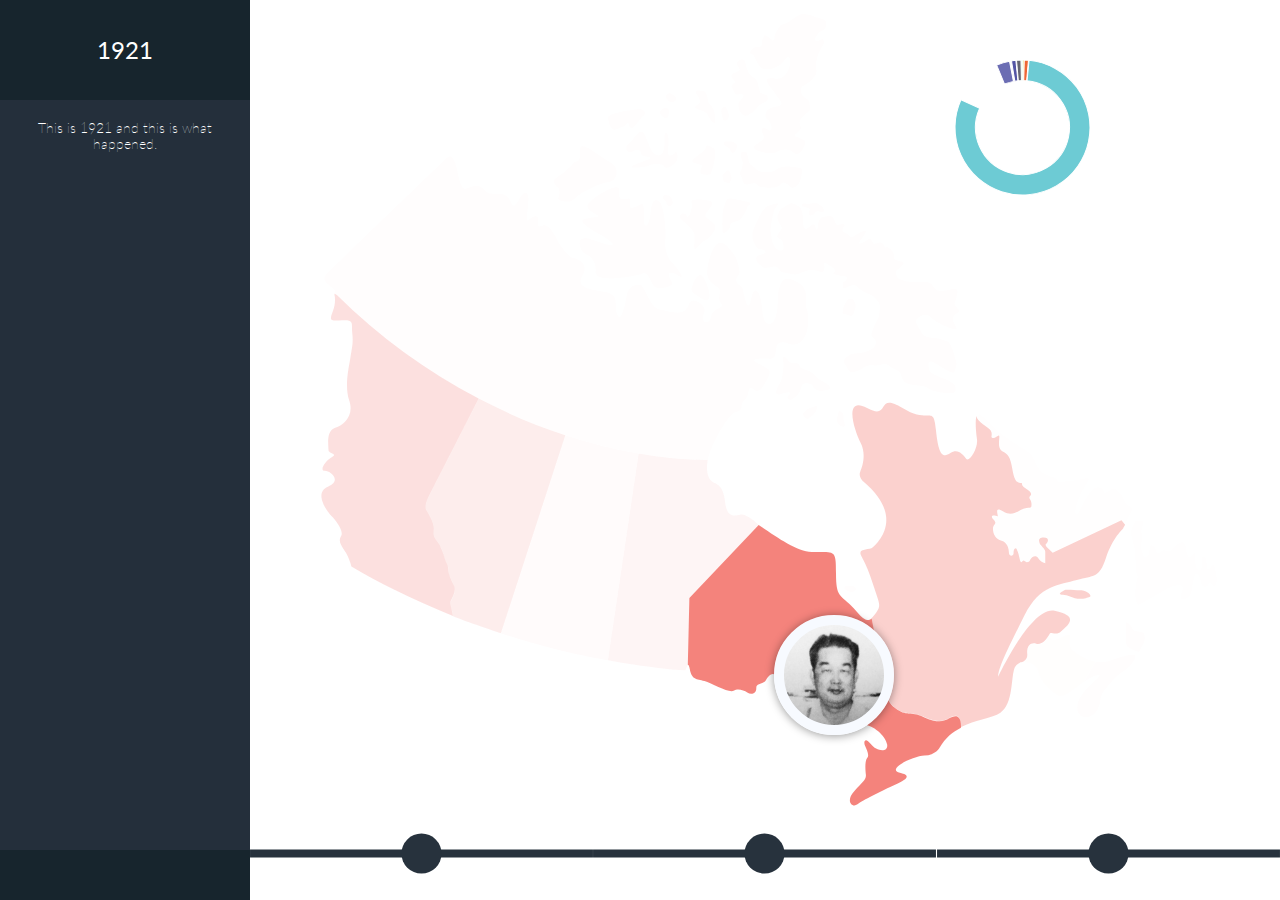
==== index.html @ 2c9b5337 "Stuffs" ====
<!DOCTYPE html>
<html lang="en" class="no-js">

<head>
    <meta name="viewport" content="width=device-width,initial-scale=1.0" description="A look at Immigration in Canada over the years">
    	<link rel="stylesheet" type="text/css" href="css/christine.css">
        <meta charset="utf-8">
        <meta http-equiv="X-UA-Compatible" content="IE=edge">
        <title>Immigration 150</title>
        <link rel="icon" type="image/x-icon" href="favicon.ico"/>
        <link rel="stylesheet" href="css/main.css">
        <link rel="stylesheet" href="css/modal.css">
        <link rel="stylesheet" href="css/normalize.css">
        <link rel="stylesheet" href="css/characterCircles.css"/>
        <link href='https://fonts.googleapis.com/css?family=Asap:400,700' rel='stylesheet' type='text/css'>
        <link href='https://fonts.googleapis.com/css?family=Signika+Negative:300,400,700' rel='stylesheet' type='text/css'>
        <link href="https://fonts.googleapis.com/css?family=Lato" rel="stylesheet">
        <script src="js/jquery-3.2.0.min.js"></script>
        <script src="js/Draggable.js"></script>
        <script src="js/CSSPlugin.js"></script>
        <script src="js/TweenLite.js"></script>
        <script src="js/snap.svg.js"></script>
        <script src="js/canadaMap.js"></script>
        <script src="js/d3.min.js"></script>
        <script src="js/d3pie.min.js"></script>
        <script src="js/circularDivPositioning.js"></script>
        <script src="js/modal.js"></script>


</head>

<body>

    <div id="year">1921</div>
    <div id="mobileTopBar"></div>
    <div id="sideBar">
    	<div id="description">
          This is 1921 and this is what happened.
        </div>
    </div>
    <div class = "md-trigger" id="logo" data-modal="modal-4"></div>

    <div id="pieChart">
      <div id="pie"></div>
    </div>
	<!--<div id="map">-->
<div class="circleDiv md-trigger" id="joyce"  data-modal="modal-1"><p></div>
<div class="circleDiv md-trigger" id="shezan" data-modal="modal-2"></div>
<div class="circleDiv md-trigger" id="irene" data-modal="modal-3"></div>

<div id="map">

<!-----------------------------modal setup---------------------------------->
<div class="md-modal md-effect-1" id="modal-1">
     <div class="md-content">
               <div id="modalHeader"><div id="modalTitle"><h3>A story of early Chinese immigration</h3><p>Joyce Pon</p><div name="xButton" class="md-close" id="joyceClose"><img src="assets/x.svg"></div></div>

               <div id="fullWidthText">
               <p>Mah Kim Moon (Fred Kim Moon) arrived in Canada in 1921 when he was only 14 years old. His father, Mah Wang He, had previously arrived in Canada in the early 1900’s and managed to bring his son over from China. Originally, they came because Canada was “The Golden Mountain,” a land where they would be able to better provide for their families and have greater opportunities. Before Mah Kim Moon could enter the country however, he had to pay the immigration head tax which was around $500. Mah Kim Moon did not speak a word of English, and his early life in Canada was not easy.</p>
               </div>
               <div id="eightyPic"><img src="assets/storyPics/joyce2.jpg">
               </div>

               <div id="audioWrap">
               <div id="audioClip"><p>Racism in Canada</p>
                    <audio controls>
  						<source src="assets/audio/RacismInCanada.wav" type="audio/mpeg">
					</audio>
                    </div>

               </div>
               <div id="fullWidthText">
               <p>Mah Kim Moon eventually married a woman called Gee Fuon Jake (Gee See) in 1927. Together they had 5 children, two of which tragically died young. In 1957, tragedy struck again and Gee See died. Mah Kim Moon sent word back to China, seeking a wife in order to help care for his children. He eventually found a woman willing to leave China to move to Canada in order to marry him called Szeto Lai Gee (Mary Mah Moon).
</p>
               </div>
               <div id="audioWrap">
               <div id="audioClip"><p>Mary Mah Moon</p>
                    <audio controls>
  						<source src="assets/audio/MaryMahMoon.wav" type="audio/mpeg">
					</audio>


                    </div>



               </div>
               <div id="fullWidthText">
               <p>Not only was racism present in people’s actions, but it was also present in the workplace. Due to their status as second class citizens, Chinese immigrants were paid very little compared to others. This was no different for Mah Kim Moon who had to work hard and long for little income in order to support himself and his family. He made money not just for those in Canada, but money to send back home to China in order to the family that didn’t come over seas. Despite the racism, the economic disadvantages that he had to overcome and his lack of education, Mah Kim Moon eventually managed to become successful and own his own business.</p>
               </div>
               <div id="audioWrap">
               <div id="audioClip"><p>Mah Kim Moon Success</p>
                    <audio controls>
  						<source src="assets/audio/MahKimMoonSuccess.wav" type="audio/mpeg">
					</audio>

                    </div>
               </div>

               <div id="picWrap">
               		<div id="eightyPic"><img src="assets/storyPics/joyce1.jpg">
                    <p>Molly’s Mother (Gee Fuon Jake), Morly’s Father (Fred Mah Moon), Morly and little sister Pearl - 1955</p></div>

               </div>
               </div>
               <!--<div id="modalHeader"><h3>Joyce<button class="md-close" id="joyceClose">X</button> </h3></div>-->
               <!--<div name="xButtonBot" class="md-close" id="joyceClose"><img src="assets/x.svg"></div>-->

     </div>
</div>


<div class="md-modal md-effect-1" id="modal-2">
     <div class="md-content">
               <!--<div id="modalHeader"></div><h3>Shezan<button class="md-close" id="shezanClose">X</button> </h3>-->
               <div id="modalHeader"><div id="modalTitle"><h3>Finding acceptance in Canada: A Ugandan Asian’s immigration story</h3><p>Shezan Muhammedi</p><div name="xButton" class="md-close" id="shezanClose"><img src="assets/x.svg"></div></div></div>
               <!--<div id="modalPicture"><img src="assets/shezan_headShot-01.png"></div>-->
               <div id="fullWidthText">
               <p>On Aug. 4, 1972, former Ugandan President Idi Amin ordered the expulsion of all South Asians from Uganda. He claimed that they were “sabotaging Uganda’s economy and encouraging corruption.” Amin gave them 90 days to leave the country.
</p>
				<p>At that time, about 80,000 people of South Asian descent lived in Uganda. Many had no ties to any other place or country. Uganda was their home.</p>
                </div>
                <div id="audioWrap">
               		<div id="audioClip"><div id="question"><p>What was life like when your mother was growing up in Uganda?</p></div>
                    <audio controls>
  						<source src="assets/audio/Life in Uganda.mp3" type="audio/mpeg">
					</audio>

                    </div>

                    <div id="audioClip"><div id="question"><p>How did Ugandan Asians react to Idi Amin’s expulsion?</p></div>
                    <audio controls>
  						<source src="assets/audio/how did they react.mp3" type="audio/mpeg">
					</audio>
                    </div>
                    <div id="audioClip"><div id="question"><p>How did your family decide where they would go?</p></div>
                    <audio controls>
  						<source src="assets/audio/applying to Canada.mp3" type="audio/mpeg">
					</audio>
                    </div>
                 </div>
                 <div id="fullWidthText">
                <p>While enduring various forms of abuse, these Ugandan Asians struggled to decide where to go. Some countries came to their aid.</p>
                <p>The United Kingdom accepted those with British passports. Some went to India. But Shamim Muhammedi, a teenager at the time, was stateless. Born in Mbarara, a town in the Western Region of Uganda, she only had a Ugandan passport. So, she came to Canada with her mother and two brothers.</p>

               </div>
               <div id="audioWrap">
                <div id="audioClip"><div id="question"><p>Your mother was quite young. What was the application process like for her?</p></div>
                    <audio controls>
  						<source src="assets/audio/procedure for application.mp3" type="audio/mpeg">
					</audio>
                    </div>

                    <div id="audioClip"><div id="question"><p>What stories have stuck with your mother all through the years?</p></div>
                    <audio controls>
  						<source src="assets/audio/stories that stuck.mp3" type="audio/mpeg">
					</audio>
                    </div>

                    <div id="audioClip"><div id="question"><p>What difficulties did your family face in Canada and how did they cope?</p></div>
                    <audio controls>
  						<source src="assets/audio/coping in Canada.mp3" type="audio/mpeg">
					</audio>
                    </div>
                  </div>
                  <div id="fullWidthText">
                <p>Muhammedi was one of about 8,000 Ugandan Asian refugees who arrived between 1972 and 1974, most of whom were stateless. She started living in Ottawa in the first week of November 1972.</p>
                </div>
              <div id="audioWrap">
                <div id="audioClip"><div id="question"><p>What was the Ugandan Asian community like after they all settled in Canada?</p></div>
                    <audio controls>
  						<source src="assets/audio/community in Ottawa and Canada.mp3" type="audio/mpeg">
					</audio>
                    </div>

                    <div id="audioClip"><div id="question"><p>How did life change for your family?</p></div>
                    <audio controls>
  						<source src="assets/audio/life change.mp3" type="audio/mpeg">
					</audio>
                    </div>

                    <div id="audioClip"><div id="question"><p>Does your mother still have ties or affiliations with Uganda?</p></div>
                    <audio controls>
  						<source src="assets/audio/ties to Uganda.mp3" type="audio/mpeg">
					</audio>
                    </div>
                  </div>
                  <div id="fullWidthText">
                <p>Her son, Shezan Muhammedi, is the advisor to the Ugandan Asian refugee archive at Carleton University. He completed a PhD in history – with a specialization in migration and ethnic relations – from University of Western Ontario. While working on his PhD thesis, he collected oral histories from 49 Ugandan Asian refugees who came to Canada, focusing on their resettlement and reintegration.</p>



               </div>








                   <div id="audioWrap">
                     <div id="audioClip"><div id="question"><p>What were some of the common themes when you talked to Ugandan Asians about their experiences?</p></div>
                    <audio controls>
  						<source src="assets/audio/common themes.mp3" type="audio/mpeg">
					</audio>
                    </div>

                     <div id="audioClip"><div id="question"><p>Why did you pick this subject for your thesis?</p></div>
                    <audio controls>
  						<source src="assets/audio/why did he do this work.mp3" type="audio/mpeg">
					</audio>
                    </div>

                    <div id="audioClip"><div id="question"><p>If we asked you mother about Canada on its 150th birthday, what would she say?</p></div>
                    <audio controls>
  						<source src="assets/audio/thoughts on Canada at 150.mp3" type="audio/mpeg">
					</audio>
                    </div>
                  </div>


				</div>


               <!--<div id="modalHeader"><h3>Shezan<button class="md-close" id="shezanClose">X</button> </h3></div>-->
     </div>


<div class="md-modal md-effect-1" id="modal-3">
     <div class="md-content">
               <!--<div id="modalHeader"><h3>Irene<button class="md-close" id="ireneClose">X</button> </h3>-->
               <div id="modalHeader"><div id="modalTitle"><h3>Chasing greener pastures in Canada: a story of migration</h3><p>Irene Agbayani</p><div name="xButton" class="md-close" id="ireneClose"><img src="assets/x.svg"></div></div>
               	<div id="fullWidthText">
                <p>It took five years for Irene Agbayani, 23, and her family – her mother and two sisters – to be finally approved for immigration to Canada. It was September 2010, when their plane from the Philippines landed in Vancouver. That year, most of Canada’s immigrants were from the Philippines. </p>
                <p>In the Philippines, Agbayani lived in Cagayan de Oro, a small city and entryway to other southern cities. Many went there to study and work and she worked at a university’s marine research center. </p>
                <p>Immigration was her mother’s idea. She thought Canada would provide more economic opportunities. “I think she was also tired of her job,” Agbayani said about her mother’s position as a development worker with Australian Aid.
</p>
				<p>They already spoke English, one of the official languages of the Philippines, but didn’t know anyone in Canada. After some research they chose to live in Vancouver where the weather was not too cold. Agbayani remembers being excited and looking forward to taking some of the community classes for adults in Canada. </p>
                <p>“I wanted to try arts and crafts, dancing and those kinds of things,” she said. “Back in the Philippines, there weren’t many adult community classes available. Normally you would learn dance or art at a younger age.”</p>
                <p>Agbayani also expected that she would be stuck in odd jobs, despite her education, until acquiring Canadian experience. Even so, it was difficult for her to get work.
</p>

				</div>
                <div id="eightyPic"><img src="assets/storyPics/irene1.jpg"><p>Irene with family</p></div>
                <div id="fullWidthText">
				<p>“When you migrate, you get stripped of those connections you’ve made back home,” said Agbayani. “In the Philippines, you go to college, you make friends and they go on to get good jobs and you know them. Your family knows a lot of people.” </p>
                <p>“When you move, you lose all of that, you don’t know anyone, you’re new. No connections, no friends,” she said.</p>
                <p>Her first job at a Fat Burger fast food restaurant came through a connection. She also interned with Environmental Youth Alliance, a program for young immigrants.</p>
                <p>Neighbours and other in the city’s Filipino community also supported Agbayani’s family.
“The things that stuck with me aren’t really events but the feelings,” she said about her first months in Canada. “Feeling like everything is so new and not knowing anything. It felt like being a fish out of water.”</p>
				<p>Agbayani describes the past seven years in Canada as “expansive.” She notes the gap between rich and poor, quite obvious in the Philippines, isn’t as evident here.</p>
                <p>“Here, you can get assistance, you can work and get a student loan,” she said. “Now I’m kind of integrated in a way. It’s been exciting.”</p>
                <p>Agbayani said her family is now more confident about Canada. She returned to some financial planning courses at school in 2012 and now works with Vancity, a credit union in British Columbia. </p>
                <p>Agbayani returns to the Philippines every other year to visit relatives. Her sister went back to complete her university degree. </p>
                <p>“When you live in both places, it’s like having one set of grandparents in one city, and another set in another city, you just go there. I still get affected by the politics of the Philippines. I have my friends there. It’s still very much a part of me.”</p>
                <p>As Canada celebrates its 150th birthday, Agbayani appreciates the country for being welcoming and “a safe haven for a lot of people.”</p>
                </div>

               <div id="eightyPic"><img src="assets/storyPics/irene2.jpg"><p>Irene with family</p></div>




               </div>
               <!--<div id="modalHeader"><h3>Irene<button class="md-close" id="ireneClose">X</button> </h3></div>-->
     </div>
</div>

<div class="md-modal md-effect-1" id="modal-4">
     <div class="md-content">
              <div id="modalHeader"><h3>Immigration 150 - Acknowledgements</h3><div name="xButton" class="md-close" id="joyceCLose"><img src="assets/x.svg"></div><!--<button class="md-close" id="joyceClose">X</button> </h3>-->
                <div id="content">
                  <div id="fullWidthText">
                   <br />
                     <a href="https://archive.org/stream/canadbook19222300casouoft/#page/n17/mode/2up"><p>The Canada Year Book 1922-23</p></a>
                     <a href="https://www66.statcan.gc.ca/eng/acyb_c1975-eng.aspx"><p>The Canada Year Book 1975</p></a>
                     <a href="http://www.statcan.gc.ca/pub/91-209-x/2013001/article/11787/tbl/tblA2-eng.htm"><p>Statistics Canada - Landed immigrants in Canada by selected countries of birth, 1981-2011</p></a>
                   <p>
                     Alfrancis Guerrero: Developer
                     <br />
                     Christine Riddell: Designer and Developer
                     <br  />
                     Eric Aylward: Designer and Developer
                     <br />
                     Fred Pilon: Reporter
                     <br />
                     Halima Sogbesan: Reporter
                     <br />
                     Lauren Prapavessis: Designer
                   </p>
                  </div>
                </div>
              </div>
     </div>
</div>

<!--<svg xmlns="http://www.w3.org/2000/svg" width="90%" height="90%" viewbox="0 0 1234 1080">-->

<svg class="CanadaMap" xmlns="http://www.w3.org/2000/svg" width="90%" height="90%" viewbox="0 0 1234 1080">

  <defs>
    <style>
    </style>
  </defs>
  <title>Map of Canada</title>
  <g id="novaScotia">
  	<g id="novaScotia_grp">
  		<path id="capeBreton_Path" d="M1106.9,859.5c-4-1.8-7.6-4-8-4.9c-1.4-3.1-2.2-30.7-0.9-31.2c1.6-0.7,6.5,4.2,8.3,8.3
  			c1,2.2,3.2,3.3,7.3,3.8c3.3,0.4,6.7,1.4,7.6,2.3c2.3,2.3,1.7,12.7-0.7,14.9c-1.5,1.6-2.6,3.5-3.3,5.5c-0.7,2-1.7,3.9-2.2,4.1
  			S1110.9,861.3,1106.9,859.5L1106.9,859.5z"/>
  		<path id="novaScotiaMainland_Path" d="M1072.6,875.2c-4.9,1.2-10.1,1.3-15.1,0.3l-15.9,27c5.3-3.8,10.8-7.1,16-8.5
  			c19-5.3-20.8,17.3-24.5,38.3s20,23,27.3,5.5s-2.3-12.5,16-33.3s20-13,31.3-29.8S1088.8,871,1072.6,875.2z"/>
  	</g>
  </g>
  <g id="PEI">
  	<path id="PEI_Path" d="M1046.6,854.9c3,1,6,2.5,9.5,2.8s8-0.5,10.3-2.8s7.8-4.5,9.5-3.3c1.9,1.4,2.8,3.7,2.5,6
  		c-0.3,2.7,0.8,5.2-2.3,6s-5.5,1-10.3,0s-11,1.1-13.3,0.7s-6.5-1.4-7.5-3.2S1040.1,852.6,1046.6,854.9z"/>
  </g>
  <g id="newBrunswick">
  	<path id="newBrunswick_path" d="M1057.5,875.6c-11.2-2-21.8-8.5-28.9-13.8c-10.3-7.8-3-19.3-5.8-21.8s-12,4.5-19.5,6.5
  		c-5.2,1.4-8.8-4.3-7.7-7.1l0,0c-4,7.1-10.2,14.7-17.6,12.7c-7.6-2.1-12.9,3.5-11.9,13.6c0.7,7.5-5,10.3-8,11.2
  		c8.6-2.5,20,1.6,22.2,11.2c3.3,14.3,12.8,23.3,25,31.8c8.8,6.1,22.3-7.3,36.2-17.2L1057.5,875.6z"/>
  </g>
  <g id="newfoundland">
  	<g id="newfoundland_grp">
  		<path id="newfoundland_Path" d="M1119.1,716.1c-0.3-6.3,0.5-7.3,0-10.8c-0.4-2.5-0.3-5,0.2-7.5c0.3-2.8,5.5-11-0.2-10.5
  			s-8.5-3.3-11.7,5s-4.5,6.3-2.8,16.5s3.3,10.8,4.3,18.8s0.3,11.3,1.2,15.5s-1.1,2.5,0,9.5s3,6.5,2.3,11s-0.9,0.8-2.3,11.8
  			s-1.1,10.2,0,16.3s2.6,10.4,6.8,7.7s10.5-5.5,16.8-9.3s12.3-7.3,17.8-10.4s27-12.3,20,3.2s10.3,11.8,13.5,0.8s4.3-42,12.5-13.3
  			c0,0,0.5,7,6.3,5.8s3.5-5.5,5.5-5s7.8,9.3,9.5-0.8s-3-25.8-5.5-25.3s-2.5,4.3-3.8,5.5s-3.8,2.3-3.8-3.5s-0.3-9.5-1.5-10.3
  			s-6-3.8-6,2s1,17.3-4,14s-3.3-18.3-3.3-21.5s-4.8,0.3-6.8,3.3s-5-0.8-5.3-6.5s-2.3-14-7.3-12s-5,2-8.3,5s-6,7-9.5,6.8
  			s-4-2.3-7.3-1s-4.5,4.3-7,2.3s-0.8-6.5-3.8-7.8s-4.8-3-6.3,1s-0.5,6.5-2,9.5s-4.5,5.3-6.5,0.5c-1.4-3.3-2.4-6.7-2.8-10.3
  			C1118.4,720.1,1118.6,718.1,1119.1,716.1z"/>
  		<path id="labrador_Path" d="M917.5,568.1c3,5.2-1.3,8.7,2.5,9.7s8.8-6.8,8.8-1.8s-2.7,16,4.5,19.7s10.2,7.3,12.7,22.7
  			s5.8,19.2,10.8,19.3s-0.8,2.2,6.3,6.7s10,7.3,6.8,10.8s1.8,3.7,1.8,10.7s-1,3.5-9.5,6s-15.3,11.7-28.7,3.5s-4.7,7.8-7.3,6.7
  			s-11.3-2.5-5.2,4.3s-0.7,5-0.7,12.5s3.8,14,11.5,15.8s9.7,11.1,9.7,15.1s1.8,4.8,3.3,4.8s3-1.2,3-3.6s0.5-6.1,2.8-6.1
  			s5,12.6,5.6,15.6s2.2,3.7,3.6,1.4s3.1,1.4,5.4,1.4s3.5-0.2,4.8-3.4s7.3-7.3,10.6-1.9c2.2,3.3,5.5,5.8,9.3,6.9V729
  			c0-3.7-6.6-8.8-7.3-10.9s-3.1-8.1,5.3-8.1s5.3,6.6,3.3,8.2s0.6,4.4,0.6,4.4l8,7.7l91.7-43.2l4.9,6.5c3.9-7.2,10.2-19.5,9.9-22
  			c-0.5-3.5-7.5-4.5-9.5-10s-6-10-11-15.5s-13,4-16,3.5s1-7-11-7s-25,39.5-27.5,35.5s4-23,11.5-35s8-12,3-12.5s-11.5,2.5-29.5,4.2
  			s-5-3.2-14-5.2s-18-6-22.5-15.5s-7-15.5-13-19.5s-36-21.5-43.5-31s-21-18.7-21-18.7c-1.8-0.2-3,1.1-3.7,3.4
  			C897.5,555.7,914.8,563.3,917.5,568.1z"/>
  	</g>
  </g>
  <g id="quebec">
  	<g id="quebec_grp">
  		<path id="anticosti_path" d="M1013.6,786.4c6.5,0.3,11,3.3,15.8,4.5c4.9,1.1,9.9,1.1,14.8,0c3.5-1,7.5-1.3,5.5-4.5s-7.8-6-13.8-6
  			s-18.5-1.5-20.5,0S1004.4,785.9,1013.6,786.4z"/>
  		<path id="quebec_path" d="M1091.6,687l-91.7,43.3l-8-7.7c0,0-2.7-2.8-0.6-4.4s5.2-8.3-3.3-8.3s-6.1,5.9-5.4,8.1s7.4,7.3,7.4,10.9
  			v15.6c-3.8-1.1-7.1-3.6-9.3-6.9c-3.3-5.4-9.3-1.3-10.6,1.9s-2.6,3.4-4.8,3.4s-3.9-3.7-5.4-1.4s-3,1.6-3.6-1.4s-3.4-15.6-5.7-15.6
  			s-2.8,3.8-2.8,6.1s-1.6,3.6-3,3.6s-3.3-0.8-3.3-4.8s-2-13.2-9.7-15.1s-11.5-8.3-11.5-15.8s6.8-5.7,0.7-12.5s2.5-5.5,5.2-4.3
  			s-6-14.8,7.3-6.7s20.2-1,28.7-3.5s9.5,1,9.5-6s-5-7.2-1.8-10.7s0.3-6.3-6.8-10.8s-1.3-6.5-6.3-6.7s-8.3-4-10.8-19.3
  			s-5.5-19-12.7-22.7s-4.5-14.7-4.5-19.7s-5,2.8-8.8,1.8s0.5-4.5-2.5-9.7c-2.8-4.8-20-12.4-19-20c-3,8.7,0.5,31.3,0.5,31.3
  			c1.5,12.8-10.5,31-14.5,26s-10.8-14.3-21-7.5s-15.8,3-19.3-31.3s-8-6.3-44.5-28.8s-15.3,17.3-47.3,0s-17,30.3-8.8,45.8
  			s2.5,32.5-0.3,39s3.8,12.8,3.8,12.8c58.1,48.6,17.5,83.5,13,88s-21,0.5-15.5,11.5s9,16.5,17,41.5s10.5,24.5,0,38
  			c-2.3,2.9-4.3,4.7-6.3,5.4c1.1-0.4,2.2-1,3.1-1.8l20,101.5c0,0,0.3,9.7,11.7,18.3c15.2,11.6,19.2,3.2,38,11.7s26.8,5.8,33.8,1.6
  			s16-6.7,15.2,12.1v0.1c19.9-10,42.1-11.8,53.1-19.3c17-11.8,14-44.5,18.5-58.5c1.2-3.7,4-6.7,7.5-8.1v-0.2c0.5-0.1,1-0.2,1.5-0.3
  			l0.3-0.1c3-0.9,8.8-3.7,8-11.2c-1-10.1,4.3-15.8,11.9-13.6c7.4,2.1,13.6-5.5,17.7-12.6c0.5-1.2,1.8-2,4.2-1.4
  			c8,2,11.5-2.5,11.5-2.5c12-10.3,22.5-20.8-8.8-27.5s-75.3,88.3-75.3,88.3c-0.3-11.8,15.3-42.5,35.5-82.8s46.5-40,69.3-46.5
  			s29.8-1.8,38.8-29s22.8-39.3,22.8-39.3s1.2-2.2,2.9-5.3L1091.6,687z"/>
  	</g>
  </g>
  <g id="territories">
  	<g id="territories_grp">
  		<path id="t_26" d="M518.9,376.1c-2.5,6.3,4,9.3,4,9.3c29.8,23.8,18.3-10.8,11.5-21.8S520.9,371,518.9,376.1z"/>
  		<path id="t_25" d="M522.1,305.6c1.3,7.8-2.3,24.8,3,18.8s9.3-10.5,11.3-10.5s17-13.3,13-20.5s-15-9.8-12.3-14.5
  			s14.4-15.8,5.2-17.8s-26.3-3.3-24,2.3s-3.4,23.8-6.2,17.8s-11.5-2.3-8.3,3.5C505.9,288.1,520.9,297.9,522.1,305.6z"/>
  		<path id="t_24" d="M500.1,360.2c13.5,9-2.8-12.5-7.8-16.5s-10.5-18.8-9-29.5s-1-36.3-4.5-46.3s-13-13.8-15,8.3s-8.8,21-8.8,11.8
  			s0.5-25.8-3.8-22.8s-15.5,7.3-14.8,3.8s0.5-11.3-1.9-11s-15.9,5.5-12.6-9.8s-33.3,7-40.8,16.5s15.8,15.3,12.8,17.3s-21,1-21,6.3
  			s24.8,18.3,24.8,18.3c30.3,18.8,11.5,14.8-12.5,6.3s-15.5,15.3-9.5,18s16.3,9,14.8,24.8s53.8,6.3,61.8,2.8s10.5,7.5,14.8,15
  			s21,3,24.5,0s-4-8.3-3.5-14S500.1,360.2,500.1,360.2z"/>
  		<path id="t_23" d="M339.9,242.9c3.5,2.2,2.5,12.2,0.8,14.7c-1.8,2.5,14.3,8.8,22.8,0s35.3-21,44.8-21.5s17.3-18,0-27.3
  			s-39.8-32-38.8-13s-4.5,7.3-12,19.3c0,0-12,11.3-18.8,14.8S336.4,240.7,339.9,242.9z"/>
  		<path id="t_22" d="M418.4,165.4c0,0,13-3.5,14.5-8s1,6,5.5,6.5s10.3-12,15.5-15.8s1-10.3-6.3-9.3s-41.3,5.3-40.5,12
  			S411.4,169.6,418.4,165.4z"/>
  		<path id="t_21" d="M486.9,149.1c1.5-3.5,3.8-12.8-4.5-11.8c0,0-8,3-5.8,7.8S485.4,152.6,486.9,149.1z"/>
  		<path id="t_20" d="M434.9,184.6c-6.8,4-2.5,13.8,3.6,11.1s11.6-4.9,12.4,2.4s29.8,1.8-0.5,11.8s6.5,6.8,10.5,4.3
  			s18.5-3.5,21.4,1.3s14.4-2.8,16.6-8.5s-0.5-13.8-2.5-10.3s-6.3,4.1-6.3,4.1s-3.1,0.8-3.4-4c-0.1-2.1,1.7-12.9,0.8-19.3
  			c-1.2-8.3-5.2-11.1-5.3,0.6c0,7,1.4,22.6-7.9,22.6s-11.5-13.6-18.2-27.1S441.6,180.6,434.9,184.6z"/>
  		<path id="t_19" d="M492.4,129.6c4.3-0.5,6.5-3.3,4.8-6.5s-6.3-5.8-8.8-5.5s-5.2,3.5-4.2,5.5C484.5,123.8,488.1,130.1,492.4,129.6z
  			"/>
  		<path id="t_18" d="M523.6,137.3c2.5,1.3,10.5,3.8,13.3,5.6s3.3,3.9,5.3,7.8s8.3,10.2,7.8,3.4s-0.3-11.1-3.5-16.8
  			s-5.5-4.4-6.5-11.2s-2.3-11-6-11.5s-10-1.3-10,1.5s4,6.4,4.3,7.5c0.8,3.4,3.3,5.5,0,8S521.1,136,523.6,137.3z"/>
  		<path id="t_17" d="M562.9,154.4c3.5,0.3,5.3-5,5.3-7s-3-11.3-4.9-11.8s-6.4,1.5-4.9,8.4C558.9,146.2,559.4,154.1,562.9,154.4z"/>
  		<path id="t_16" d="M571.4,108.4c0.2,1.5,4.2,7.5,4.2,7.5c-0.3,3,2.3,4,5,3.5s7-0.5,7,1.5s-4.5,6.8-6,8.8c-1.5,2,0,11.2,1.8,13
  			s3.8,5,6.8,5s7.8-3.5,11-5.8s5.3-7,8.3-8.8s8.5-4.3,9.7-5.3s0.8-6,0-7.3s-9.2-1.5-9.7-4.8s-2.3-8.3-2.5-10s-2-6.8-4.5-8
  			c-2.7-1.6-5.1-3.5-7.3-5.8c-1.7-3.6-3.1-7.4-4.3-11.3c-0.5-2.5-1-8-4-8s-8,1.8-8,5s3.8,7.3,4,8.5s-5.3,4.3-7.3,4.3s-5.5,3.8-3.7,6
  			s5,6.5,5,6.5S571.2,106.9,571.4,108.4z"/>
  		<path id="t_15" d="M522.8,210.5c1.5,0.7,10.2,2.3,9.8,4s-3,5.7-2,9.3s12.7,2.7,13.4,1.5s1.9-5.9,3.2-9.9s3.3-16,2.8-18.3
  			s-0.8-5.3-2.8-6.3s-9.3-5.4-9.3-2.3c0,3.4-6.3,8.9-6.3,8.9c-3.8,2.2-7.2,4.9-10.3,8C517.3,209.8,521.3,209.8,522.8,210.5z"/>
  		<path id="t_14" d="M563.1,236.1c2.2,0.7,5.8,3.3,6.7,0s2.4-4,1.6-6.9s-2-11-5.1-8.5c0,0-7,5-6.7,7.3S560.9,235.5,563.1,236.1z"/>
  		<path id="t_13" d="M563.1,187.4c2.9,2.4,6.2,2.8,6.7,5.6s3.2,5.1,5.5,3.1s4-6.1,3.7-8.7s-6-5.3-7.4-5.3h-8.5
  			C561.6,183.5,560.3,185.1,563.1,187.4z"/>
  		<path id="t_12" d="M606,239.3c4.3,3.7,2,3.5,7.3,3.7s7.7,1.3,17,0s7-8.9,13.7-5.2s5,7,11.7,5.2s9.3-13.6,9.3-16.6s3-9.4-3.7-9.5
  			s-20.3-4.8-31,3.4c-4.8,3.7-21.7,3.1-24.7-0.7s-11-6.9-11.3-12.7c-0.2-3.4-1-6.8-2.3-10c0,0-6.3-2.6-7.3,0s-0.3,4.6,0,6.6
  			s2,4,2,6.3s0,2.5-1,7.1s-4.4,6.2-1.5,10.9s1.9,10.8,6.9,11.4S601.6,235.6,606,239.3z"/>
  		<path id="t_11" d="M559.6,296.5c0.3,5-0.4,9.3,3.5,6.7s6.5-4.7,6.7-9s6.5-5.3,6.5-5.3c3.7-1.3,6.7-1.7,9.3-5.7s6.3-9.3,6.7-13
  			s10-5.6,0-8s-12.3-2.7-13.3-2.7s-11.1-3.3-13.4,0s-6,15.7-6,20.7S559.3,291.5,559.6,296.5z"/>
  		<path id="t_10" d="M601.6,67.5c1.3,2,3,7.3,6.7,12.8s7,5.2,13.7,5.2s17-7.4,19-10.3c14.6-22.5,11.7,26.3-10.3,23s-8,9-1,19.5
  			s15.3,15.9,0.3,17.9s-15,14.6-10.1,17s8.7,18.9,0,13.8s-8.9,0.2-6.6,4.9s4,7-8.7,14.7s20.3,14,25.3,11s16.7-7.8,25,0
  			s15.7-12.1,15.3-14.8s-9.7-5.3-13-7s3-5.3,6-8.9s-0.7-4.1-0.7-9.1s4-8,9.7-13.1s3.7-4.5,3.7-10.5s-2.3-7-6-9.8s-5-3.5-5.7-9.5
  			s2.7-6,6.7-8.7c3.7-2.2,6.9-5,9.7-8.3c3.3-4,4-5,4.3-8.7s-1-5-1-8.3s2-10,3.3-14s3.3-7.7,6.3-12.7s1.3-4.7,0.7-7.3
  			s-5.7,2.3-10,1.3s0.7-5,2.3-8.7s5.7-4,9-6.7s3-8.7,1.3-11.3s-10-3.3-16-6s-14.3-3-16.7-2.3s-9.7,5.3-11.7,6.7s-6,5-12,6.7
  			s0,0-2,0.3s-7.3,9.7-8.7,13s0,5-1.7,7.3s-2.3-1-8.4-4.7s-4.3,1.3-6.6,4.3s0.3,5.3-1.3,7.7s-3,2-7.7,2.3s-5.3,4-7.5,6.3
  			S600.3,65.5,601.6,67.5z"/>
  		<path id="t_09" d="M721,548.8c1-5-5-7.3-5-7.3h-1.3c0,0-2.7,10.3-2.7,12.7s4.7,8.3,9.1,8S720,553.8,721,548.8z"/>
  		<path id="t_08" d="M674.6,538.1c0,0-7,5-7.7,7s3.3,5.7,5.3,6.7s8.7-5.7,10.7-8s3.7-7.7,2.7-8.7S677,536.8,674.6,538.1z"/>
  		<path id="t_07" d="M691.6,501.1c-5.3-2.3-8.7-7.3-12-10.3s-15.3-6-16-7s-1.3-5.7-5-6s-9.7-0.7-10-1.7s-8.2-12-8-5.3
  			c0.1,3.7,0.7,12.3,0,15.7s-1,10.3-3,14.7s-6.3,11.7-6.3,14s0.3,5,4.8,4s13.5-4.3,13.8-2s-6,5-2.3,7.7s3,1.7,8-1.7
  			c3.8-2.4,6.7-6,8-10.3c1.3-3.7,2-9,6.3-8.7s9,0.3,10.3,4s5.7,6,10,6.3s14.3-1,12.7-4.7S697,503.5,691.6,501.1z"/>
  		<path id="t_06" d="M722.6,412.1c4.7,1,9,5,11.3,0s3.3-8,3.3-11.3s-4-9.1-4-9.1l-2.3,0.1c0,0-3.3-0.8-5,1.8s-6,10.9-5.7,13.3
  			S718,411.1,722.6,412.1z"/>
  		<path id="t_05" d="M869.3,396.5c1.7-6,9-21-3-17.7s-19.3,3.3-22.7,0.3s-3.7-9.7-14.3-9.7s-13.3,1-20.7-0.3s-15-3-16.3-6.7
  			s-2.3-7,1-10s11-8,6-10s-12-2.3-11-6.7s-5.7-14-10-12.7s-1.3-3.7-6.3-5.7s-7.3,2-10.3,1s-3.7-9-8-5.7s-15,8.7-11.3,3
  			s14-17.7,4.3-14s-14.3,10.3-16.7,7.3c-1.8-2.3-4.2-4.1-7-5.2c-2-0.8-3.9-2.1-3.1-5.5s5.9-6,0-6s-8.5,2.7-9.9-2.3s-4.3-9.6-9-8.6
  			s-9.7,1.3-11.3,4s-3.3,7.3-3,9.7s-0.7,7.3-2.3,3.3s-1.7-8-6.3-4.7s-6.3,6-8.3,4.7s-2.8-4.3-2.4-9.7s-2.3-16.7-3.6-18.3
  			s-7.7-4.7-10.7-5.7s-7.3,2.7-11,4.7s-5.7,3-7.3,7.3s-2.7,4-1.3,9.7s5.7,9.7,5.7,11s-2.3,2.6-4.3,6.5s-3.7,5.2-0.3,7.2s5,2,5.3,4.7
  			s3.7,11-2.3,11.7c-1,0.1-5.7,0.3-9-6s-3.3-8-4-15s-1.7-2.5,0-13.9s3.3-15.1,4-18.7s9.8-10.7,2-8.7s-11.7,2.3-15.4,7.3s-3,2-8,13
  			s-8,16.7-7.7,21.3s-1,3.3,2,9.3s3.6,9.4,8.1,9.5s7.2,2.2,7.2,3.5s2,0.3-3.7,3s-8.7,2.7-8.3,6.7s0.9,4.7,4.8,7.7s1.9,4,8.9,4
  			s10.3-4,15,0s1.7,5.7,11.3,7s11,3.3,18.7,0s11.7-5,14.3-4.3s5.7,0.3,10.7,2s6.3,1,7-4s-3-10,5-5s9,6,9,9s-7,2.4,3.3,5
  			s13.7,1,12.7,5s-6.3,3.7-5.5,7.3s-1.2,6.5,3.8,4.8s9.3-5.1,13.7-3.1s-0.3,2,8,6.7s15,6.1,18.7,10.9s6,5.1,5,15.5s-2.3,11-5.3,17.3
  			s-7.3,15.7-5,18s6.3,5.3,5.3,8.7c-0.9,3.5-3.2,6.4-6.3,8c-4.6,2.3-9.6,3.9-14.7,4.7c-4.7,0.7-12.8,0.7-14.4,2.7s-10.5,5-5.7,12.3
  			s5.1,12.7,14.5,9.7s9.3-5.7,13-7s5-2.3,10-1.3s12.3-2,15.7-1.7s3.7,0.7,7.3,3.7s7,2.7,10.7,5.7s3.7,7.4,4.7,9.7
  			c1.2,2.5,3,4.7,5.3,6.3c2.7,2,15.3,3,23,4.3s4.7,3.3,15,6.3c10.3,3,27,5,28,0s-0.3-9.7-9-13.7s-24.7-8.7-26-14.7s-3.3-15,7.3-9
  			s24,15.7,26,12s4.2-9.7,2-16.3s-6-22-10.3-24c-5.8-2.5-11.8-4.1-18-5c-5.7-0.7-13-0.3-16.7-6.7s-9.7-14.7-7.7-17.3
  			s11-10.1,17.3-5.2s8.3,7.2,16.7,11.2s18.8,8.3,19.6,5.7s-6.6-10-4.3-15.3s6.3-4.7,8-7.7S867.6,402.5,869.3,396.5z"/>
  		<path id="t_04" d="M675,278.1c0.3,3.3,2,2.7,5,1.7s1.7-1.7,4-4s6.3,0.7,9.7,0s0.3-3.3,0-5s-4.7-4.3-6.7-5.7s-4.3-1-9-0.5
  			c-3,0.5-6,0.5-9,0c-3.7-0.5-3,1.9-3.3,2.9s1.7,1,7.3,2.7S674.6,274.8,675,278.1z"/>
  		<path id="t_03" d="M734.1,775.1c-2.5-1-7.5-0.4-10.3,0c-1.3,0.2-2.5,1.8-1,3.6s3.8,2.4,6.5,3.7s6,0,7.8-2S736.6,776.1,734.1,775.1
  			z"/>
  		<path id="t_02" d="M484.4,262.1c0.7,1.7,0.2,2.2,1.6,4.1s2.9,3.1,4.3,1.5s3.4-2.7,3.1-4.8c-0.4-2.2-1.2-4.3-2.3-6.3
  			c-1.3-1.7-3.3-2.8-5.5-2.8c-1.3,0-4.2-0.2-4.6,0.4s-1.8,1.9-0.6,3.8S483.7,260.4,484.4,262.1z"/>
  		<path id="t_01" d="M647.8,451.5c26.5,9,29-34,24.5-44.5s5-25.5-10.5-36s-28-10.5-28.5,25.5s-19,36.5-20.5,11.5s-10.5-38.5-15-15.5
  			c-3.5,18.1-7.6,3.1-11.2-13.6c-1-4.5-7.4-5.6-8.5-10.6s4.7-8.5,4.2-12.1c-1.9-13.2-2.2-18.9-16-34.2c-17.5-19.5-27,21.5-27,35.5
  			s17,18,17,23.5s-3,12,2,17.5s-12.5,5.5-14,17.5s-14.5,7.5-10-3s-2.5-14.5-9.5-18s-10,4-10,4c-5.9,18.6-26,9-39,7
  			s-19.5-32.5-26.5-33s-15.5,2.5-17.5,15s-7.5,37-12.5,24.5s5.2-27.2-19.8-30.5c-14.5-1.9-35.5-5.1-27.2-19.5
  			c11.6-20.2-8.5-24.5-13-25.5s-16-16-19-22c-0.7-1.3-1.6-3.3-2.8-5.5c-4.1-7.5-11-17.9-17.2-15.5c-8,3-6.5,0.5-6.5-8s-8.5-3-13.5,1
  			s4.5-31.5-1.5-36s-12,14-16,16s-4.5-2.5-4.5-2.5c-9-23-27-6-35-16.7s-16.7-6.7-24.7-3c-2.6,1.2-4.5,0.2-6.1-2.3l0,0
  			c-3.4-5.2-5.3-16.9-8.2-28.4c-4.3-17-11.3-11-11.3-11S42.6,347.8,36,354.5s-12,10.3,0,19.7c9.6,7.5,7.5,8.3,6.6,11.1
  			c0.8-0.1,1.9,1,3.4,2c44.3,43.9,93.7,82.3,147.2,114.4l0,0c81.9,49.2,169.9,81.7,254.5,96.3l0,0c30.4,5.3,61.2,8.2,92.1,8.8
  			c7-27,28.4-61.3,37-63.8c13.5-4,4.5-10.5,12-16s4-22,11.5-15.5s10,3,18.5-11.5s1.5-15-11.7-22s1.2-7,16.2-6.5
  			S621.3,442.5,647.8,451.5z M193.2,501.5l0.1-0.8L193.2,501.5z"/>
  	</g>
  </g>
  <g id="britishColumbia">
  	<path id="britishColumbia_path" d="M194.7,757.6c-1.5-6-0.3-9.3-2.3-12.3s-3.5-10.5-8.3-21.8s-11-12.3-9.5-22.5s-6.8-22.3-10-27.8
  		s3.5-18.5,3.5-18.5l66.4-130c-69.4-36.1-133-82.5-188.6-137.6c-1.5-1-2.6-2.1-3.4-2c-0.6,0.1,0.1,2.7,0.1,2.7
  		c0.6,4.9,1.1,10.7-2.6,20.9c-4,11-5,13,12.3,11.7s12.3,4.7,13.7,17s0,17.7-2.3,32s-8.3,38.7-1.7,58s-6.3,32.3-18.7,36.3
  		s-9,23.3-9,29.3s13.3,5,4.3,10s-16.7,18.3-9.3,18s23.7,13.2,4.3,21.2s-1.3,33,4.4,38.7s17,20.5,13.3,26.8s-1.8,10.8,4.5,19.8
  		s9.1,21.1,9.1,21.1c18.9,11.1,38.2,21.6,58.1,31.5c23.1,11.6,49.6,23,77.3,34.7c-0.6-1.9-1-3.8-1.2-5.8c0-1.5-0.8-3.5-2-9.3
  		s2.3-7.5,4.8-15.8s-0.5-9-1.5-12S196.2,763.6,194.7,757.6z"/>
  </g>
  <g id="alberta">
  	<path id="alberta_path" d="M234.6,524.8l-66.4,130c0,0-6.8,13-3.5,18.5s11.5,17.5,10,27.8s4.8,11.3,9.5,22.5s6.3,18.8,8.3,21.8
  		s0.8,6.3,2.3,12.3s4.8,11.5,5.8,14.5s4,3.8,1.5,12s-6,10-4.8,15.8s2,7.8,2,9.3c0.2,2,0.6,3.9,1.2,5.8c14.7,6.3,63.6,22.6,63.6,22.6
  		l85.9-264C310.2,560.5,271.6,544.2,234.6,524.8z"/>
  </g>
  <g id="saskatchewan">
  	<path id="saskatchewan_path" d="M349.9,573.5l-85.9,264c0,0,71.2,24.3,142.7,36.1l41-275.6C414.6,592.2,381.9,584,349.9,573.5z"/>
  </g>
  <g id="manitoba">
  	<path id="manitoba-2" d="M513.4,879.8L513.4,879.8l2.1-89l92.5-97.4c0,0-8.5-8.5-15.6-11.7c0,0-5.5-3-9.2-2.1
  		c-13.5,3.4-18.5-1-20.5-20s-13-22-13-22c-9.7-3-12.5-17.4-9.8-30.9c-30.9-0.5-61.7-3.4-92.1-8.8l-41,275.6
  		c0,0,56.8,10.7,103.4,13.6l1.9-4.8l1.5-2.5L513.4,879.8z"/>
  </g>
  <g id="ontario">
  	<path id="ontario_path" d="M862,951.1c-7,4.2-15,6.9-33.8-1.6s-22.8-0.1-38-11.7c-11.3-8.7-11.7-18.3-11.7-18.3l-20-101.5
  		c-8.5,6.9-14.7-4-27.5-17.2c-14.5-15-20-10.5-20-43s-1-28-32.5-28.5c-20.2-0.3-49-21.6-70.6-35.9l-92.4,97.4l-2.1,89l0,0
  		c1,0.1,2,1.7,2.7,5.8c2.8,14.5,8.8,12.5,19.5,15.8s33,16.5,38.8,13s13.5-0.8,18.3,2.3s12.3,2,12-5.8s9.8-5,12.8-10.5
  		s7.8-9.8,10.5-8s15,2.8,20,3s9,5,9,5s6.3,9.8,11.8,17s19.3-9.5,19.3,17.3s45.5,24.3,58.8,24.5s30.5,15,32.3,26.8s-15,9-21.8-0.5
  		s-10.3-4.5-7.8,2s6.3,12.5,3,16.5s-2.5,15.5-1.8,22c0.8,6.5-3.5,9.3-15.5,22.3s-2.8,22.8,4.3,17.5s30.8-17,45.8-24s30-13.5,10.8-18
                               s17.8-22.5,32.8-23s20.3-10.8,20.3-10.8c7.2-12.9,17.4-21,28.3-26.5v-0.1C878.1,944.5,869,947,862,951.1z"/></g>

      <!-- TOOL TIP -->
    <g transform="scale(1.75)">
        <g class="tooltip mouse">
          <text x="4.5em" y="-2em" >
            <tspan  dy="1em" dx="-4.5em" id="dataValues"> </tspan>
            </text>
            <text x="0em" y="-3em" >
                <tspan dy="1em" id="dataProv"> </tspan>
          </text>
        </g>
    </g>

    <!-- TOOL TIP -->

</svg>
            <div id="container">
		      <div class="nodeButton" id="nodeButton1" name="nodeButton1">
              <div class="nodeBtnInner">
                <!--<img src="assets/Timeline_Slider.svg">-->
              </div>
          </div>
        </div>

        <script src="js/main.js"></script>
        <div id="mobileBottomBar" class="normal">
        	<div id="arrow">
        		<img src="assets/arrow.png">
            </div>
        </div>
        <div class="md-overlay"></div><!-- the overlay element -->
</div>
<script src="js/classie.js"></script>
<script src="js/modalEffects.js"></script>


</body>

</html>
---- css/christine.css ----
body{
	margin: 0px;
	margin-right: 0px;
	padding: 0px;
	height:100%;
	width: 100%;
	text-align:center;
	}

#pieChart{
	padding: 0px;
	width: 100%;
	/*display: inline-block;
	position:fixed;*/
	margin-right: 0;

	text-align:right;
	z-index:100;
	position:relative;

	/*float: right;	*/
}

#slider{
	padding: 0;
	margin: 0;
}

.slider img{
	width: 100%;
}

#pie{
	width: 100%;
    height: 30%;
	top: 0px;
	text-align:right;
	z-index:100;
	position:relative;

}

.showPie{
		visibility: visible;
		opacity: 1;
		transition-duration: 1s;
	}
	
.hidePie{
		
		visibility:hidden;
		opacity: 0;
		transition-duration: 1s;
}

#map{
	/*width: 70%;*/
	/*width: 80%;*/
	/*max-width: 1000px;*/
	margin-top: 5px;
	/*text-align:center;*/
	text-align:center;
	/*display:inline-block;*/
	position:fixed;
	left: 250px;
	right: 0;
	width: calc(100% - 250px);
	height: 100%;

	top: 0;
	}

#map img{
	width: 100%;
	height: 100%;
	max-width: 660px;
	display:inline-block;
	}

	#sideBar{
		background-color: #242f3b;
		left: 0;
		top: 0;
		bottom: 0;
		width: 250px;
		height: 100%;
		position:fixed;
		display:inline-block;
		margin: 0;
	}

#year{
	background-color: #17252d;
	color: white;
	top: 0;
	left: 0;
	position:fixed;
	z-index:100;

}

#description{
	color: white;
	font-size:14px;
	font-weight:100;
	top: 110px;
	padding: 4%;
	position:relative;
}

#logo{
	background-color: #17252d;
	height: 50px;
	width: 250px;
	bottom: 0;
	left: 0;
	position:fixed;
	color: white;
	line-height: 50px;
}


@media only screen and (min-width: 901px) {
	#year{
		width: 250px;
		height: 100px;
		line-height:100px;
		font-size:24px;
	}

	#container{
		position:fixed;
		bottom: 10px;
	}

	#map{
		/*max-width: 1000px;*/
	}

	#canadaMap{
		max-width: 700px;
	}

	#mobileTopBar{
	visibility:hidden;
	}

	#mobileBottomBar{
		visibility:hidden;
	}

	#sideBar{
		visibility: visible;
	}

	#pieChartz{
		width: 40%;
		height: 30%;
		right: 0%;
		top: 0px;
	}
}

@media (max-width: 900px) and (min-width: 471px) {

	#sideBar{
		width: 150px;
	}

	#map{
		left: 150px;
		width: calc(100% - 150px);
	}
	#pieChartz{
		width: 40%;
		height: 30%;
		right: 0%;
		top: 0px;
	}
	#container{
		position:fixed;
		bottom: 10px;
	}

	#year{
		width: 150px;
		height: 80px;
		line-height:80px;
		font-size:20px;
	}

	#logo{
		width: 150px;
	}
}


@media (max-width: 900px) and (min-width: 471px) {
	#map{
		max-width: 660px;
	}
	#sideBar{
		visibility: visible;
	}
	#pieChartz{
		width: 40%;
		height: 30%;
		right: 0%;
		top: 0px;
	}
}


/* mobile phone*/
@media (max-width: 470px) {

	#mobileTopBar{
		visibility:visible;
		width: 100%;
		height: 80px;
		padding: 0px;
		margin: 0px;
		background-color:#242f3b;
		position: fixed;
	}
	
	#mobileBottomBar{
		visibility:visible;
		width: 100%;
		padding: 0px;
		background-color:#242f3b;
		position:fixed;
		bottom: 0;
		left:0;
		text-align: center;
		
	}
	
	
	
	.grow{
		height: calc(100% - 80px);
		/*top: 80px;*/
		transition-duration: 1.2s;
	}
	
	.normal{
		
		height: 60px;
		transition-duration: 1.2s;
	}
	
	#mobileBottomBar img{
		width: 60%;
	}
	
	#arrow{
		visibility:visible;
		width: 60%;
		display:inline-block;
		
	}
	
	#arrow img{
		width: 100%;
	}
	
	.down{
		-ms-transform: rotate(180deg); /* IE 9 */
		-webkit-transform: rotate(180deg); /* Safari */
		transform: rotate(180deg);
		transition-duration: 1.2s;
		top: 0;
	}
	
	.up{
		-ms-transform: rotate(0deg); /* IE 9 */
		-webkit-transform: rotate(0deg); /* Safari */
		transform: rotate(0deg);
		transition-duration: 1.2s;
		bottom: 0;
	}
	
	#map{
		width: 100%;
		left: 0;
		vertical-align:middle;
	}
	
	#map img{
		width: 100%;
		height: 100%;
	}
	
	#sideBar{
		visibility: hidden;
	}
	
	#pieChart{
		width: 20%;
		height: 20%;
		right: 0px;
		top: 80px;
	}
	
	#container{
		position:fixed;
		bottom: 90px;
	}
	
	#year{
		width: 100%;
		height: 80px;
		line-height:80px;
		font-size:20px;
	}
	
	#description{
		visibility:hidden;
	}
	#logo{
		visibility:hidden;
	}
}
---- css/main.css ----
body {
  background-color:white;
  font-family: 'Lato', sans-serif;
}
/*------main-------*/
#map
{
  z-index:0.9;
}

.cls-1
{
    /*stroke: #000;*/
   /* stroke-width: 10;*/
}

.cls-2
{
    width: 100%;
    height: 100%;
    viewBox: 0 0 300 300;
    preserveAspectRatio: none;
}

#container {
  height:801px;
  overflow:visible;
  padding:0;
  /*position:relative;*/
}

#main img {
    width:100%;
}
.box {
/* background-color: #91e600; */
	z-index: 2;
    text-align: center;
	font-family: Asap, Avenir, Arial, sans-serif;
	width: 50px;
	height: 50px;
	line-height: 100px;
	color: black;
	position: absolute;
	top:0;
	-webkit-border-radius: 10px;
	-moz-border-radius: 10px;
	border-radius: 10px;

}


.slider {
    background-image:url(
    ../assets/Timeline_BarwithBall.svg);
    background-position: center;
    background-repeat: no-repeat;
    margin:0px;
    padding: -2px;
    pointer-events: none;
	background-size: 100%;

}

.slider a{
}

.box img {
    height:100%;
    width:100%;
}

.controls {
	background-color: #222;
	border: 1px solid #555;
	color: #bbb;
	font-size: 18px;
  margin: 20px 0;
}
.controls ul {
	list-style: none;
	padding: 0;
	margin: 0;
}
.controls li {
	display: inline-block;
	padding: 8px 0 8px 10px;
	margin:0;
}
.controls input {
  vertical-align:middle;
  cursor: pointer;
}
.controls .controlsTitle {
  border-right:1px solid #555;
  border-bottom:none;
  padding-right:10px;
}
---- css/modal.css ----
/*eric's additions*/
.md-modal {
	position: absolute;
	top: 5%;
	left: 5%;
	width: 90%;
	max-width: 1920px;
	min-width: 320px;
	max-height: 900px;
	height: auto;
	z-index: 500;
	visibility: hidden;
	
	-webkit-transform: translateX(-50%) translateY(-50%);
	-moz-transform: translateX(-50%) translateY(-50%);
	-ms-transform: translateX(-50%) translateY(-50%);
	transform: translateX(-50%) translateY(-50%);
	
	font-size:16px;
}

.md-show {
	visibility: visible;
}

/* Content styles */
.md-content {
	color: #fff;
	/*background: #e74c3c;*/
	background-color:#f8f9f9;
	position: relative;
	border-radius: 3px;
	margin: 0 auto;
  width: 100%;
  height: auto;
  overflow-y: auto;
  z-index: 500;
  display:inline-block;
  position:fixed;
  max-height: 90vh;

}



.md-close
{
    margin: 0;
	padding: 0;
	text-align: center;
	font-size: 1em;
	font-weight: 200;
    float:right;
    width: 50px;
    height: 50px;
	top:0px;
}

#modalHeader
{
    padding: 0px;
    margin: 0px;
    width: 100%;
}



#modalPicture{
	width: 5%;
	top:0;
	left: 0;
}

#modalPicture img{
	width: 100%;
}

#fullWidthText{
	width: 90%;
	text-align:left;
	font-size: 14px;
	z-index: 100;
	display:inline-block;
}

#fullWidthText p{
	color: black;
	font-size:16px;
}

#audioWrap{
	text-align: center;
	display:inline-block;
	width: 100%;
	vertical-align:middle;
}

#audioClip{
	
	border-radius: 30px;
	border: 3px solid #333 !important;
	width: 28%;
	color:#006;
	padding: 1%;
	display:inline-block;
	margin: 1%;
	padding-left: 1%;
	padding-right:1%;
	
}

#audioClip p{
	color: #006;
	padding: 0;
}

audio{
	width: 100%;
}

#picWrap{
	text-align:center;
	display:inline-block;
	width: 100%;
}

#eightyPic{
	width: 50%;
	display:inline-block;
	margin: 2.5%;
	background-color:#e8e9ea;
}

#eightyPic img{
	width:100%;

}

#eightyPic p{
	font-size: 10px;
	color: black;
	padding: 1%;
}

#twentyPic{
	width: 25%;
	display:inline-block;
	padding: 2.5%;
}

#twentyPic img{
	width: 100%;
}

.md-content h3 {
	/*margin: 0;
	padding: 0.4em;
	text-align: left;
	font-size: 2.4em;
	font-weight: 300;
	opacity: 0.8;
	background: rgba(0,0,0,0.1);
	color: black;
	border-radius: 3px 3px 0 0;*/
	padding: 0;
	display:inline-block;
	margin:0;
	font-size: 2em;
	width: 90%;
}

#modalTitle{
	margin: 0;
	padding: 0.8em;
	text-align: left;
	
	font-weight: 300;
	opacity: 0.8;
	background: rgba(0,0,0,0.1);
	color: black;
	border-radius: 3px 3px 0 0;

}

#modalTitle p{
	display:inline-block;
	width: 90%;
}

#modalTitle button{
	display:inline-block;
}

div[name=xButton]{
	width: 5%;
	display:inline-block;
	top:0;
	right:0;
	padding:2%;
	position:absolute;
}

div[name=xButton] img{
	width: 100%;
}

div[name=xButtonBot]{
	width: 5%;
	display:inline-block;
	bottom:0;
	right:0;
	padding:2%;
	position:relative;
}

div[name=xButtonBot] img{
	width: 100%;
}

/* Effect 1: Fade in and scale up */
.md-effect-1 .md-content {
	-webkit-transform: scale(0.1);
	-moz-transform: scale(0.1);
	-ms-transform: scale(0.1);
	transform: scale(0.1);
	opacity: 0.1;
	-webkit-transition: all 0.3s;
	-moz-transition: all 0.3s;
	transition: all 0.3s;
}

.md-show.md-effect-1 .md-content {
	-webkit-transform: scale(1);
	-moz-transform: scale(1);
	-ms-transform: scale(1);
	transform: scale(1);
	opacity: 1;
}
---- css/characterCircles.css ----
@media screen and (max-width: 1200px)
{
    body .circleDiv{width: 75px; height:75px; border: 7.5px solid #f7faff;}
    body #joyce{background-size:110px 110px;}
    body #shezan{background-size:110px 110px;}
    body #irene{background-size:110px 110px;}



}
@media screen and (max-width: 900px)
{
    body .circleDiv{width: 60px; height:60px; border: 6px solid #f7faff;}
    body #joyce{background-size:80px 80px;}
    body #shezan{background-size:85px 85px;}
    body #irene{background-size:90px 90px;}

}

@media screen and (max-width: 600px)
{
  body .circleDiv{width: 50px; height:50px; border: 5px solid #f7faff;}
  body #joyce{background-size:70px 70px;}
  body #shezan{background-size:75px 75px;}
  body #irene{background-size:70px 70px;}


}

.circleDiv {
    border-radius: 50%;
    width:100px;
    height:100px;
    border: 10px solid #f7faff;
    position: absolute;
    text-align:center;
    background-repeat: no-repeat;
    background-position: center;
    z-index:1;
    -webkit-box-shadow: 0px 1px 10px 0px rgba(0,0,0,0.4);
    -moz-box-shadow: 0px 1px 10px 0px rgba(0,0,0,0.4);
    box-shadow: 0px 1px 10px 0px rgba(0,0,0,0.4);
    transition: all 0.4s ease;
    cursor:pointer;
    opacity: 100%;

    visibility: visible;
    /*display:inline;*/
}

.circleDiv:hover
{
  -webkit-box-shadow: 0px 10px 20px 0px rgba(0,0,0,0.2);
  -moz-box-shadow: 0px 10px 20px 0px rgba(0,0,0,0.2);
  box-shadow: 0px 10px 20px 0px rgba(0,0,0,0.2);
  transform: scale(1.07, 1.07);
  border-color: white;
}

.circleDiv.close
{
  transform: scale(0.1, 0.1);
  visibility: hidden;

  opacity: 0;
}

#shezan
{
  background-image: url("../assets/shezan_small-01.png");
  background-size: 140px 140px;
}

#irene
{
  background-image: url("../assets/irene_small-01.png");
  background-size: 125px 125px;
}

#joyce
{
  background-image: url("../assets/joyce_small-01.png");
  background-size: 125px 125px;
}
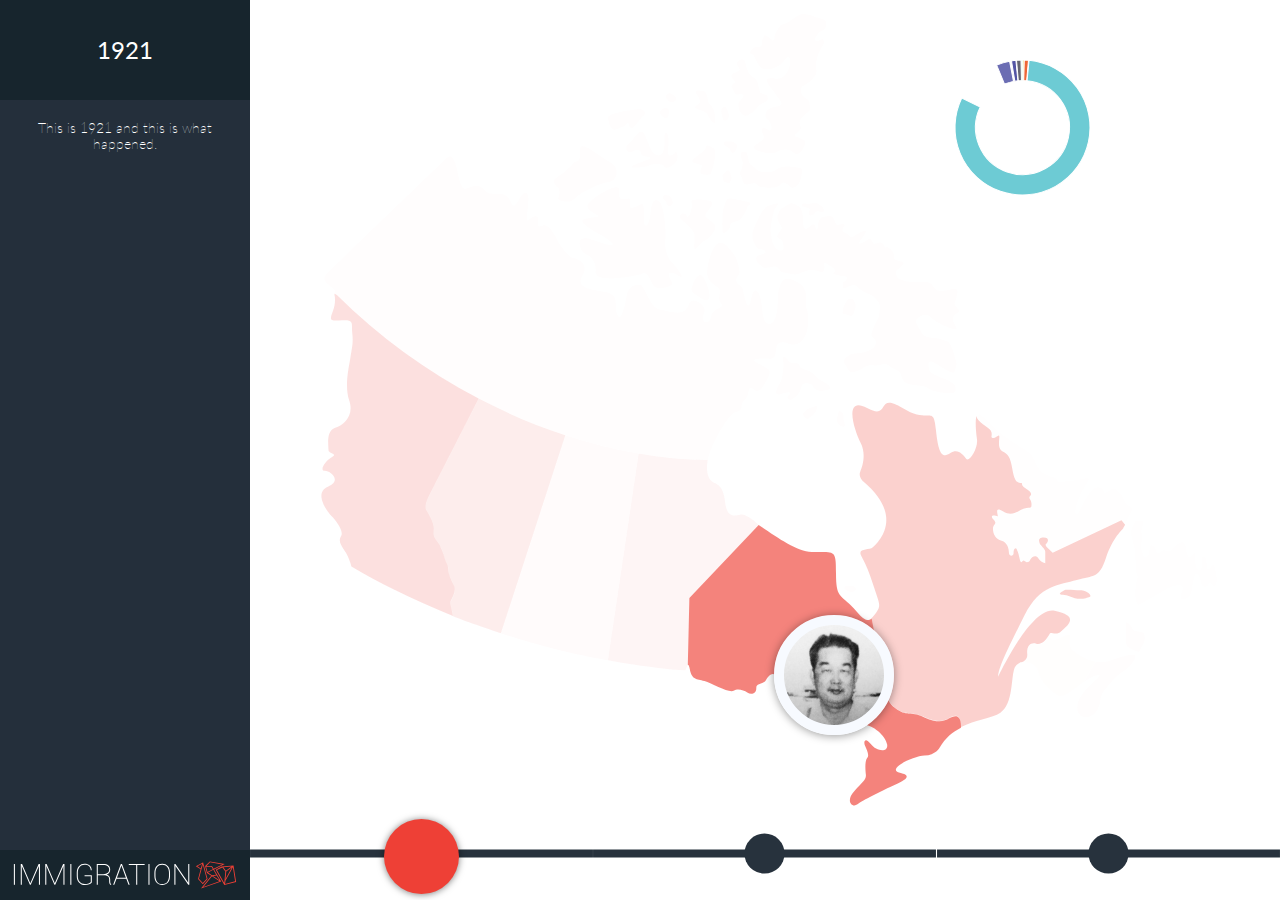
==== commit c784c6ab: "index recommit" ====
--- a/index.html
+++ b/index.html
@@ -1,510 +1,517 @@
-<!DOCTYPE html>
-<html lang="en" class="no-js">
-
-<head>
-    <meta name="viewport" content="width=device-width,initial-scale=1.0" description="A look at Immigration in Canada over the years">
-    	<link rel="stylesheet" type="text/css" href="css/christine.css">
-        <meta charset="utf-8">
-        <meta http-equiv="X-UA-Compatible" content="IE=edge">
-        <title>Immigration 150</title>
-        <link rel="icon" type="image/x-icon" href="favicon.ico"/>
-        <link rel="stylesheet" href="css/main.css">
-        <link rel="stylesheet" href="css/modal.css">
-        <link rel="stylesheet" href="css/normalize.css">
-        <link rel="stylesheet" href="css/characterCircles.css"/>
-        <link href='https://fonts.googleapis.com/css?family=Asap:400,700' rel='stylesheet' type='text/css'>
-        <link href='https://fonts.googleapis.com/css?family=Signika+Negative:300,400,700' rel='stylesheet' type='text/css'>
-        <link href="https://fonts.googleapis.com/css?family=Lato" rel="stylesheet">
-        <script src="js/jquery-3.2.0.min.js"></script>
-        <script src="js/Draggable.js"></script>
-        <script src="js/CSSPlugin.js"></script>
-        <script src="js/TweenLite.js"></script>
-        <script src="js/snap.svg.js"></script>
-        <script src="js/canadaMap.js"></script>
-        <script src="js/d3.min.js"></script>
-        <script src="js/d3pie.min.js"></script>
-        <script src="js/circularDivPositioning.js"></script>
-        <script src="js/modal.js"></script>
-
-
-</head>
-
-<body>
-
-    <div id="year">1921</div>
-    <div id="mobileTopBar"></div>
-    <div id="sideBar">
-    	<div id="description">
-          This is 1921 and this is what happened.
-        </div>
-    </div>
-    <div class = "md-trigger" id="logo" data-modal="modal-4"></div>
-
-    <div id="pieChart">
-      <div id="pie"></div>
-    </div>
-	<!--<div id="map">-->
-<div class="circleDiv md-trigger" id="joyce"  data-modal="modal-1"><p></div>
-<div class="circleDiv md-trigger" id="shezan" data-modal="modal-2"></div>
-<div class="circleDiv md-trigger" id="irene" data-modal="modal-3"></div>
-
-<div id="map">
-
-<!-----------------------------modal setup---------------------------------->
-<div class="md-modal md-effect-1" id="modal-1">
-     <div class="md-content">
-               <div id="modalHeader"><div id="modalTitle"><h3>A story of early Chinese immigration</h3><p>Joyce Pon</p><div name="xButton" class="md-close" id="joyceClose"><img src="assets/x.svg"></div></div>
-
-               <div id="fullWidthText">
-               <p>Mah Kim Moon (Fred Kim Moon) arrived in Canada in 1921 when he was only 14 years old. His father, Mah Wang He, had previously arrived in Canada in the early 1900’s and managed to bring his son over from China. Originally, they came because Canada was “The Golden Mountain,” a land where they would be able to better provide for their families and have greater opportunities. Before Mah Kim Moon could enter the country however, he had to pay the immigration head tax which was around $500. Mah Kim Moon did not speak a word of English, and his early life in Canada was not easy.</p>
-               </div>
-               <div id="eightyPic"><img src="assets/storyPics/joyce2.jpg">
-               </div>
-
-               <div id="audioWrap">
-               <div id="audioClip"><p>Racism in Canada</p>
-                    <audio controls>
-  						<source src="assets/audio/RacismInCanada.wav" type="audio/mpeg">
-					</audio>
-                    </div>
-
-               </div>
-               <div id="fullWidthText">
-               <p>Mah Kim Moon eventually married a woman called Gee Fuon Jake (Gee See) in 1927. Together they had 5 children, two of which tragically died young. In 1957, tragedy struck again and Gee See died. Mah Kim Moon sent word back to China, seeking a wife in order to help care for his children. He eventually found a woman willing to leave China to move to Canada in order to marry him called Szeto Lai Gee (Mary Mah Moon).
-</p>
-               </div>
-               <div id="audioWrap">
-               <div id="audioClip"><p>Mary Mah Moon</p>
-                    <audio controls>
-  						<source src="assets/audio/MaryMahMoon.wav" type="audio/mpeg">
-					</audio>
-
-
-                    </div>
-
-
-
-               </div>
-               <div id="fullWidthText">
-               <p>Not only was racism present in people’s actions, but it was also present in the workplace. Due to their status as second class citizens, Chinese immigrants were paid very little compared to others. This was no different for Mah Kim Moon who had to work hard and long for little income in order to support himself and his family. He made money not just for those in Canada, but money to send back home to China in order to the family that didn’t come over seas. Despite the racism, the economic disadvantages that he had to overcome and his lack of education, Mah Kim Moon eventually managed to become successful and own his own business.</p>
-               </div>
-               <div id="audioWrap">
-               <div id="audioClip"><p>Mah Kim Moon Success</p>
-                    <audio controls>
-  						<source src="assets/audio/MahKimMoonSuccess.wav" type="audio/mpeg">
-					</audio>
-
-                    </div>
-               </div>
-
-               <div id="picWrap">
-               		<div id="eightyPic"><img src="assets/storyPics/joyce1.jpg">
-                    <p>Molly’s Mother (Gee Fuon Jake), Morly’s Father (Fred Mah Moon), Morly and little sister Pearl - 1955</p></div>
-
-               </div>
-               </div>
-               <!--<div id="modalHeader"><h3>Joyce<button class="md-close" id="joyceClose">X</button> </h3></div>-->
-               <!--<div name="xButtonBot" class="md-close" id="joyceClose"><img src="assets/x.svg"></div>-->
-
-     </div>
-</div>
-
-
-<div class="md-modal md-effect-1" id="modal-2">
-     <div class="md-content">
-               <!--<div id="modalHeader"></div><h3>Shezan<button class="md-close" id="shezanClose">X</button> </h3>-->
-               <div id="modalHeader"><div id="modalTitle"><h3>Finding acceptance in Canada: A Ugandan Asian’s immigration story</h3><p>Shezan Muhammedi</p><div name="xButton" class="md-close" id="shezanClose"><img src="assets/x.svg"></div></div></div>
-               <!--<div id="modalPicture"><img src="assets/shezan_headShot-01.png"></div>-->
-               <div id="fullWidthText">
-               <p>On Aug. 4, 1972, former Ugandan President Idi Amin ordered the expulsion of all South Asians from Uganda. He claimed that they were “sabotaging Uganda’s economy and encouraging corruption.” Amin gave them 90 days to leave the country.
-</p>
-				<p>At that time, about 80,000 people of South Asian descent lived in Uganda. Many had no ties to any other place or country. Uganda was their home.</p>
-                </div>
-                <div id="audioWrap">
-               		<div id="audioClip"><div id="question"><p>What was life like when your mother was growing up in Uganda?</p></div>
-                    <audio controls>
-  						<source src="assets/audio/Life in Uganda.mp3" type="audio/mpeg">
-					</audio>
-
-                    </div>
-
-                    <div id="audioClip"><div id="question"><p>How did Ugandan Asians react to Idi Amin’s expulsion?</p></div>
-                    <audio controls>
-  						<source src="assets/audio/how did they react.mp3" type="audio/mpeg">
-					</audio>
-                    </div>
-                    <div id="audioClip"><div id="question"><p>How did your family decide where they would go?</p></div>
-                    <audio controls>
-  						<source src="assets/audio/applying to Canada.mp3" type="audio/mpeg">
-					</audio>
-                    </div>
-                 </div>
-                 <div id="fullWidthText">
-                <p>While enduring various forms of abuse, these Ugandan Asians struggled to decide where to go. Some countries came to their aid.</p>
-                <p>The United Kingdom accepted those with British passports. Some went to India. But Shamim Muhammedi, a teenager at the time, was stateless. Born in Mbarara, a town in the Western Region of Uganda, she only had a Ugandan passport. So, she came to Canada with her mother and two brothers.</p>
-
-               </div>
-               <div id="audioWrap">
-                <div id="audioClip"><div id="question"><p>Your mother was quite young. What was the application process like for her?</p></div>
-                    <audio controls>
-  						<source src="assets/audio/procedure for application.mp3" type="audio/mpeg">
-					</audio>
-                    </div>
-
-                    <div id="audioClip"><div id="question"><p>What stories have stuck with your mother all through the years?</p></div>
-                    <audio controls>
-  						<source src="assets/audio/stories that stuck.mp3" type="audio/mpeg">
-					</audio>
-                    </div>
-
-                    <div id="audioClip"><div id="question"><p>What difficulties did your family face in Canada and how did they cope?</p></div>
-                    <audio controls>
-  						<source src="assets/audio/coping in Canada.mp3" type="audio/mpeg">
-					</audio>
-                    </div>
-                  </div>
-                  <div id="fullWidthText">
-                <p>Muhammedi was one of about 8,000 Ugandan Asian refugees who arrived between 1972 and 1974, most of whom were stateless. She started living in Ottawa in the first week of November 1972.</p>
-                </div>
-              <div id="audioWrap">
-                <div id="audioClip"><div id="question"><p>What was the Ugandan Asian community like after they all settled in Canada?</p></div>
-                    <audio controls>
-  						<source src="assets/audio/community in Ottawa and Canada.mp3" type="audio/mpeg">
-					</audio>
-                    </div>
-
-                    <div id="audioClip"><div id="question"><p>How did life change for your family?</p></div>
-                    <audio controls>
-  						<source src="assets/audio/life change.mp3" type="audio/mpeg">
-					</audio>
-                    </div>
-
-                    <div id="audioClip"><div id="question"><p>Does your mother still have ties or affiliations with Uganda?</p></div>
-                    <audio controls>
-  						<source src="assets/audio/ties to Uganda.mp3" type="audio/mpeg">
-					</audio>
-                    </div>
-                  </div>
-                  <div id="fullWidthText">
-                <p>Her son, Shezan Muhammedi, is the advisor to the Ugandan Asian refugee archive at Carleton University. He completed a PhD in history – with a specialization in migration and ethnic relations – from University of Western Ontario. While working on his PhD thesis, he collected oral histories from 49 Ugandan Asian refugees who came to Canada, focusing on their resettlement and reintegration.</p>
-
-
-
-               </div>
-
-
-
-
-
-
-
-
-                   <div id="audioWrap">
-                     <div id="audioClip"><div id="question"><p>What were some of the common themes when you talked to Ugandan Asians about their experiences?</p></div>
-                    <audio controls>
-  						<source src="assets/audio/common themes.mp3" type="audio/mpeg">
-					</audio>
-                    </div>
-
-                     <div id="audioClip"><div id="question"><p>Why did you pick this subject for your thesis?</p></div>
-                    <audio controls>
-  						<source src="assets/audio/why did he do this work.mp3" type="audio/mpeg">
-					</audio>
-                    </div>
-
-                    <div id="audioClip"><div id="question"><p>If we asked you mother about Canada on its 150th birthday, what would she say?</p></div>
-                    <audio controls>
-  						<source src="assets/audio/thoughts on Canada at 150.mp3" type="audio/mpeg">
-					</audio>
-                    </div>
-                  </div>
-
-
-				</div>
-
-
-               <!--<div id="modalHeader"><h3>Shezan<button class="md-close" id="shezanClose">X</button> </h3></div>-->
-     </div>
-
-
-<div class="md-modal md-effect-1" id="modal-3">
-     <div class="md-content">
-               <!--<div id="modalHeader"><h3>Irene<button class="md-close" id="ireneClose">X</button> </h3>-->
-               <div id="modalHeader"><div id="modalTitle"><h3>Chasing greener pastures in Canada: a story of migration</h3><p>Irene Agbayani</p><div name="xButton" class="md-close" id="ireneClose"><img src="assets/x.svg"></div></div>
-               	<div id="fullWidthText">
-                <p>It took five years for Irene Agbayani, 23, and her family – her mother and two sisters – to be finally approved for immigration to Canada. It was September 2010, when their plane from the Philippines landed in Vancouver. That year, most of Canada’s immigrants were from the Philippines. </p>
-                <p>In the Philippines, Agbayani lived in Cagayan de Oro, a small city and entryway to other southern cities. Many went there to study and work and she worked at a university’s marine research center. </p>
-                <p>Immigration was her mother’s idea. She thought Canada would provide more economic opportunities. “I think she was also tired of her job,” Agbayani said about her mother’s position as a development worker with Australian Aid.
-</p>
-				<p>They already spoke English, one of the official languages of the Philippines, but didn’t know anyone in Canada. After some research they chose to live in Vancouver where the weather was not too cold. Agbayani remembers being excited and looking forward to taking some of the community classes for adults in Canada. </p>
-                <p>“I wanted to try arts and crafts, dancing and those kinds of things,” she said. “Back in the Philippines, there weren’t many adult community classes available. Normally you would learn dance or art at a younger age.”</p>
-                <p>Agbayani also expected that she would be stuck in odd jobs, despite her education, until acquiring Canadian experience. Even so, it was difficult for her to get work.
-</p>
-
-				</div>
-                <div id="eightyPic"><img src="assets/storyPics/irene1.jpg"><p>Irene with family</p></div>
-                <div id="fullWidthText">
-				<p>“When you migrate, you get stripped of those connections you’ve made back home,” said Agbayani. “In the Philippines, you go to college, you make friends and they go on to get good jobs and you know them. Your family knows a lot of people.” </p>
-                <p>“When you move, you lose all of that, you don’t know anyone, you’re new. No connections, no friends,” she said.</p>
-                <p>Her first job at a Fat Burger fast food restaurant came through a connection. She also interned with Environmental Youth Alliance, a program for young immigrants.</p>
-                <p>Neighbours and other in the city’s Filipino community also supported Agbayani’s family.
-“The things that stuck with me aren’t really events but the feelings,” she said about her first months in Canada. “Feeling like everything is so new and not knowing anything. It felt like being a fish out of water.”</p>
-				<p>Agbayani describes the past seven years in Canada as “expansive.” She notes the gap between rich and poor, quite obvious in the Philippines, isn’t as evident here.</p>
-                <p>“Here, you can get assistance, you can work and get a student loan,” she said. “Now I’m kind of integrated in a way. It’s been exciting.”</p>
-                <p>Agbayani said her family is now more confident about Canada. She returned to some financial planning courses at school in 2012 and now works with Vancity, a credit union in British Columbia. </p>
-                <p>Agbayani returns to the Philippines every other year to visit relatives. Her sister went back to complete her university degree. </p>
-                <p>“When you live in both places, it’s like having one set of grandparents in one city, and another set in another city, you just go there. I still get affected by the politics of the Philippines. I have my friends there. It’s still very much a part of me.”</p>
-                <p>As Canada celebrates its 150th birthday, Agbayani appreciates the country for being welcoming and “a safe haven for a lot of people.”</p>
-                </div>
-
-               <div id="eightyPic"><img src="assets/storyPics/irene2.jpg"><p>Irene with family</p></div>
-
-
-
-
-               </div>
-               <!--<div id="modalHeader"><h3>Irene<button class="md-close" id="ireneClose">X</button> </h3></div>-->
-     </div>
-</div>
-
-<div class="md-modal md-effect-1" id="modal-4">
-     <div class="md-content">
-              <div id="modalHeader"><h3>Immigration 150 - Acknowledgements</h3><div name="xButton" class="md-close" id="joyceCLose"><img src="assets/x.svg"></div><!--<button class="md-close" id="joyceClose">X</button> </h3>-->
-                <div id="content">
-                  <div id="fullWidthText">
-                   <br />
-                     <a href="https://archive.org/stream/canadbook19222300casouoft/#page/n17/mode/2up"><p>The Canada Year Book 1922-23</p></a>
-                     <a href="https://www66.statcan.gc.ca/eng/acyb_c1975-eng.aspx"><p>The Canada Year Book 1975</p></a>
-                     <a href="http://www.statcan.gc.ca/pub/91-209-x/2013001/article/11787/tbl/tblA2-eng.htm"><p>Statistics Canada - Landed immigrants in Canada by selected countries of birth, 1981-2011</p></a>
-                   <p>
-                     Alfrancis Guerrero: Developer
-                     <br />
-                     Christine Riddell: Designer and Developer
-                     <br  />
-                     Eric Aylward: Designer and Developer
-                     <br />
-                     Fred Pilon: Reporter
-                     <br />
-                     Halima Sogbesan: Reporter
-                     <br />
-                     Lauren Prapavessis: Designer
-                   </p>
-                  </div>
-                </div>
-              </div>
-     </div>
-</div>
-
-<!--<svg xmlns="http://www.w3.org/2000/svg" width="90%" height="90%" viewbox="0 0 1234 1080">-->
-
-<svg class="CanadaMap" xmlns="http://www.w3.org/2000/svg" width="90%" height="90%" viewbox="0 0 1234 1080">
-
-  <defs>
-    <style>
-    </style>
-  </defs>
-  <title>Map of Canada</title>
-  <g id="novaScotia">
-  	<g id="novaScotia_grp">
-  		<path id="capeBreton_Path" d="M1106.9,859.5c-4-1.8-7.6-4-8-4.9c-1.4-3.1-2.2-30.7-0.9-31.2c1.6-0.7,6.5,4.2,8.3,8.3
-  			c1,2.2,3.2,3.3,7.3,3.8c3.3,0.4,6.7,1.4,7.6,2.3c2.3,2.3,1.7,12.7-0.7,14.9c-1.5,1.6-2.6,3.5-3.3,5.5c-0.7,2-1.7,3.9-2.2,4.1
-  			S1110.9,861.3,1106.9,859.5L1106.9,859.5z"/>
-  		<path id="novaScotiaMainland_Path" d="M1072.6,875.2c-4.9,1.2-10.1,1.3-15.1,0.3l-15.9,27c5.3-3.8,10.8-7.1,16-8.5
-  			c19-5.3-20.8,17.3-24.5,38.3s20,23,27.3,5.5s-2.3-12.5,16-33.3s20-13,31.3-29.8S1088.8,871,1072.6,875.2z"/>
-  	</g>
-  </g>
-  <g id="PEI">
-  	<path id="PEI_Path" d="M1046.6,854.9c3,1,6,2.5,9.5,2.8s8-0.5,10.3-2.8s7.8-4.5,9.5-3.3c1.9,1.4,2.8,3.7,2.5,6
-  		c-0.3,2.7,0.8,5.2-2.3,6s-5.5,1-10.3,0s-11,1.1-13.3,0.7s-6.5-1.4-7.5-3.2S1040.1,852.6,1046.6,854.9z"/>
-  </g>
-  <g id="newBrunswick">
-  	<path id="newBrunswick_path" d="M1057.5,875.6c-11.2-2-21.8-8.5-28.9-13.8c-10.3-7.8-3-19.3-5.8-21.8s-12,4.5-19.5,6.5
-  		c-5.2,1.4-8.8-4.3-7.7-7.1l0,0c-4,7.1-10.2,14.7-17.6,12.7c-7.6-2.1-12.9,3.5-11.9,13.6c0.7,7.5-5,10.3-8,11.2
-  		c8.6-2.5,20,1.6,22.2,11.2c3.3,14.3,12.8,23.3,25,31.8c8.8,6.1,22.3-7.3,36.2-17.2L1057.5,875.6z"/>
-  </g>
-  <g id="newfoundland">
-  	<g id="newfoundland_grp">
-  		<path id="newfoundland_Path" d="M1119.1,716.1c-0.3-6.3,0.5-7.3,0-10.8c-0.4-2.5-0.3-5,0.2-7.5c0.3-2.8,5.5-11-0.2-10.5
-  			s-8.5-3.3-11.7,5s-4.5,6.3-2.8,16.5s3.3,10.8,4.3,18.8s0.3,11.3,1.2,15.5s-1.1,2.5,0,9.5s3,6.5,2.3,11s-0.9,0.8-2.3,11.8
-  			s-1.1,10.2,0,16.3s2.6,10.4,6.8,7.7s10.5-5.5,16.8-9.3s12.3-7.3,17.8-10.4s27-12.3,20,3.2s10.3,11.8,13.5,0.8s4.3-42,12.5-13.3
-  			c0,0,0.5,7,6.3,5.8s3.5-5.5,5.5-5s7.8,9.3,9.5-0.8s-3-25.8-5.5-25.3s-2.5,4.3-3.8,5.5s-3.8,2.3-3.8-3.5s-0.3-9.5-1.5-10.3
-  			s-6-3.8-6,2s1,17.3-4,14s-3.3-18.3-3.3-21.5s-4.8,0.3-6.8,3.3s-5-0.8-5.3-6.5s-2.3-14-7.3-12s-5,2-8.3,5s-6,7-9.5,6.8
-  			s-4-2.3-7.3-1s-4.5,4.3-7,2.3s-0.8-6.5-3.8-7.8s-4.8-3-6.3,1s-0.5,6.5-2,9.5s-4.5,5.3-6.5,0.5c-1.4-3.3-2.4-6.7-2.8-10.3
-  			C1118.4,720.1,1118.6,718.1,1119.1,716.1z"/>
-  		<path id="labrador_Path" d="M917.5,568.1c3,5.2-1.3,8.7,2.5,9.7s8.8-6.8,8.8-1.8s-2.7,16,4.5,19.7s10.2,7.3,12.7,22.7
-  			s5.8,19.2,10.8,19.3s-0.8,2.2,6.3,6.7s10,7.3,6.8,10.8s1.8,3.7,1.8,10.7s-1,3.5-9.5,6s-15.3,11.7-28.7,3.5s-4.7,7.8-7.3,6.7
-  			s-11.3-2.5-5.2,4.3s-0.7,5-0.7,12.5s3.8,14,11.5,15.8s9.7,11.1,9.7,15.1s1.8,4.8,3.3,4.8s3-1.2,3-3.6s0.5-6.1,2.8-6.1
-  			s5,12.6,5.6,15.6s2.2,3.7,3.6,1.4s3.1,1.4,5.4,1.4s3.5-0.2,4.8-3.4s7.3-7.3,10.6-1.9c2.2,3.3,5.5,5.8,9.3,6.9V729
-  			c0-3.7-6.6-8.8-7.3-10.9s-3.1-8.1,5.3-8.1s5.3,6.6,3.3,8.2s0.6,4.4,0.6,4.4l8,7.7l91.7-43.2l4.9,6.5c3.9-7.2,10.2-19.5,9.9-22
-  			c-0.5-3.5-7.5-4.5-9.5-10s-6-10-11-15.5s-13,4-16,3.5s1-7-11-7s-25,39.5-27.5,35.5s4-23,11.5-35s8-12,3-12.5s-11.5,2.5-29.5,4.2
-  			s-5-3.2-14-5.2s-18-6-22.5-15.5s-7-15.5-13-19.5s-36-21.5-43.5-31s-21-18.7-21-18.7c-1.8-0.2-3,1.1-3.7,3.4
-  			C897.5,555.7,914.8,563.3,917.5,568.1z"/>
-  	</g>
-  </g>
-  <g id="quebec">
-  	<g id="quebec_grp">
-  		<path id="anticosti_path" d="M1013.6,786.4c6.5,0.3,11,3.3,15.8,4.5c4.9,1.1,9.9,1.1,14.8,0c3.5-1,7.5-1.3,5.5-4.5s-7.8-6-13.8-6
-  			s-18.5-1.5-20.5,0S1004.4,785.9,1013.6,786.4z"/>
-  		<path id="quebec_path" d="M1091.6,687l-91.7,43.3l-8-7.7c0,0-2.7-2.8-0.6-4.4s5.2-8.3-3.3-8.3s-6.1,5.9-5.4,8.1s7.4,7.3,7.4,10.9
-  			v15.6c-3.8-1.1-7.1-3.6-9.3-6.9c-3.3-5.4-9.3-1.3-10.6,1.9s-2.6,3.4-4.8,3.4s-3.9-3.7-5.4-1.4s-3,1.6-3.6-1.4s-3.4-15.6-5.7-15.6
-  			s-2.8,3.8-2.8,6.1s-1.6,3.6-3,3.6s-3.3-0.8-3.3-4.8s-2-13.2-9.7-15.1s-11.5-8.3-11.5-15.8s6.8-5.7,0.7-12.5s2.5-5.5,5.2-4.3
-  			s-6-14.8,7.3-6.7s20.2-1,28.7-3.5s9.5,1,9.5-6s-5-7.2-1.8-10.7s0.3-6.3-6.8-10.8s-1.3-6.5-6.3-6.7s-8.3-4-10.8-19.3
-  			s-5.5-19-12.7-22.7s-4.5-14.7-4.5-19.7s-5,2.8-8.8,1.8s0.5-4.5-2.5-9.7c-2.8-4.8-20-12.4-19-20c-3,8.7,0.5,31.3,0.5,31.3
-  			c1.5,12.8-10.5,31-14.5,26s-10.8-14.3-21-7.5s-15.8,3-19.3-31.3s-8-6.3-44.5-28.8s-15.3,17.3-47.3,0s-17,30.3-8.8,45.8
-  			s2.5,32.5-0.3,39s3.8,12.8,3.8,12.8c58.1,48.6,17.5,83.5,13,88s-21,0.5-15.5,11.5s9,16.5,17,41.5s10.5,24.5,0,38
-  			c-2.3,2.9-4.3,4.7-6.3,5.4c1.1-0.4,2.2-1,3.1-1.8l20,101.5c0,0,0.3,9.7,11.7,18.3c15.2,11.6,19.2,3.2,38,11.7s26.8,5.8,33.8,1.6
-  			s16-6.7,15.2,12.1v0.1c19.9-10,42.1-11.8,53.1-19.3c17-11.8,14-44.5,18.5-58.5c1.2-3.7,4-6.7,7.5-8.1v-0.2c0.5-0.1,1-0.2,1.5-0.3
-  			l0.3-0.1c3-0.9,8.8-3.7,8-11.2c-1-10.1,4.3-15.8,11.9-13.6c7.4,2.1,13.6-5.5,17.7-12.6c0.5-1.2,1.8-2,4.2-1.4
-  			c8,2,11.5-2.5,11.5-2.5c12-10.3,22.5-20.8-8.8-27.5s-75.3,88.3-75.3,88.3c-0.3-11.8,15.3-42.5,35.5-82.8s46.5-40,69.3-46.5
-  			s29.8-1.8,38.8-29s22.8-39.3,22.8-39.3s1.2-2.2,2.9-5.3L1091.6,687z"/>
-  	</g>
-  </g>
-  <g id="territories">
-  	<g id="territories_grp">
-  		<path id="t_26" d="M518.9,376.1c-2.5,6.3,4,9.3,4,9.3c29.8,23.8,18.3-10.8,11.5-21.8S520.9,371,518.9,376.1z"/>
-  		<path id="t_25" d="M522.1,305.6c1.3,7.8-2.3,24.8,3,18.8s9.3-10.5,11.3-10.5s17-13.3,13-20.5s-15-9.8-12.3-14.5
-  			s14.4-15.8,5.2-17.8s-26.3-3.3-24,2.3s-3.4,23.8-6.2,17.8s-11.5-2.3-8.3,3.5C505.9,288.1,520.9,297.9,522.1,305.6z"/>
-  		<path id="t_24" d="M500.1,360.2c13.5,9-2.8-12.5-7.8-16.5s-10.5-18.8-9-29.5s-1-36.3-4.5-46.3s-13-13.8-15,8.3s-8.8,21-8.8,11.8
-  			s0.5-25.8-3.8-22.8s-15.5,7.3-14.8,3.8s0.5-11.3-1.9-11s-15.9,5.5-12.6-9.8s-33.3,7-40.8,16.5s15.8,15.3,12.8,17.3s-21,1-21,6.3
-  			s24.8,18.3,24.8,18.3c30.3,18.8,11.5,14.8-12.5,6.3s-15.5,15.3-9.5,18s16.3,9,14.8,24.8s53.8,6.3,61.8,2.8s10.5,7.5,14.8,15
-  			s21,3,24.5,0s-4-8.3-3.5-14S500.1,360.2,500.1,360.2z"/>
-  		<path id="t_23" d="M339.9,242.9c3.5,2.2,2.5,12.2,0.8,14.7c-1.8,2.5,14.3,8.8,22.8,0s35.3-21,44.8-21.5s17.3-18,0-27.3
-  			s-39.8-32-38.8-13s-4.5,7.3-12,19.3c0,0-12,11.3-18.8,14.8S336.4,240.7,339.9,242.9z"/>
-  		<path id="t_22" d="M418.4,165.4c0,0,13-3.5,14.5-8s1,6,5.5,6.5s10.3-12,15.5-15.8s1-10.3-6.3-9.3s-41.3,5.3-40.5,12
-  			S411.4,169.6,418.4,165.4z"/>
-  		<path id="t_21" d="M486.9,149.1c1.5-3.5,3.8-12.8-4.5-11.8c0,0-8,3-5.8,7.8S485.4,152.6,486.9,149.1z"/>
-  		<path id="t_20" d="M434.9,184.6c-6.8,4-2.5,13.8,3.6,11.1s11.6-4.9,12.4,2.4s29.8,1.8-0.5,11.8s6.5,6.8,10.5,4.3
-  			s18.5-3.5,21.4,1.3s14.4-2.8,16.6-8.5s-0.5-13.8-2.5-10.3s-6.3,4.1-6.3,4.1s-3.1,0.8-3.4-4c-0.1-2.1,1.7-12.9,0.8-19.3
-  			c-1.2-8.3-5.2-11.1-5.3,0.6c0,7,1.4,22.6-7.9,22.6s-11.5-13.6-18.2-27.1S441.6,180.6,434.9,184.6z"/>
-  		<path id="t_19" d="M492.4,129.6c4.3-0.5,6.5-3.3,4.8-6.5s-6.3-5.8-8.8-5.5s-5.2,3.5-4.2,5.5C484.5,123.8,488.1,130.1,492.4,129.6z
-  			"/>
-  		<path id="t_18" d="M523.6,137.3c2.5,1.3,10.5,3.8,13.3,5.6s3.3,3.9,5.3,7.8s8.3,10.2,7.8,3.4s-0.3-11.1-3.5-16.8
-  			s-5.5-4.4-6.5-11.2s-2.3-11-6-11.5s-10-1.3-10,1.5s4,6.4,4.3,7.5c0.8,3.4,3.3,5.5,0,8S521.1,136,523.6,137.3z"/>
-  		<path id="t_17" d="M562.9,154.4c3.5,0.3,5.3-5,5.3-7s-3-11.3-4.9-11.8s-6.4,1.5-4.9,8.4C558.9,146.2,559.4,154.1,562.9,154.4z"/>
-  		<path id="t_16" d="M571.4,108.4c0.2,1.5,4.2,7.5,4.2,7.5c-0.3,3,2.3,4,5,3.5s7-0.5,7,1.5s-4.5,6.8-6,8.8c-1.5,2,0,11.2,1.8,13
-  			s3.8,5,6.8,5s7.8-3.5,11-5.8s5.3-7,8.3-8.8s8.5-4.3,9.7-5.3s0.8-6,0-7.3s-9.2-1.5-9.7-4.8s-2.3-8.3-2.5-10s-2-6.8-4.5-8
-  			c-2.7-1.6-5.1-3.5-7.3-5.8c-1.7-3.6-3.1-7.4-4.3-11.3c-0.5-2.5-1-8-4-8s-8,1.8-8,5s3.8,7.3,4,8.5s-5.3,4.3-7.3,4.3s-5.5,3.8-3.7,6
-  			s5,6.5,5,6.5S571.2,106.9,571.4,108.4z"/>
-  		<path id="t_15" d="M522.8,210.5c1.5,0.7,10.2,2.3,9.8,4s-3,5.7-2,9.3s12.7,2.7,13.4,1.5s1.9-5.9,3.2-9.9s3.3-16,2.8-18.3
-  			s-0.8-5.3-2.8-6.3s-9.3-5.4-9.3-2.3c0,3.4-6.3,8.9-6.3,8.9c-3.8,2.2-7.2,4.9-10.3,8C517.3,209.8,521.3,209.8,522.8,210.5z"/>
-  		<path id="t_14" d="M563.1,236.1c2.2,0.7,5.8,3.3,6.7,0s2.4-4,1.6-6.9s-2-11-5.1-8.5c0,0-7,5-6.7,7.3S560.9,235.5,563.1,236.1z"/>
-  		<path id="t_13" d="M563.1,187.4c2.9,2.4,6.2,2.8,6.7,5.6s3.2,5.1,5.5,3.1s4-6.1,3.7-8.7s-6-5.3-7.4-5.3h-8.5
-  			C561.6,183.5,560.3,185.1,563.1,187.4z"/>
-  		<path id="t_12" d="M606,239.3c4.3,3.7,2,3.5,7.3,3.7s7.7,1.3,17,0s7-8.9,13.7-5.2s5,7,11.7,5.2s9.3-13.6,9.3-16.6s3-9.4-3.7-9.5
-  			s-20.3-4.8-31,3.4c-4.8,3.7-21.7,3.1-24.7-0.7s-11-6.9-11.3-12.7c-0.2-3.4-1-6.8-2.3-10c0,0-6.3-2.6-7.3,0s-0.3,4.6,0,6.6
-  			s2,4,2,6.3s0,2.5-1,7.1s-4.4,6.2-1.5,10.9s1.9,10.8,6.9,11.4S601.6,235.6,606,239.3z"/>
-  		<path id="t_11" d="M559.6,296.5c0.3,5-0.4,9.3,3.5,6.7s6.5-4.7,6.7-9s6.5-5.3,6.5-5.3c3.7-1.3,6.7-1.7,9.3-5.7s6.3-9.3,6.7-13
-  			s10-5.6,0-8s-12.3-2.7-13.3-2.7s-11.1-3.3-13.4,0s-6,15.7-6,20.7S559.3,291.5,559.6,296.5z"/>
-  		<path id="t_10" d="M601.6,67.5c1.3,2,3,7.3,6.7,12.8s7,5.2,13.7,5.2s17-7.4,19-10.3c14.6-22.5,11.7,26.3-10.3,23s-8,9-1,19.5
-  			s15.3,15.9,0.3,17.9s-15,14.6-10.1,17s8.7,18.9,0,13.8s-8.9,0.2-6.6,4.9s4,7-8.7,14.7s20.3,14,25.3,11s16.7-7.8,25,0
-  			s15.7-12.1,15.3-14.8s-9.7-5.3-13-7s3-5.3,6-8.9s-0.7-4.1-0.7-9.1s4-8,9.7-13.1s3.7-4.5,3.7-10.5s-2.3-7-6-9.8s-5-3.5-5.7-9.5
-  			s2.7-6,6.7-8.7c3.7-2.2,6.9-5,9.7-8.3c3.3-4,4-5,4.3-8.7s-1-5-1-8.3s2-10,3.3-14s3.3-7.7,6.3-12.7s1.3-4.7,0.7-7.3
-  			s-5.7,2.3-10,1.3s0.7-5,2.3-8.7s5.7-4,9-6.7s3-8.7,1.3-11.3s-10-3.3-16-6s-14.3-3-16.7-2.3s-9.7,5.3-11.7,6.7s-6,5-12,6.7
-  			s0,0-2,0.3s-7.3,9.7-8.7,13s0,5-1.7,7.3s-2.3-1-8.4-4.7s-4.3,1.3-6.6,4.3s0.3,5.3-1.3,7.7s-3,2-7.7,2.3s-5.3,4-7.5,6.3
-  			S600.3,65.5,601.6,67.5z"/>
-  		<path id="t_09" d="M721,548.8c1-5-5-7.3-5-7.3h-1.3c0,0-2.7,10.3-2.7,12.7s4.7,8.3,9.1,8S720,553.8,721,548.8z"/>
-  		<path id="t_08" d="M674.6,538.1c0,0-7,5-7.7,7s3.3,5.7,5.3,6.7s8.7-5.7,10.7-8s3.7-7.7,2.7-8.7S677,536.8,674.6,538.1z"/>
-  		<path id="t_07" d="M691.6,501.1c-5.3-2.3-8.7-7.3-12-10.3s-15.3-6-16-7s-1.3-5.7-5-6s-9.7-0.7-10-1.7s-8.2-12-8-5.3
-  			c0.1,3.7,0.7,12.3,0,15.7s-1,10.3-3,14.7s-6.3,11.7-6.3,14s0.3,5,4.8,4s13.5-4.3,13.8-2s-6,5-2.3,7.7s3,1.7,8-1.7
-  			c3.8-2.4,6.7-6,8-10.3c1.3-3.7,2-9,6.3-8.7s9,0.3,10.3,4s5.7,6,10,6.3s14.3-1,12.7-4.7S697,503.5,691.6,501.1z"/>
-  		<path id="t_06" d="M722.6,412.1c4.7,1,9,5,11.3,0s3.3-8,3.3-11.3s-4-9.1-4-9.1l-2.3,0.1c0,0-3.3-0.8-5,1.8s-6,10.9-5.7,13.3
-  			S718,411.1,722.6,412.1z"/>
-  		<path id="t_05" d="M869.3,396.5c1.7-6,9-21-3-17.7s-19.3,3.3-22.7,0.3s-3.7-9.7-14.3-9.7s-13.3,1-20.7-0.3s-15-3-16.3-6.7
-  			s-2.3-7,1-10s11-8,6-10s-12-2.3-11-6.7s-5.7-14-10-12.7s-1.3-3.7-6.3-5.7s-7.3,2-10.3,1s-3.7-9-8-5.7s-15,8.7-11.3,3
-  			s14-17.7,4.3-14s-14.3,10.3-16.7,7.3c-1.8-2.3-4.2-4.1-7-5.2c-2-0.8-3.9-2.1-3.1-5.5s5.9-6,0-6s-8.5,2.7-9.9-2.3s-4.3-9.6-9-8.6
-  			s-9.7,1.3-11.3,4s-3.3,7.3-3,9.7s-0.7,7.3-2.3,3.3s-1.7-8-6.3-4.7s-6.3,6-8.3,4.7s-2.8-4.3-2.4-9.7s-2.3-16.7-3.6-18.3
-  			s-7.7-4.7-10.7-5.7s-7.3,2.7-11,4.7s-5.7,3-7.3,7.3s-2.7,4-1.3,9.7s5.7,9.7,5.7,11s-2.3,2.6-4.3,6.5s-3.7,5.2-0.3,7.2s5,2,5.3,4.7
-  			s3.7,11-2.3,11.7c-1,0.1-5.7,0.3-9-6s-3.3-8-4-15s-1.7-2.5,0-13.9s3.3-15.1,4-18.7s9.8-10.7,2-8.7s-11.7,2.3-15.4,7.3s-3,2-8,13
-  			s-8,16.7-7.7,21.3s-1,3.3,2,9.3s3.6,9.4,8.1,9.5s7.2,2.2,7.2,3.5s2,0.3-3.7,3s-8.7,2.7-8.3,6.7s0.9,4.7,4.8,7.7s1.9,4,8.9,4
-  			s10.3-4,15,0s1.7,5.7,11.3,7s11,3.3,18.7,0s11.7-5,14.3-4.3s5.7,0.3,10.7,2s6.3,1,7-4s-3-10,5-5s9,6,9,9s-7,2.4,3.3,5
-  			s13.7,1,12.7,5s-6.3,3.7-5.5,7.3s-1.2,6.5,3.8,4.8s9.3-5.1,13.7-3.1s-0.3,2,8,6.7s15,6.1,18.7,10.9s6,5.1,5,15.5s-2.3,11-5.3,17.3
-  			s-7.3,15.7-5,18s6.3,5.3,5.3,8.7c-0.9,3.5-3.2,6.4-6.3,8c-4.6,2.3-9.6,3.9-14.7,4.7c-4.7,0.7-12.8,0.7-14.4,2.7s-10.5,5-5.7,12.3
-  			s5.1,12.7,14.5,9.7s9.3-5.7,13-7s5-2.3,10-1.3s12.3-2,15.7-1.7s3.7,0.7,7.3,3.7s7,2.7,10.7,5.7s3.7,7.4,4.7,9.7
-  			c1.2,2.5,3,4.7,5.3,6.3c2.7,2,15.3,3,23,4.3s4.7,3.3,15,6.3c10.3,3,27,5,28,0s-0.3-9.7-9-13.7s-24.7-8.7-26-14.7s-3.3-15,7.3-9
-  			s24,15.7,26,12s4.2-9.7,2-16.3s-6-22-10.3-24c-5.8-2.5-11.8-4.1-18-5c-5.7-0.7-13-0.3-16.7-6.7s-9.7-14.7-7.7-17.3
-  			s11-10.1,17.3-5.2s8.3,7.2,16.7,11.2s18.8,8.3,19.6,5.7s-6.6-10-4.3-15.3s6.3-4.7,8-7.7S867.6,402.5,869.3,396.5z"/>
-  		<path id="t_04" d="M675,278.1c0.3,3.3,2,2.7,5,1.7s1.7-1.7,4-4s6.3,0.7,9.7,0s0.3-3.3,0-5s-4.7-4.3-6.7-5.7s-4.3-1-9-0.5
-  			c-3,0.5-6,0.5-9,0c-3.7-0.5-3,1.9-3.3,2.9s1.7,1,7.3,2.7S674.6,274.8,675,278.1z"/>
-  		<path id="t_03" d="M734.1,775.1c-2.5-1-7.5-0.4-10.3,0c-1.3,0.2-2.5,1.8-1,3.6s3.8,2.4,6.5,3.7s6,0,7.8-2S736.6,776.1,734.1,775.1
-  			z"/>
-  		<path id="t_02" d="M484.4,262.1c0.7,1.7,0.2,2.2,1.6,4.1s2.9,3.1,4.3,1.5s3.4-2.7,3.1-4.8c-0.4-2.2-1.2-4.3-2.3-6.3
-  			c-1.3-1.7-3.3-2.8-5.5-2.8c-1.3,0-4.2-0.2-4.6,0.4s-1.8,1.9-0.6,3.8S483.7,260.4,484.4,262.1z"/>
-  		<path id="t_01" d="M647.8,451.5c26.5,9,29-34,24.5-44.5s5-25.5-10.5-36s-28-10.5-28.5,25.5s-19,36.5-20.5,11.5s-10.5-38.5-15-15.5
-  			c-3.5,18.1-7.6,3.1-11.2-13.6c-1-4.5-7.4-5.6-8.5-10.6s4.7-8.5,4.2-12.1c-1.9-13.2-2.2-18.9-16-34.2c-17.5-19.5-27,21.5-27,35.5
-  			s17,18,17,23.5s-3,12,2,17.5s-12.5,5.5-14,17.5s-14.5,7.5-10-3s-2.5-14.5-9.5-18s-10,4-10,4c-5.9,18.6-26,9-39,7
-  			s-19.5-32.5-26.5-33s-15.5,2.5-17.5,15s-7.5,37-12.5,24.5s5.2-27.2-19.8-30.5c-14.5-1.9-35.5-5.1-27.2-19.5
-  			c11.6-20.2-8.5-24.5-13-25.5s-16-16-19-22c-0.7-1.3-1.6-3.3-2.8-5.5c-4.1-7.5-11-17.9-17.2-15.5c-8,3-6.5,0.5-6.5-8s-8.5-3-13.5,1
-  			s4.5-31.5-1.5-36s-12,14-16,16s-4.5-2.5-4.5-2.5c-9-23-27-6-35-16.7s-16.7-6.7-24.7-3c-2.6,1.2-4.5,0.2-6.1-2.3l0,0
-  			c-3.4-5.2-5.3-16.9-8.2-28.4c-4.3-17-11.3-11-11.3-11S42.6,347.8,36,354.5s-12,10.3,0,19.7c9.6,7.5,7.5,8.3,6.6,11.1
-  			c0.8-0.1,1.9,1,3.4,2c44.3,43.9,93.7,82.3,147.2,114.4l0,0c81.9,49.2,169.9,81.7,254.5,96.3l0,0c30.4,5.3,61.2,8.2,92.1,8.8
-  			c7-27,28.4-61.3,37-63.8c13.5-4,4.5-10.5,12-16s4-22,11.5-15.5s10,3,18.5-11.5s1.5-15-11.7-22s1.2-7,16.2-6.5
-  			S621.3,442.5,647.8,451.5z M193.2,501.5l0.1-0.8L193.2,501.5z"/>
-  	</g>
-  </g>
-  <g id="britishColumbia">
-  	<path id="britishColumbia_path" d="M194.7,757.6c-1.5-6-0.3-9.3-2.3-12.3s-3.5-10.5-8.3-21.8s-11-12.3-9.5-22.5s-6.8-22.3-10-27.8
-  		s3.5-18.5,3.5-18.5l66.4-130c-69.4-36.1-133-82.5-188.6-137.6c-1.5-1-2.6-2.1-3.4-2c-0.6,0.1,0.1,2.7,0.1,2.7
-  		c0.6,4.9,1.1,10.7-2.6,20.9c-4,11-5,13,12.3,11.7s12.3,4.7,13.7,17s0,17.7-2.3,32s-8.3,38.7-1.7,58s-6.3,32.3-18.7,36.3
-  		s-9,23.3-9,29.3s13.3,5,4.3,10s-16.7,18.3-9.3,18s23.7,13.2,4.3,21.2s-1.3,33,4.4,38.7s17,20.5,13.3,26.8s-1.8,10.8,4.5,19.8
-  		s9.1,21.1,9.1,21.1c18.9,11.1,38.2,21.6,58.1,31.5c23.1,11.6,49.6,23,77.3,34.7c-0.6-1.9-1-3.8-1.2-5.8c0-1.5-0.8-3.5-2-9.3
-  		s2.3-7.5,4.8-15.8s-0.5-9-1.5-12S196.2,763.6,194.7,757.6z"/>
-  </g>
-  <g id="alberta">
-  	<path id="alberta_path" d="M234.6,524.8l-66.4,130c0,0-6.8,13-3.5,18.5s11.5,17.5,10,27.8s4.8,11.3,9.5,22.5s6.3,18.8,8.3,21.8
-  		s0.8,6.3,2.3,12.3s4.8,11.5,5.8,14.5s4,3.8,1.5,12s-6,10-4.8,15.8s2,7.8,2,9.3c0.2,2,0.6,3.9,1.2,5.8c14.7,6.3,63.6,22.6,63.6,22.6
-  		l85.9-264C310.2,560.5,271.6,544.2,234.6,524.8z"/>
-  </g>
-  <g id="saskatchewan">
-  	<path id="saskatchewan_path" d="M349.9,573.5l-85.9,264c0,0,71.2,24.3,142.7,36.1l41-275.6C414.6,592.2,381.9,584,349.9,573.5z"/>
-  </g>
-  <g id="manitoba">
-  	<path id="manitoba-2" d="M513.4,879.8L513.4,879.8l2.1-89l92.5-97.4c0,0-8.5-8.5-15.6-11.7c0,0-5.5-3-9.2-2.1
-  		c-13.5,3.4-18.5-1-20.5-20s-13-22-13-22c-9.7-3-12.5-17.4-9.8-30.9c-30.9-0.5-61.7-3.4-92.1-8.8l-41,275.6
-  		c0,0,56.8,10.7,103.4,13.6l1.9-4.8l1.5-2.5L513.4,879.8z"/>
-  </g>
-  <g id="ontario">
-  	<path id="ontario_path" d="M862,951.1c-7,4.2-15,6.9-33.8-1.6s-22.8-0.1-38-11.7c-11.3-8.7-11.7-18.3-11.7-18.3l-20-101.5
-  		c-8.5,6.9-14.7-4-27.5-17.2c-14.5-15-20-10.5-20-43s-1-28-32.5-28.5c-20.2-0.3-49-21.6-70.6-35.9l-92.4,97.4l-2.1,89l0,0
-  		c1,0.1,2,1.7,2.7,5.8c2.8,14.5,8.8,12.5,19.5,15.8s33,16.5,38.8,13s13.5-0.8,18.3,2.3s12.3,2,12-5.8s9.8-5,12.8-10.5
-  		s7.8-9.8,10.5-8s15,2.8,20,3s9,5,9,5s6.3,9.8,11.8,17s19.3-9.5,19.3,17.3s45.5,24.3,58.8,24.5s30.5,15,32.3,26.8s-15,9-21.8-0.5
-  		s-10.3-4.5-7.8,2s6.3,12.5,3,16.5s-2.5,15.5-1.8,22c0.8,6.5-3.5,9.3-15.5,22.3s-2.8,22.8,4.3,17.5s30.8-17,45.8-24s30-13.5,10.8-18
-                               s17.8-22.5,32.8-23s20.3-10.8,20.3-10.8c7.2-12.9,17.4-21,28.3-26.5v-0.1C878.1,944.5,869,947,862,951.1z"/></g>
-
-      <!-- TOOL TIP -->
-    <g transform="scale(1.75)">
-        <g class="tooltip mouse">
-          <text x="4.5em" y="-2em" >
-            <tspan  dy="1em" dx="-4.5em" id="dataValues"> </tspan>
-            </text>
-            <text x="0em" y="-3em" >
-                <tspan dy="1em" id="dataProv"> </tspan>
-          </text>
-        </g>
-    </g>
-
-    <!-- TOOL TIP -->
-
-</svg>
-            <div id="container">
-		      <div class="nodeButton" id="nodeButton1" name="nodeButton1">
-              <div class="nodeBtnInner">
-                <!--<img src="assets/Timeline_Slider.svg">-->
-              </div>
-          </div>
-        </div>
-
-        <script src="js/main.js"></script>
-        <div id="mobileBottomBar" class="normal">
-        	<div id="arrow">
-        		<img src="assets/arrow.png">
-            </div>
-        </div>
-        <div class="md-overlay"></div><!-- the overlay element -->
-</div>
-<script src="js/classie.js"></script>
-<script src="js/modalEffects.js"></script>
-
-
-</body>
-
-</html>
+<!DOCTYPE html>
+<html lang="en" class="no-js">
+
+<head>
+    <meta name="viewport" content="width=device-width,initial-scale=1.0" description="A look at Immigration in Canada over the years">
+    	<link rel="stylesheet" type="text/css" href="css/christine.css">
+        <meta charset="utf-8">
+        <meta http-equiv="X-UA-Compatible" content="IE=edge">
+        <title>Immigration 150</title>
+        <link rel="icon" type="image/x-icon" href="favicon.ico"/>
+        <link rel="stylesheet" href="css/main.css">
+        <link rel="stylesheet" href="css/modal.css">
+        <link rel="stylesheet" href="css/normalize.css">
+        <link rel="stylesheet" href="css/characterCircles.css"/>
+        <link href='https://fonts.googleapis.com/css?family=Asap:400,700' rel='stylesheet' type='text/css'>
+        <link href='https://fonts.googleapis.com/css?family=Signika+Negative:300,400,700' rel='stylesheet' type='text/css'>
+        <link href="https://fonts.googleapis.com/css?family=Lato" rel="stylesheet">
+        <script src="js/jquery-3.2.0.min.js"></script>
+        <script src="js/Draggable.js"></script>
+        <script src="js/CSSPlugin.js"></script>
+        <script src="js/TweenLite.js"></script>
+        <script src="js/snap.svg.js"></script>
+        <script src="js/canadaMap.js"></script>
+        <script src="js/d3.min.js"></script>
+        <script src="js/d3pie.min.js"></script>
+        <script src="js/circularDivPositioning.js"></script>
+        <script src="js/modal.js"></script>
+
+
+</head>
+
+<body>
+
+
+
+    <div id="year">1921</div>
+    <div id="mobileTopBar"></div>
+    <div id="sideBar">
+    	<div id="description">
+          This is 1921 and this is what happened.
+        </div>
+    </div>
+    <div class = "md-trigger" id="logo" data-modal="modal-4"></div>
+
+    <div id="pieChart">
+      <div id="pie"></div>
+    </div>
+	<!--<div id="map">-->
+<div class="circleDiv md-trigger" id="joyce"  data-modal="modal-1"><p></div>
+<div class="circleDiv md-trigger" id="shezan" data-modal="modal-2"></div>
+<div class="circleDiv md-trigger" id="irene" data-modal="modal-3"></div>
+
+<div id="map">
+
+<!-----------------------------modal setup---------------------------------->
+<div class="md-modal md-effect-1" id="modal-1">
+     <div class="md-content">
+               <div id="modalHeader"><div id="modalTitle"><h3>A story of early Chinese immigration</h3><p>Joyce Pon</p><div name="xButton" class="md-close" id="joyceClose"><img src="assets/x.svg"></div></div>
+
+               <div id="fullWidthText">
+               <p>Mah Kim Moon (Fred Kim Moon) arrived in Canada in 1921 when he was only 14 years old. His father, Mah Wang He, had previously arrived in Canada in the early 1900’s and managed to bring his son over from China. Originally, they came because Canada was “The Golden Mountain,” a land where they would be able to better provide for their families and have greater opportunities. Before Mah Kim Moon could enter the country however, he had to pay the immigration head tax which was around $500. Mah Kim Moon did not speak a word of English, and his early life in Canada was not easy.</p>
+               </div>
+               <div id="eightyPic"><img src="assets/storyPics/joyce2.jpg">
+               </div>
+
+               <div id="audioWrap">
+               <div id="audioClip"><p>Racism in Canada</p>
+                    <audio controls>
+  						<source src="assets/audio/RacismInCanada.wav" type="audio/mpeg">
+					</audio>
+                    </div>
+
+               </div>
+               <div id="fullWidthText">
+               <p>Mah Kim Moon eventually married a woman called Gee Fuon Jake (Gee See) in 1927. Together they had 5 children, two of which tragically died young. In 1957, tragedy struck again and Gee See died. Mah Kim Moon sent word back to China, seeking a wife in order to help care for his children. He eventually found a woman willing to leave China to move to Canada in order to marry him called Szeto Lai Gee (Mary Mah Moon).
+</p>
+               </div>
+               <div id="audioWrap">
+               <div id="audioClip"><p>Mary Mah Moon</p>
+                    <audio controls>
+  						<source src="assets/audio/MaryMahMoon.wav" type="audio/mpeg">
+					</audio>
+
+
+                    </div>
+
+
+
+               </div>
+               <div id="fullWidthText">
+               <p>Not only was racism present in people’s actions, but it was also present in the workplace. Due to their status as second class citizens, Chinese immigrants were paid very little compared to others. This was no different for Mah Kim Moon who had to work hard and long for little income in order to support himself and his family. He made money not just for those in Canada, but money to send back home to China in order to the family that didn’t come over seas. Despite the racism, the economic disadvantages that he had to overcome and his lack of education, Mah Kim Moon eventually managed to become successful and own his own business.</p>
+               </div>
+               <div id="audioWrap">
+               <div id="audioClip"><p>Mah Kim Moon Success</p>
+                    <audio controls>
+  						<source src="assets/audio/MahKimMoonSuccess.wav" type="audio/mpeg">
+					</audio>
+
+                    </div>
+               </div>
+
+               <div id="picWrap">
+               		<div id="eightyPic"><img src="assets/storyPics/joyce1.jpg">
+                    <p>Molly’s Mother (Gee Fuon Jake), Morly’s Father (Fred Mah Moon), Morly and little sister Pearl - 1955</p></div>
+
+               </div>
+               </div>
+               <!--<div id="modalHeader"><h3>Joyce<button class="md-close" id="joyceClose">X</button> </h3></div>-->
+
+     </div>
+</div>
+
+
+<div class="md-modal md-effect-1" id="modal-2">
+     <div class="md-content">
+               <div id="modalHeader"><div id="modalTitle"><h3>Finding acceptance in Canada: A Ugandan Asian’s immigration story</h3><p>Shezan Muhammedi</p><div name="xButton" class="md-close" id="shezanClose"><img src="assets/x.svg"></div></div></div>
+               <!--<div id="modalPicture"><img src="assets/shezan_headShot-01.png"></div>-->
+               <div id="fullWidthText">
+               <p>On Aug. 4, 1972, former Ugandan President Idi Amin ordered the expulsion of all South Asians from Uganda. He claimed that they were “sabotaging Uganda’s economy and encouraging corruption.” Amin gave them 90 days to leave the country.
+</p>
+				<p>At that time, about 80,000 people of South Asian descent lived in Uganda. Many had no ties to any other place or country. Uganda was their home.</p>
+                </div>
+                <div id="eightyPic">
+                <img src="assets/mom-birthday-ike-zahir_1975-01.jpg">
+                <p>My mom's first birthday in Canada in October 1973. In the first photo her brother Ike Rupani is beside here (with the glasses and moustache) the second photo is my grandmother (Khatijabai Rupani) giving my mom her birthday present.</p>
+                </div>
+                <div id="audioWrap">
+               		<div id="audioClip"><div id="question"><p>What was life like when your mother was growing up in Uganda?</p></div>
+                    <audio controls>
+  						<source src="assets/audio/Life in Uganda.mp3" type="audio/mpeg">
+					</audio>
+
+                    </div>
+
+                    <div id="audioClip"><div id="question"><p>How did Ugandan Asians react to Idi Amin’s expulsion?</p></div>
+                    <audio controls>
+  						<source src="assets/audio/how did they react.mp3" type="audio/mpeg">
+					</audio>
+                    </div>
+                    <div id="audioClip"><div id="question"><p>How did your family decide where they would go?</p></div>
+                    <audio controls>
+  						<source src="assets/audio/applying to Canada.mp3" type="audio/mpeg">
+					</audio>
+                    </div>
+                 </div>
+                 <div id="fullWidthText">
+                <p>While enduring various forms of abuse, these Ugandan Asians struggled to decide where to go. Some countries came to their aid.</p>
+                <p>The United Kingdom accepted those with British passports. Some went to India. But Shamim Muhammedi, a teenager at the time, was stateless. Born in Mbarara, a town in the Western Region of Uganda, she only had a Ugandan passport. So, she came to Canada with her mother and two brothers.</p>
+
+               </div>
+               <div id="audioWrap">
+                <div id="audioClip"><div id="question"><p>Your mother was quite young. What was the application process like for her?</p></div>
+                    <audio controls>
+  						<source src="assets/audio/procedure for application.mp3" type="audio/mpeg">
+					</audio>
+                    </div>
+
+                    <div id="audioClip"><div id="question"><p>What stories have stuck with your mother all through the years?</p></div>
+                    <audio controls>
+  						<source src="assets/audio/stories that stuck.mp3" type="audio/mpeg">
+					</audio>
+                    </div>
+
+                    <div id="audioClip"><div id="question"><p>What difficulties did your family face in Canada and how did they cope?</p></div>
+                    <audio controls>
+  						<source src="assets/audio/coping in Canada.mp3" type="audio/mpeg">
+					</audio>
+                    </div>
+                  </div>
+                  <div id="eightyPic">
+                <img src="assets/mom-dad-engagement_1977-01.jpg">
+                <p>A photo of my parents engagement in Ottawa, Ontario 1977. Karim (dad) and Shamim (mom) Muhammedi.</p>
+                </div>
+                  <div id="fullWidthText">
+                <p>Muhammedi was one of about 8,000 Ugandan Asian refugees who arrived between 1972 and 1974, most of whom were stateless. She started living in Ottawa in the first week of November 1972.</p>
+                </div>
+              <div id="audioWrap">
+                <div id="audioClip"><div id="question"><p>What was the Ugandan Asian community like after they all settled in Canada?</p></div>
+                    <audio controls>
+  						<source src="assets/audio/community in Ottawa and Canada.mp3" type="audio/mpeg">
+					</audio>
+                    </div>
+
+                    <div id="audioClip"><div id="question"><p>How did life change for your family?</p></div>
+                    <audio controls>
+  						<source src="assets/audio/life change.mp3" type="audio/mpeg">
+					</audio>
+                    </div>
+
+                    <div id="audioClip"><div id="question"><p>Does your mother still have ties or affiliations with Uganda?</p></div>
+                    <audio controls>
+  						<source src="assets/audio/ties to Uganda.mp3" type="audio/mpeg">
+					</audio>
+                    </div>
+                  </div>
+                  <div id="fullWidthText">
+                <p>Her son, Shezan Muhammedi, is the advisor to the Ugandan Asian refugee archive at Carleton University. He completed a PhD in history – with a specialization in migration and ethnic relations – from University of Western Ontario. While working on his PhD thesis, he collected oral histories from 49 Ugandan Asian refugees who came to Canada, focusing on their resettlement and reintegration.</p>
+
+
+
+               </div>
+
+
+
+
+
+
+
+
+                   <div id="audioWrap">
+                     <div id="audioClip"><div id="question"><p>What were some of the common themes when you talked to Ugandan Asians about their experiences?</p></div>
+                    <audio controls>
+  						<source src="assets/audio/common themes.mp3" type="audio/mpeg">
+					</audio>
+                    </div>
+
+                     <div id="audioClip"><div id="question"><p>Why did you pick this subject for your thesis?</p></div>
+                    <audio controls>
+  						<source src="assets/audio/why did he do this work.mp3" type="audio/mpeg">
+					</audio>
+                    </div>
+
+                    <div id="audioClip"><div id="question"><p>If we asked you mother about Canada on its 150th birthday, what would she say?</p></div>
+                    <audio controls>
+  						<source src="assets/audio/thoughts on Canada at 150.mp3" type="audio/mpeg">
+					</audio>
+                    </div>
+                  </div>
+
+
+				</div>
+
+
+               <!--<div id="modalHeader"><h3>Shezan<button class="md-close" id="shezanClose">X</button> </h3></div>-->
+     </div>
+
+
+<div class="md-modal md-effect-1" id="modal-3">
+     <div class="md-content">
+               <div id="modalHeader"><div id="modalTitle"><h3>Chasing greener pastures in Canada: a story of migration</h3><p>Irene Agbayani</p><div name="xButton" class="md-close" id="ireneClose"><img src="assets/x.svg"></div></div>
+               	<div id="fullWidthText">
+                <p>It took five years for Irene Agbayani, 23, and her family – her mother and two sisters – to be finally approved for immigration to Canada. It was September 2010, when their plane from the Philippines landed in Vancouver. That year, most of Canada’s immigrants were from the Philippines. </p>
+                <p>In the Philippines, Agbayani lived in Cagayan de Oro, a small city and entryway to other southern cities. Many went there to study and work and she worked at a university’s marine research center. </p>
+                <p>Immigration was her mother’s idea. She thought Canada would provide more economic opportunities. “I think she was also tired of her job,” Agbayani said about her mother’s position as a development worker with Australian Aid.
+</p>
+				<p>They already spoke English, one of the official languages of the Philippines, but didn’t know anyone in Canada. After some research they chose to live in Vancouver where the weather was not too cold. Agbayani remembers being excited and looking forward to taking some of the community classes for adults in Canada. </p>
+                <p>“I wanted to try arts and crafts, dancing and those kinds of things,” she said. “Back in the Philippines, there weren’t many adult community classes available. Normally you would learn dance or art at a younger age.”</p>
+                <p>Agbayani also expected that she would be stuck in odd jobs, despite her education, until acquiring Canadian experience. Even so, it was difficult for her to get work.
+</p>
+
+				</div>
+                <div id="eightyPic"><img src="assets/storyPics/irene1.jpg"><p>Irene with family</p></div>
+                <div id="fullWidthText">
+				<p>“When you migrate, you get stripped of those connections you’ve made back home,” said Agbayani. “In the Philippines, you go to college, you make friends and they go on to get good jobs and you know them. Your family knows a lot of people.” </p>
+                <p>“When you move, you lose all of that, you don’t know anyone, you’re new. No connections, no friends,” she said.</p>
+                <p>Her first job at a Fat Burger fast food restaurant came through a connection. She also interned with Environmental Youth Alliance, a program for young immigrants.</p>
+                <p>Neighbours and other in the city’s Filipino community also supported Agbayani’s family.
+“The things that stuck with me aren’t really events but the feelings,” she said about her first months in Canada. “Feeling like everything is so new and not knowing anything. It felt like being a fish out of water.”</p>
+				<p>Agbayani describes the past seven years in Canada as “expansive.” She notes the gap between rich and poor, quite obvious in the Philippines, isn’t as evident here.</p>
+                <p>“Here, you can get assistance, you can work and get a student loan,” she said. “Now I’m kind of integrated in a way. It’s been exciting.”</p>
+                <p>Agbayani said her family is now more confident about Canada. She returned to some financial planning courses at school in 2012 and now works with Vancity, a credit union in British Columbia. </p>
+                <p>Agbayani returns to the Philippines every other year to visit relatives. Her sister went back to complete her university degree. </p>
+                <p>“When you live in both places, it’s like having one set of grandparents in one city, and another set in another city, you just go there. I still get affected by the politics of the Philippines. I have my friends there. It’s still very much a part of me.”</p>
+                <p>As Canada celebrates its 150th birthday, Agbayani appreciates the country for being welcoming and “a safe haven for a lot of people.”</p>
+                </div>
+
+               <div id="eightyPic"><img src="assets/storyPics/irene2.jpg"><p>Irene with family</p></div>
+
+
+
+
+               </div>
+               <!--<div id="modalHeader"><h3>Irene</h3><div name="xButton" class="md-close" id="joyceClose"><img src="assets/x.svg"></div></div>-->
+     </div>
+</div>
+
+<div class="md-modal md-effect-1" id="modal-4">
+     <div class="md-content">
+              <div id="modalHeader"><h4>Immigration 150 - Acknowledgements<button class="md-close" id="logoClose">X</button> </h4>
+                <div id="content">
+                  <div id="fullWidthText">
+                   <br />
+                     <a href="https://archive.org/stream/canadbook19222300casouoft/#page/n17/mode/2up"><p>The Canada Year Book 1922-23</p></a>
+                     <a href="https://www66.statcan.gc.ca/eng/acyb_c1975-eng.aspx"><p>The Canada Year Book 1975</p></a>
+                     <a href="http://www.statcan.gc.ca/pub/91-209-x/2013001/article/11787/tbl/tblA2-eng.htm"><p>Statistics Canada - Landed immigrants in Canada by selected countries of birth, 1981-2011</p></a>
+                   <p>
+                     Alfrancis Guerrero: Developer
+                     <br />
+                     Christine Riddell: Designer and Developer
+                     <br  />
+                     Eric Aylward: Designer and Developer
+                     <br />
+                     <a href="https://fweddy.artstation.com/">Fred Pilon: Reporter</a>
+                     <br />
+                     Halima Sogbesan: Reporter
+                     <br />
+                     Lauren Prapavessis: Designer
+                   </p>
+                  </div>
+                </div>
+              </div>
+     </div>
+</div>
+
+<!--<svg xmlns="http://www.w3.org/2000/svg" width="90%" height="90%" viewbox="0 0 1234 1080">-->
+
+<svg class="CanadaMap" xmlns="http://www.w3.org/2000/svg" width="90%" height="90%" viewbox="0 0 1234 1080">
+
+  <defs>
+    <style>
+    </style>
+  </defs>
+  <title>Map of Canada</title>
+  <g id="novaScotia">
+  	<g id="novaScotia_grp">
+  		<path id="capeBreton_Path" d="M1106.9,859.5c-4-1.8-7.6-4-8-4.9c-1.4-3.1-2.2-30.7-0.9-31.2c1.6-0.7,6.5,4.2,8.3,8.3
+  			c1,2.2,3.2,3.3,7.3,3.8c3.3,0.4,6.7,1.4,7.6,2.3c2.3,2.3,1.7,12.7-0.7,14.9c-1.5,1.6-2.6,3.5-3.3,5.5c-0.7,2-1.7,3.9-2.2,4.1
+  			S1110.9,861.3,1106.9,859.5L1106.9,859.5z"/>
+  		<path id="novaScotiaMainland_Path" d="M1072.6,875.2c-4.9,1.2-10.1,1.3-15.1,0.3l-15.9,27c5.3-3.8,10.8-7.1,16-8.5
+  			c19-5.3-20.8,17.3-24.5,38.3s20,23,27.3,5.5s-2.3-12.5,16-33.3s20-13,31.3-29.8S1088.8,871,1072.6,875.2z"/>
+  	</g>
+  </g>
+  <g id="PEI">
+  	<path id="PEI_Path" d="M1046.6,854.9c3,1,6,2.5,9.5,2.8s8-0.5,10.3-2.8s7.8-4.5,9.5-3.3c1.9,1.4,2.8,3.7,2.5,6
+  		c-0.3,2.7,0.8,5.2-2.3,6s-5.5,1-10.3,0s-11,1.1-13.3,0.7s-6.5-1.4-7.5-3.2S1040.1,852.6,1046.6,854.9z"/>
+  </g>
+  <g id="newBrunswick">
+  	<path id="newBrunswick_path" d="M1057.5,875.6c-11.2-2-21.8-8.5-28.9-13.8c-10.3-7.8-3-19.3-5.8-21.8s-12,4.5-19.5,6.5
+  		c-5.2,1.4-8.8-4.3-7.7-7.1l0,0c-4,7.1-10.2,14.7-17.6,12.7c-7.6-2.1-12.9,3.5-11.9,13.6c0.7,7.5-5,10.3-8,11.2
+  		c8.6-2.5,20,1.6,22.2,11.2c3.3,14.3,12.8,23.3,25,31.8c8.8,6.1,22.3-7.3,36.2-17.2L1057.5,875.6z"/>
+  </g>
+  <g id="newfoundland">
+  	<g id="newfoundland_grp">
+  		<path id="newfoundland_Path" d="M1119.1,716.1c-0.3-6.3,0.5-7.3,0-10.8c-0.4-2.5-0.3-5,0.2-7.5c0.3-2.8,5.5-11-0.2-10.5
+  			s-8.5-3.3-11.7,5s-4.5,6.3-2.8,16.5s3.3,10.8,4.3,18.8s0.3,11.3,1.2,15.5s-1.1,2.5,0,9.5s3,6.5,2.3,11s-0.9,0.8-2.3,11.8
+  			s-1.1,10.2,0,16.3s2.6,10.4,6.8,7.7s10.5-5.5,16.8-9.3s12.3-7.3,17.8-10.4s27-12.3,20,3.2s10.3,11.8,13.5,0.8s4.3-42,12.5-13.3
+  			c0,0,0.5,7,6.3,5.8s3.5-5.5,5.5-5s7.8,9.3,9.5-0.8s-3-25.8-5.5-25.3s-2.5,4.3-3.8,5.5s-3.8,2.3-3.8-3.5s-0.3-9.5-1.5-10.3
+  			s-6-3.8-6,2s1,17.3-4,14s-3.3-18.3-3.3-21.5s-4.8,0.3-6.8,3.3s-5-0.8-5.3-6.5s-2.3-14-7.3-12s-5,2-8.3,5s-6,7-9.5,6.8
+  			s-4-2.3-7.3-1s-4.5,4.3-7,2.3s-0.8-6.5-3.8-7.8s-4.8-3-6.3,1s-0.5,6.5-2,9.5s-4.5,5.3-6.5,0.5c-1.4-3.3-2.4-6.7-2.8-10.3
+  			C1118.4,720.1,1118.6,718.1,1119.1,716.1z"/>
+  		<path id="labrador_Path" d="M917.5,568.1c3,5.2-1.3,8.7,2.5,9.7s8.8-6.8,8.8-1.8s-2.7,16,4.5,19.7s10.2,7.3,12.7,22.7
+  			s5.8,19.2,10.8,19.3s-0.8,2.2,6.3,6.7s10,7.3,6.8,10.8s1.8,3.7,1.8,10.7s-1,3.5-9.5,6s-15.3,11.7-28.7,3.5s-4.7,7.8-7.3,6.7
+  			s-11.3-2.5-5.2,4.3s-0.7,5-0.7,12.5s3.8,14,11.5,15.8s9.7,11.1,9.7,15.1s1.8,4.8,3.3,4.8s3-1.2,3-3.6s0.5-6.1,2.8-6.1
+  			s5,12.6,5.6,15.6s2.2,3.7,3.6,1.4s3.1,1.4,5.4,1.4s3.5-0.2,4.8-3.4s7.3-7.3,10.6-1.9c2.2,3.3,5.5,5.8,9.3,6.9V729
+  			c0-3.7-6.6-8.8-7.3-10.9s-3.1-8.1,5.3-8.1s5.3,6.6,3.3,8.2s0.6,4.4,0.6,4.4l8,7.7l91.7-43.2l4.9,6.5c3.9-7.2,10.2-19.5,9.9-22
+  			c-0.5-3.5-7.5-4.5-9.5-10s-6-10-11-15.5s-13,4-16,3.5s1-7-11-7s-25,39.5-27.5,35.5s4-23,11.5-35s8-12,3-12.5s-11.5,2.5-29.5,4.2
+  			s-5-3.2-14-5.2s-18-6-22.5-15.5s-7-15.5-13-19.5s-36-21.5-43.5-31s-21-18.7-21-18.7c-1.8-0.2-3,1.1-3.7,3.4
+  			C897.5,555.7,914.8,563.3,917.5,568.1z"/>
+  	</g>
+  </g>
+  <g id="quebec">
+  	<g id="quebec_grp">
+  		<path id="anticosti_path" d="M1013.6,786.4c6.5,0.3,11,3.3,15.8,4.5c4.9,1.1,9.9,1.1,14.8,0c3.5-1,7.5-1.3,5.5-4.5s-7.8-6-13.8-6
+  			s-18.5-1.5-20.5,0S1004.4,785.9,1013.6,786.4z"/>
+  		<path id="quebec_path" d="M1091.6,687l-91.7,43.3l-8-7.7c0,0-2.7-2.8-0.6-4.4s5.2-8.3-3.3-8.3s-6.1,5.9-5.4,8.1s7.4,7.3,7.4,10.9
+  			v15.6c-3.8-1.1-7.1-3.6-9.3-6.9c-3.3-5.4-9.3-1.3-10.6,1.9s-2.6,3.4-4.8,3.4s-3.9-3.7-5.4-1.4s-3,1.6-3.6-1.4s-3.4-15.6-5.7-15.6
+  			s-2.8,3.8-2.8,6.1s-1.6,3.6-3,3.6s-3.3-0.8-3.3-4.8s-2-13.2-9.7-15.1s-11.5-8.3-11.5-15.8s6.8-5.7,0.7-12.5s2.5-5.5,5.2-4.3
+  			s-6-14.8,7.3-6.7s20.2-1,28.7-3.5s9.5,1,9.5-6s-5-7.2-1.8-10.7s0.3-6.3-6.8-10.8s-1.3-6.5-6.3-6.7s-8.3-4-10.8-19.3
+  			s-5.5-19-12.7-22.7s-4.5-14.7-4.5-19.7s-5,2.8-8.8,1.8s0.5-4.5-2.5-9.7c-2.8-4.8-20-12.4-19-20c-3,8.7,0.5,31.3,0.5,31.3
+  			c1.5,12.8-10.5,31-14.5,26s-10.8-14.3-21-7.5s-15.8,3-19.3-31.3s-8-6.3-44.5-28.8s-15.3,17.3-47.3,0s-17,30.3-8.8,45.8
+  			s2.5,32.5-0.3,39s3.8,12.8,3.8,12.8c58.1,48.6,17.5,83.5,13,88s-21,0.5-15.5,11.5s9,16.5,17,41.5s10.5,24.5,0,38
+  			c-2.3,2.9-4.3,4.7-6.3,5.4c1.1-0.4,2.2-1,3.1-1.8l20,101.5c0,0,0.3,9.7,11.7,18.3c15.2,11.6,19.2,3.2,38,11.7s26.8,5.8,33.8,1.6
+  			s16-6.7,15.2,12.1v0.1c19.9-10,42.1-11.8,53.1-19.3c17-11.8,14-44.5,18.5-58.5c1.2-3.7,4-6.7,7.5-8.1v-0.2c0.5-0.1,1-0.2,1.5-0.3
+  			l0.3-0.1c3-0.9,8.8-3.7,8-11.2c-1-10.1,4.3-15.8,11.9-13.6c7.4,2.1,13.6-5.5,17.7-12.6c0.5-1.2,1.8-2,4.2-1.4
+  			c8,2,11.5-2.5,11.5-2.5c12-10.3,22.5-20.8-8.8-27.5s-75.3,88.3-75.3,88.3c-0.3-11.8,15.3-42.5,35.5-82.8s46.5-40,69.3-46.5
+  			s29.8-1.8,38.8-29s22.8-39.3,22.8-39.3s1.2-2.2,2.9-5.3L1091.6,687z"/>
+  	</g>
+  </g>
+  <g id="territories">
+  	<g id="territories_grp">
+  		<path id="t_26" d="M518.9,376.1c-2.5,6.3,4,9.3,4,9.3c29.8,23.8,18.3-10.8,11.5-21.8S520.9,371,518.9,376.1z"/>
+  		<path id="t_25" d="M522.1,305.6c1.3,7.8-2.3,24.8,3,18.8s9.3-10.5,11.3-10.5s17-13.3,13-20.5s-15-9.8-12.3-14.5
+  			s14.4-15.8,5.2-17.8s-26.3-3.3-24,2.3s-3.4,23.8-6.2,17.8s-11.5-2.3-8.3,3.5C505.9,288.1,520.9,297.9,522.1,305.6z"/>
+  		<path id="t_24" d="M500.1,360.2c13.5,9-2.8-12.5-7.8-16.5s-10.5-18.8-9-29.5s-1-36.3-4.5-46.3s-13-13.8-15,8.3s-8.8,21-8.8,11.8
+  			s0.5-25.8-3.8-22.8s-15.5,7.3-14.8,3.8s0.5-11.3-1.9-11s-15.9,5.5-12.6-9.8s-33.3,7-40.8,16.5s15.8,15.3,12.8,17.3s-21,1-21,6.3
+  			s24.8,18.3,24.8,18.3c30.3,18.8,11.5,14.8-12.5,6.3s-15.5,15.3-9.5,18s16.3,9,14.8,24.8s53.8,6.3,61.8,2.8s10.5,7.5,14.8,15
+  			s21,3,24.5,0s-4-8.3-3.5-14S500.1,360.2,500.1,360.2z"/>
+  		<path id="t_23" d="M339.9,242.9c3.5,2.2,2.5,12.2,0.8,14.7c-1.8,2.5,14.3,8.8,22.8,0s35.3-21,44.8-21.5s17.3-18,0-27.3
+  			s-39.8-32-38.8-13s-4.5,7.3-12,19.3c0,0-12,11.3-18.8,14.8S336.4,240.7,339.9,242.9z"/>
+  		<path id="t_22" d="M418.4,165.4c0,0,13-3.5,14.5-8s1,6,5.5,6.5s10.3-12,15.5-15.8s1-10.3-6.3-9.3s-41.3,5.3-40.5,12
+  			S411.4,169.6,418.4,165.4z"/>
+  		<path id="t_21" d="M486.9,149.1c1.5-3.5,3.8-12.8-4.5-11.8c0,0-8,3-5.8,7.8S485.4,152.6,486.9,149.1z"/>
+  		<path id="t_20" d="M434.9,184.6c-6.8,4-2.5,13.8,3.6,11.1s11.6-4.9,12.4,2.4s29.8,1.8-0.5,11.8s6.5,6.8,10.5,4.3
+  			s18.5-3.5,21.4,1.3s14.4-2.8,16.6-8.5s-0.5-13.8-2.5-10.3s-6.3,4.1-6.3,4.1s-3.1,0.8-3.4-4c-0.1-2.1,1.7-12.9,0.8-19.3
+  			c-1.2-8.3-5.2-11.1-5.3,0.6c0,7,1.4,22.6-7.9,22.6s-11.5-13.6-18.2-27.1S441.6,180.6,434.9,184.6z"/>
+  		<path id="t_19" d="M492.4,129.6c4.3-0.5,6.5-3.3,4.8-6.5s-6.3-5.8-8.8-5.5s-5.2,3.5-4.2,5.5C484.5,123.8,488.1,130.1,492.4,129.6z
+  			"/>
+  		<path id="t_18" d="M523.6,137.3c2.5,1.3,10.5,3.8,13.3,5.6s3.3,3.9,5.3,7.8s8.3,10.2,7.8,3.4s-0.3-11.1-3.5-16.8
+  			s-5.5-4.4-6.5-11.2s-2.3-11-6-11.5s-10-1.3-10,1.5s4,6.4,4.3,7.5c0.8,3.4,3.3,5.5,0,8S521.1,136,523.6,137.3z"/>
+  		<path id="t_17" d="M562.9,154.4c3.5,0.3,5.3-5,5.3-7s-3-11.3-4.9-11.8s-6.4,1.5-4.9,8.4C558.9,146.2,559.4,154.1,562.9,154.4z"/>
+  		<path id="t_16" d="M571.4,108.4c0.2,1.5,4.2,7.5,4.2,7.5c-0.3,3,2.3,4,5,3.5s7-0.5,7,1.5s-4.5,6.8-6,8.8c-1.5,2,0,11.2,1.8,13
+  			s3.8,5,6.8,5s7.8-3.5,11-5.8s5.3-7,8.3-8.8s8.5-4.3,9.7-5.3s0.8-6,0-7.3s-9.2-1.5-9.7-4.8s-2.3-8.3-2.5-10s-2-6.8-4.5-8
+  			c-2.7-1.6-5.1-3.5-7.3-5.8c-1.7-3.6-3.1-7.4-4.3-11.3c-0.5-2.5-1-8-4-8s-8,1.8-8,5s3.8,7.3,4,8.5s-5.3,4.3-7.3,4.3s-5.5,3.8-3.7,6
+  			s5,6.5,5,6.5S571.2,106.9,571.4,108.4z"/>
+  		<path id="t_15" d="M522.8,210.5c1.5,0.7,10.2,2.3,9.8,4s-3,5.7-2,9.3s12.7,2.7,13.4,1.5s1.9-5.9,3.2-9.9s3.3-16,2.8-18.3
+  			s-0.8-5.3-2.8-6.3s-9.3-5.4-9.3-2.3c0,3.4-6.3,8.9-6.3,8.9c-3.8,2.2-7.2,4.9-10.3,8C517.3,209.8,521.3,209.8,522.8,210.5z"/>
+  		<path id="t_14" d="M563.1,236.1c2.2,0.7,5.8,3.3,6.7,0s2.4-4,1.6-6.9s-2-11-5.1-8.5c0,0-7,5-6.7,7.3S560.9,235.5,563.1,236.1z"/>
+  		<path id="t_13" d="M563.1,187.4c2.9,2.4,6.2,2.8,6.7,5.6s3.2,5.1,5.5,3.1s4-6.1,3.7-8.7s-6-5.3-7.4-5.3h-8.5
+  			C561.6,183.5,560.3,185.1,563.1,187.4z"/>
+  		<path id="t_12" d="M606,239.3c4.3,3.7,2,3.5,7.3,3.7s7.7,1.3,17,0s7-8.9,13.7-5.2s5,7,11.7,5.2s9.3-13.6,9.3-16.6s3-9.4-3.7-9.5
+  			s-20.3-4.8-31,3.4c-4.8,3.7-21.7,3.1-24.7-0.7s-11-6.9-11.3-12.7c-0.2-3.4-1-6.8-2.3-10c0,0-6.3-2.6-7.3,0s-0.3,4.6,0,6.6
+  			s2,4,2,6.3s0,2.5-1,7.1s-4.4,6.2-1.5,10.9s1.9,10.8,6.9,11.4S601.6,235.6,606,239.3z"/>
+  		<path id="t_11" d="M559.6,296.5c0.3,5-0.4,9.3,3.5,6.7s6.5-4.7,6.7-9s6.5-5.3,6.5-5.3c3.7-1.3,6.7-1.7,9.3-5.7s6.3-9.3,6.7-13
+  			s10-5.6,0-8s-12.3-2.7-13.3-2.7s-11.1-3.3-13.4,0s-6,15.7-6,20.7S559.3,291.5,559.6,296.5z"/>
+  		<path id="t_10" d="M601.6,67.5c1.3,2,3,7.3,6.7,12.8s7,5.2,13.7,5.2s17-7.4,19-10.3c14.6-22.5,11.7,26.3-10.3,23s-8,9-1,19.5
+  			s15.3,15.9,0.3,17.9s-15,14.6-10.1,17s8.7,18.9,0,13.8s-8.9,0.2-6.6,4.9s4,7-8.7,14.7s20.3,14,25.3,11s16.7-7.8,25,0
+  			s15.7-12.1,15.3-14.8s-9.7-5.3-13-7s3-5.3,6-8.9s-0.7-4.1-0.7-9.1s4-8,9.7-13.1s3.7-4.5,3.7-10.5s-2.3-7-6-9.8s-5-3.5-5.7-9.5
+  			s2.7-6,6.7-8.7c3.7-2.2,6.9-5,9.7-8.3c3.3-4,4-5,4.3-8.7s-1-5-1-8.3s2-10,3.3-14s3.3-7.7,6.3-12.7s1.3-4.7,0.7-7.3
+  			s-5.7,2.3-10,1.3s0.7-5,2.3-8.7s5.7-4,9-6.7s3-8.7,1.3-11.3s-10-3.3-16-6s-14.3-3-16.7-2.3s-9.7,5.3-11.7,6.7s-6,5-12,6.7
+  			s0,0-2,0.3s-7.3,9.7-8.7,13s0,5-1.7,7.3s-2.3-1-8.4-4.7s-4.3,1.3-6.6,4.3s0.3,5.3-1.3,7.7s-3,2-7.7,2.3s-5.3,4-7.5,6.3
+  			S600.3,65.5,601.6,67.5z"/>
+  		<path id="t_09" d="M721,548.8c1-5-5-7.3-5-7.3h-1.3c0,0-2.7,10.3-2.7,12.7s4.7,8.3,9.1,8S720,553.8,721,548.8z"/>
+  		<path id="t_08" d="M674.6,538.1c0,0-7,5-7.7,7s3.3,5.7,5.3,6.7s8.7-5.7,10.7-8s3.7-7.7,2.7-8.7S677,536.8,674.6,538.1z"/>
+  		<path id="t_07" d="M691.6,501.1c-5.3-2.3-8.7-7.3-12-10.3s-15.3-6-16-7s-1.3-5.7-5-6s-9.7-0.7-10-1.7s-8.2-12-8-5.3
+  			c0.1,3.7,0.7,12.3,0,15.7s-1,10.3-3,14.7s-6.3,11.7-6.3,14s0.3,5,4.8,4s13.5-4.3,13.8-2s-6,5-2.3,7.7s3,1.7,8-1.7
+  			c3.8-2.4,6.7-6,8-10.3c1.3-3.7,2-9,6.3-8.7s9,0.3,10.3,4s5.7,6,10,6.3s14.3-1,12.7-4.7S697,503.5,691.6,501.1z"/>
+  		<path id="t_06" d="M722.6,412.1c4.7,1,9,5,11.3,0s3.3-8,3.3-11.3s-4-9.1-4-9.1l-2.3,0.1c0,0-3.3-0.8-5,1.8s-6,10.9-5.7,13.3
+  			S718,411.1,722.6,412.1z"/>
+  		<path id="t_05" d="M869.3,396.5c1.7-6,9-21-3-17.7s-19.3,3.3-22.7,0.3s-3.7-9.7-14.3-9.7s-13.3,1-20.7-0.3s-15-3-16.3-6.7
+  			s-2.3-7,1-10s11-8,6-10s-12-2.3-11-6.7s-5.7-14-10-12.7s-1.3-3.7-6.3-5.7s-7.3,2-10.3,1s-3.7-9-8-5.7s-15,8.7-11.3,3
+  			s14-17.7,4.3-14s-14.3,10.3-16.7,7.3c-1.8-2.3-4.2-4.1-7-5.2c-2-0.8-3.9-2.1-3.1-5.5s5.9-6,0-6s-8.5,2.7-9.9-2.3s-4.3-9.6-9-8.6
+  			s-9.7,1.3-11.3,4s-3.3,7.3-3,9.7s-0.7,7.3-2.3,3.3s-1.7-8-6.3-4.7s-6.3,6-8.3,4.7s-2.8-4.3-2.4-9.7s-2.3-16.7-3.6-18.3
+  			s-7.7-4.7-10.7-5.7s-7.3,2.7-11,4.7s-5.7,3-7.3,7.3s-2.7,4-1.3,9.7s5.7,9.7,5.7,11s-2.3,2.6-4.3,6.5s-3.7,5.2-0.3,7.2s5,2,5.3,4.7
+  			s3.7,11-2.3,11.7c-1,0.1-5.7,0.3-9-6s-3.3-8-4-15s-1.7-2.5,0-13.9s3.3-15.1,4-18.7s9.8-10.7,2-8.7s-11.7,2.3-15.4,7.3s-3,2-8,13
+  			s-8,16.7-7.7,21.3s-1,3.3,2,9.3s3.6,9.4,8.1,9.5s7.2,2.2,7.2,3.5s2,0.3-3.7,3s-8.7,2.7-8.3,6.7s0.9,4.7,4.8,7.7s1.9,4,8.9,4
+  			s10.3-4,15,0s1.7,5.7,11.3,7s11,3.3,18.7,0s11.7-5,14.3-4.3s5.7,0.3,10.7,2s6.3,1,7-4s-3-10,5-5s9,6,9,9s-7,2.4,3.3,5
+  			s13.7,1,12.7,5s-6.3,3.7-5.5,7.3s-1.2,6.5,3.8,4.8s9.3-5.1,13.7-3.1s-0.3,2,8,6.7s15,6.1,18.7,10.9s6,5.1,5,15.5s-2.3,11-5.3,17.3
+  			s-7.3,15.7-5,18s6.3,5.3,5.3,8.7c-0.9,3.5-3.2,6.4-6.3,8c-4.6,2.3-9.6,3.9-14.7,4.7c-4.7,0.7-12.8,0.7-14.4,2.7s-10.5,5-5.7,12.3
+  			s5.1,12.7,14.5,9.7s9.3-5.7,13-7s5-2.3,10-1.3s12.3-2,15.7-1.7s3.7,0.7,7.3,3.7s7,2.7,10.7,5.7s3.7,7.4,4.7,9.7
+  			c1.2,2.5,3,4.7,5.3,6.3c2.7,2,15.3,3,23,4.3s4.7,3.3,15,6.3c10.3,3,27,5,28,0s-0.3-9.7-9-13.7s-24.7-8.7-26-14.7s-3.3-15,7.3-9
+  			s24,15.7,26,12s4.2-9.7,2-16.3s-6-22-10.3-24c-5.8-2.5-11.8-4.1-18-5c-5.7-0.7-13-0.3-16.7-6.7s-9.7-14.7-7.7-17.3
+  			s11-10.1,17.3-5.2s8.3,7.2,16.7,11.2s18.8,8.3,19.6,5.7s-6.6-10-4.3-15.3s6.3-4.7,8-7.7S867.6,402.5,869.3,396.5z"/>
+  		<path id="t_04" d="M675,278.1c0.3,3.3,2,2.7,5,1.7s1.7-1.7,4-4s6.3,0.7,9.7,0s0.3-3.3,0-5s-4.7-4.3-6.7-5.7s-4.3-1-9-0.5
+  			c-3,0.5-6,0.5-9,0c-3.7-0.5-3,1.9-3.3,2.9s1.7,1,7.3,2.7S674.6,274.8,675,278.1z"/>
+  		<path id="t_03" d="M734.1,775.1c-2.5-1-7.5-0.4-10.3,0c-1.3,0.2-2.5,1.8-1,3.6s3.8,2.4,6.5,3.7s6,0,7.8-2S736.6,776.1,734.1,775.1
+  			z"/>
+  		<path id="t_02" d="M484.4,262.1c0.7,1.7,0.2,2.2,1.6,4.1s2.9,3.1,4.3,1.5s3.4-2.7,3.1-4.8c-0.4-2.2-1.2-4.3-2.3-6.3
+  			c-1.3-1.7-3.3-2.8-5.5-2.8c-1.3,0-4.2-0.2-4.6,0.4s-1.8,1.9-0.6,3.8S483.7,260.4,484.4,262.1z"/>
+  		<path id="t_01" d="M647.8,451.5c26.5,9,29-34,24.5-44.5s5-25.5-10.5-36s-28-10.5-28.5,25.5s-19,36.5-20.5,11.5s-10.5-38.5-15-15.5
+  			c-3.5,18.1-7.6,3.1-11.2-13.6c-1-4.5-7.4-5.6-8.5-10.6s4.7-8.5,4.2-12.1c-1.9-13.2-2.2-18.9-16-34.2c-17.5-19.5-27,21.5-27,35.5
+  			s17,18,17,23.5s-3,12,2,17.5s-12.5,5.5-14,17.5s-14.5,7.5-10-3s-2.5-14.5-9.5-18s-10,4-10,4c-5.9,18.6-26,9-39,7
+  			s-19.5-32.5-26.5-33s-15.5,2.5-17.5,15s-7.5,37-12.5,24.5s5.2-27.2-19.8-30.5c-14.5-1.9-35.5-5.1-27.2-19.5
+  			c11.6-20.2-8.5-24.5-13-25.5s-16-16-19-22c-0.7-1.3-1.6-3.3-2.8-5.5c-4.1-7.5-11-17.9-17.2-15.5c-8,3-6.5,0.5-6.5-8s-8.5-3-13.5,1
+  			s4.5-31.5-1.5-36s-12,14-16,16s-4.5-2.5-4.5-2.5c-9-23-27-6-35-16.7s-16.7-6.7-24.7-3c-2.6,1.2-4.5,0.2-6.1-2.3l0,0
+  			c-3.4-5.2-5.3-16.9-8.2-28.4c-4.3-17-11.3-11-11.3-11S42.6,347.8,36,354.5s-12,10.3,0,19.7c9.6,7.5,7.5,8.3,6.6,11.1
+  			c0.8-0.1,1.9,1,3.4,2c44.3,43.9,93.7,82.3,147.2,114.4l0,0c81.9,49.2,169.9,81.7,254.5,96.3l0,0c30.4,5.3,61.2,8.2,92.1,8.8
+  			c7-27,28.4-61.3,37-63.8c13.5-4,4.5-10.5,12-16s4-22,11.5-15.5s10,3,18.5-11.5s1.5-15-11.7-22s1.2-7,16.2-6.5
+  			S621.3,442.5,647.8,451.5z M193.2,501.5l0.1-0.8L193.2,501.5z"/>
+  	</g>
+  </g>
+  <g id="britishColumbia">
+  	<path id="britishColumbia_path" d="M194.7,757.6c-1.5-6-0.3-9.3-2.3-12.3s-3.5-10.5-8.3-21.8s-11-12.3-9.5-22.5s-6.8-22.3-10-27.8
+  		s3.5-18.5,3.5-18.5l66.4-130c-69.4-36.1-133-82.5-188.6-137.6c-1.5-1-2.6-2.1-3.4-2c-0.6,0.1,0.1,2.7,0.1,2.7
+  		c0.6,4.9,1.1,10.7-2.6,20.9c-4,11-5,13,12.3,11.7s12.3,4.7,13.7,17s0,17.7-2.3,32s-8.3,38.7-1.7,58s-6.3,32.3-18.7,36.3
+  		s-9,23.3-9,29.3s13.3,5,4.3,10s-16.7,18.3-9.3,18s23.7,13.2,4.3,21.2s-1.3,33,4.4,38.7s17,20.5,13.3,26.8s-1.8,10.8,4.5,19.8
+  		s9.1,21.1,9.1,21.1c18.9,11.1,38.2,21.6,58.1,31.5c23.1,11.6,49.6,23,77.3,34.7c-0.6-1.9-1-3.8-1.2-5.8c0-1.5-0.8-3.5-2-9.3
+  		s2.3-7.5,4.8-15.8s-0.5-9-1.5-12S196.2,763.6,194.7,757.6z"/>
+  </g>
+  <g id="alberta">
+  	<path id="alberta_path" d="M234.6,524.8l-66.4,130c0,0-6.8,13-3.5,18.5s11.5,17.5,10,27.8s4.8,11.3,9.5,22.5s6.3,18.8,8.3,21.8
+  		s0.8,6.3,2.3,12.3s4.8,11.5,5.8,14.5s4,3.8,1.5,12s-6,10-4.8,15.8s2,7.8,2,9.3c0.2,2,0.6,3.9,1.2,5.8c14.7,6.3,63.6,22.6,63.6,22.6
+  		l85.9-264C310.2,560.5,271.6,544.2,234.6,524.8z"/>
+  </g>
+  <g id="saskatchewan">
+  	<path id="saskatchewan_path" d="M349.9,573.5l-85.9,264c0,0,71.2,24.3,142.7,36.1l41-275.6C414.6,592.2,381.9,584,349.9,573.5z"/>
+  </g>
+  <g id="manitoba">
+  	<path id="manitoba-2" d="M513.4,879.8L513.4,879.8l2.1-89l92.5-97.4c0,0-8.5-8.5-15.6-11.7c0,0-5.5-3-9.2-2.1
+  		c-13.5,3.4-18.5-1-20.5-20s-13-22-13-22c-9.7-3-12.5-17.4-9.8-30.9c-30.9-0.5-61.7-3.4-92.1-8.8l-41,275.6
+  		c0,0,56.8,10.7,103.4,13.6l1.9-4.8l1.5-2.5L513.4,879.8z"/>
+  </g>
+  <g id="ontario">
+  	<path id="ontario_path" d="M862,951.1c-7,4.2-15,6.9-33.8-1.6s-22.8-0.1-38-11.7c-11.3-8.7-11.7-18.3-11.7-18.3l-20-101.5
+  		c-8.5,6.9-14.7-4-27.5-17.2c-14.5-15-20-10.5-20-43s-1-28-32.5-28.5c-20.2-0.3-49-21.6-70.6-35.9l-92.4,97.4l-2.1,89l0,0
+  		c1,0.1,2,1.7,2.7,5.8c2.8,14.5,8.8,12.5,19.5,15.8s33,16.5,38.8,13s13.5-0.8,18.3,2.3s12.3,2,12-5.8s9.8-5,12.8-10.5
+  		s7.8-9.8,10.5-8s15,2.8,20,3s9,5,9,5s6.3,9.8,11.8,17s19.3-9.5,19.3,17.3s45.5,24.3,58.8,24.5s30.5,15,32.3,26.8s-15,9-21.8-0.5
+  		s-10.3-4.5-7.8,2s6.3,12.5,3,16.5s-2.5,15.5-1.8,22c0.8,6.5-3.5,9.3-15.5,22.3s-2.8,22.8,4.3,17.5s30.8-17,45.8-24s30-13.5,10.8-18
+                               s17.8-22.5,32.8-23s20.3-10.8,20.3-10.8c7.2-12.9,17.4-21,28.3-26.5v-0.1C878.1,944.5,869,947,862,951.1z"/></g>
+
+      <!-- TOOL TIP -->
+    <g transform="scale(1.75)">
+        <g class="tooltip mouse">
+          <text x="4.5em" y="-2em" >
+            <tspan  dy="1em" dx="-4.5em" id="dataValues"> </tspan>
+            </text>
+            <text x="0em" y="-3em" >
+                <tspan dy="1em" id="dataProv"> </tspan>
+          </text>
+        </g>
+    </g>
+
+    <!-- TOOL TIP -->
+
+</svg>
+            <div id="container">
+		      <div class="nodeButton" id="nodeButton1" name="nodeButton1">
+              <div class="nodeBtnInner">
+                <!--<img src="assets/Timeline_Slider.svg">-->
+              </div>
+          </div>
+        </div>
+
+        <script src="js/main.js"></script>
+        <div id="mobileBottomBar" class="normal">
+        	<div id="arrow">
+        		<img src="assets/arrow.png">
+            </div>
+        </div>
+        <div class="md-overlay"></div><!-- the overlay element -->
+</div>
+<script src="js/classie.js"></script>
+<script src="js/modalEffects.js"></script>
+
+
+</body>
+
+</html>
--- a/css/christine.css
+++ b/css/christine.css
@@ -324,3 +324,28 @@
 		visibility:hidden;
 	}
 }
+/*TOOL TIP*/
+.tooltip {
+    pointer-events:none; 
+    opacity:0;
+    transition: opacity 0.6s;
+    text-shadow:0px 0px 0px gray;
+    text-align:left;
+}
+
+circle:hover + g.tooltip.css {
+  opacity:1;
+}
+
+
+button{
+  display:block;
+  margin: 0 auto 20px;
+  padding: 0.5em;
+  box-shadow: 0 0 2px 2px navy;
+}
+svg alberta_path{
+    stroke-width: 3;
+    stroke: grey;
+}
+
--- a/css/main.css
+++ b/css/main.css
@@ -1,3 +1,33 @@
+@media screen and (max-width: 1200px)
+{
+  body .nodeBtnInner
+  {
+    width:65px;
+    height:65px;
+    vertical-align: middle;
+  }
+}
+@media screen and (max-width: 900px)
+{
+  body .nodeBtnInner
+  {
+    width:55px;
+    height:55px;
+    vertical-align: middle;
+  }
+}
+
+@media screen and (max-width: 600px)
+{
+  body .nodeBtnInner
+  {
+    width:50px;
+    height:50px;
+    vertical-align: middle;
+  }
+}
+
+
 body {
   background-color:white;
   font-family: 'Lato', sans-serif;
@@ -8,25 +38,62 @@
   z-index:0.9;
 }
 
-.cls-1
-{
-    /*stroke: #000;*/
-   /* stroke-width: 10;*/
-}
-
-.cls-2
-{
-    width: 100%;
-    height: 100%;
-    viewBox: 0 0 300 300;
-    preserveAspectRatio: none;
-}
-
 #container {
   height:801px;
   overflow:visible;
   padding:0;
   /*position:relative;*/
+}
+
+.nodeBtnInner
+{
+  border-radius: 50%;
+  width:75px;
+  height:75px;
+  background-color:#ee4036;
+  display:inline-block;
+  -webkit-box-shadow: 0px 0.5px 7px 0px rgba(0,0,0,0.5);
+  -moz-box-shadow: 0px 0.5px 7px 0px rgba(0,0,0,0.5);
+  box-shadow: 0px 0.5px 7px 0px rgba(0,0,0,0.5);
+  transition: 0.32s;
+}
+
+.nodeBtnInner:hover
+{
+  border-radius: 50%;
+  background-color:#ff4c42;
+  display:inline-block;
+  -webkit-box-shadow: 0px 3px 10px 0px rgba(0,0,0,0.35);
+  -moz-box-shadow: 0px 3px 10px 0px rgba(0,0,0,0.35);
+  box-shadow: 0px 3px 10px 0px rgba(0,0,0,0.35);
+  transform: scale(1.05, 1.05)
+}
+
+.nodeBtnInner:active
+{
+  border-radius: 50%;
+  background-color:#ed3e34;
+  display:inline-block;
+  -webkit-box-shadow: 0px 0.3px 5px 0px rgba(0,0,0,0.8);
+  -moz-box-shadow: 0px 0.3px 5px 0px rgba(0,0,0,0.8);
+  box-shadow: 0px 0.3px 5px 0px rgba(0,0,0,0.8);
+  transform: scale(0.98, 0.98)
+}
+
+
+
+#logo
+{
+  background-image: url(../assets/logo-01.svg);
+  background-size: 95%;
+  background-repeat: no-repeat;
+  background-position: center;
+  cursor: pointer;
+}
+
+#logo:hover
+{
+    background-color:#071a26;
 }
 
 #main img {
@@ -58,7 +125,7 @@
     margin:0px;
     padding: -2px;
     pointer-events: none;
-	background-size: 100%;
+	   background-size: 100%;
 
 }
 
--- a/css/modal.css
+++ b/css/modal.css
@@ -10,12 +10,12 @@
 	height: auto;
 	z-index: 500;
 	visibility: hidden;
-	
+
 	-webkit-transform: translateX(-50%) translateY(-50%);
 	-moz-transform: translateX(-50%) translateY(-50%);
 	-ms-transform: translateX(-50%) translateY(-50%);
 	transform: translateX(-50%) translateY(-50%);
-	
+
 	font-size:16px;
 }
 
@@ -54,6 +54,7 @@
     width: 50px;
     height: 50px;
 	top:0px;
+	cursor:pointer;
 }
 
 #modalHeader
@@ -96,7 +97,7 @@
 }
 
 #audioClip{
-	
+
 	border-radius: 30px;
 	border: 3px solid #333 !important;
 	width: 28%;
@@ -106,7 +107,7 @@
 	margin: 1%;
 	padding-left: 1%;
 	padding-right:1%;
-	
+
 }
 
 #audioClip p{
@@ -173,7 +174,7 @@
 	margin: 0;
 	padding: 0.8em;
 	text-align: left;
-	
+
 	font-weight: 300;
 	opacity: 0.8;
 	background: rgba(0,0,0,0.1);
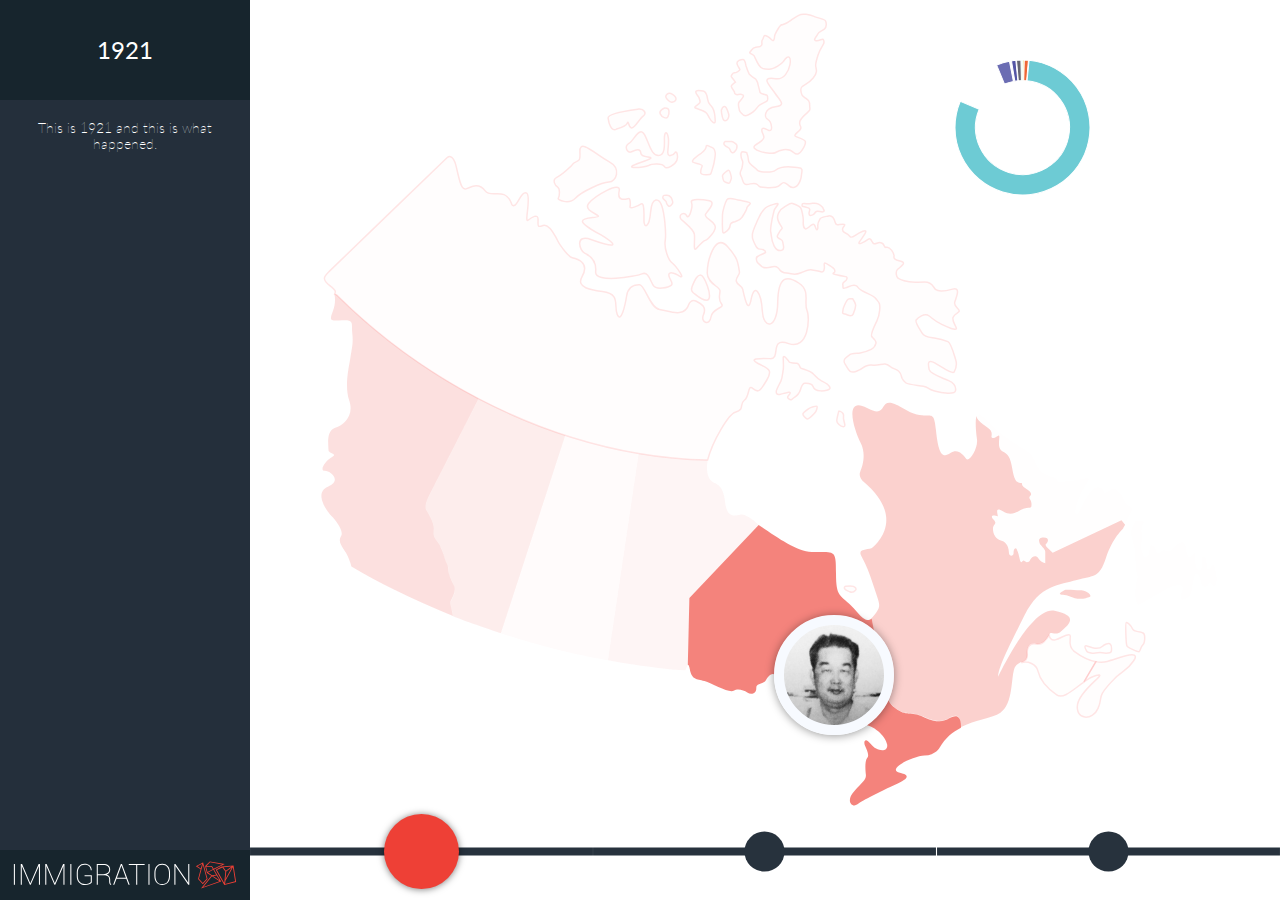
==== commit 61b64cf4: "added text in mobile pop up" ====
--- a/index.html
+++ b/index.html
@@ -505,6 +505,9 @@
         	<div id="arrow">
         		<img src="assets/arrow.png">
             </div>
+		<div id="descriptionMobile" class="nonMobile">
+          		This is 1921 and this is what happened.
+        	</div>
         </div>
         <div class="md-overlay"></div><!-- the overlay element -->
 </div>
--- a/css/christine.css
+++ b/css/christine.css
@@ -75,7 +75,7 @@
 #map img{
 	width: 100%;
 	height: 100%;
-	max-width: 660px;
+	/*max-width: 660px;*/
 	display:inline-block;
 	}
 
@@ -324,28 +324,3 @@
 		visibility:hidden;
 	}
 }
-/*TOOL TIP*/
-.tooltip {
-    pointer-events:none; 
-    opacity:0;
-    transition: opacity 0.6s;
-    text-shadow:0px 0px 0px gray;
-    text-align:left;
-}
-
-circle:hover + g.tooltip.css {
-  opacity:1;
-}
-
-
-button{
-  display:block;
-  margin: 0 auto 20px;
-  padding: 0.5em;
-  box-shadow: 0 0 2px 2px navy;
-}
-svg alberta_path{
-    stroke-width: 3;
-    stroke: grey;
-}
-
--- a/css/main.css
+++ b/css/main.css
@@ -27,12 +27,38 @@
   }
 }
 
-
 body {
   background-color:white;
   font-family: 'Lato', sans-serif;
 }
 /*------main-------*/
+
+#splashScreen
+{
+  z-index:1000;
+  background-color:#242E3B;
+  position:absolute;
+  top:0;
+  left:0;
+  bottom:0;
+  width:100%;
+  cursor:pointer;
+}
+
+#splashScreen.closed
+{
+  transition: 2s;
+  width:0%;
+  visibility: hidden;
+}
+
+#splashLogo
+{
+  position:relative;
+  width: auto;
+  height: auto;
+}
+
 #map
 {
   z-index:0.9;
@@ -44,6 +70,8 @@
   padding:0;
   /*position:relative;*/
 }
+
+h4{font-size:2em; color:black;}
 
 .nodeBtnInner
 {
--- a/css/modal.css
+++ b/css/modal.css
@@ -54,7 +54,12 @@
     width: 50px;
     height: 50px;
 	top:0px;
-	cursor:pointer;
+	cursor: pointer;
+}
+
+.md-close:hover
+{
+	fill:
 }
 
 #modalHeader
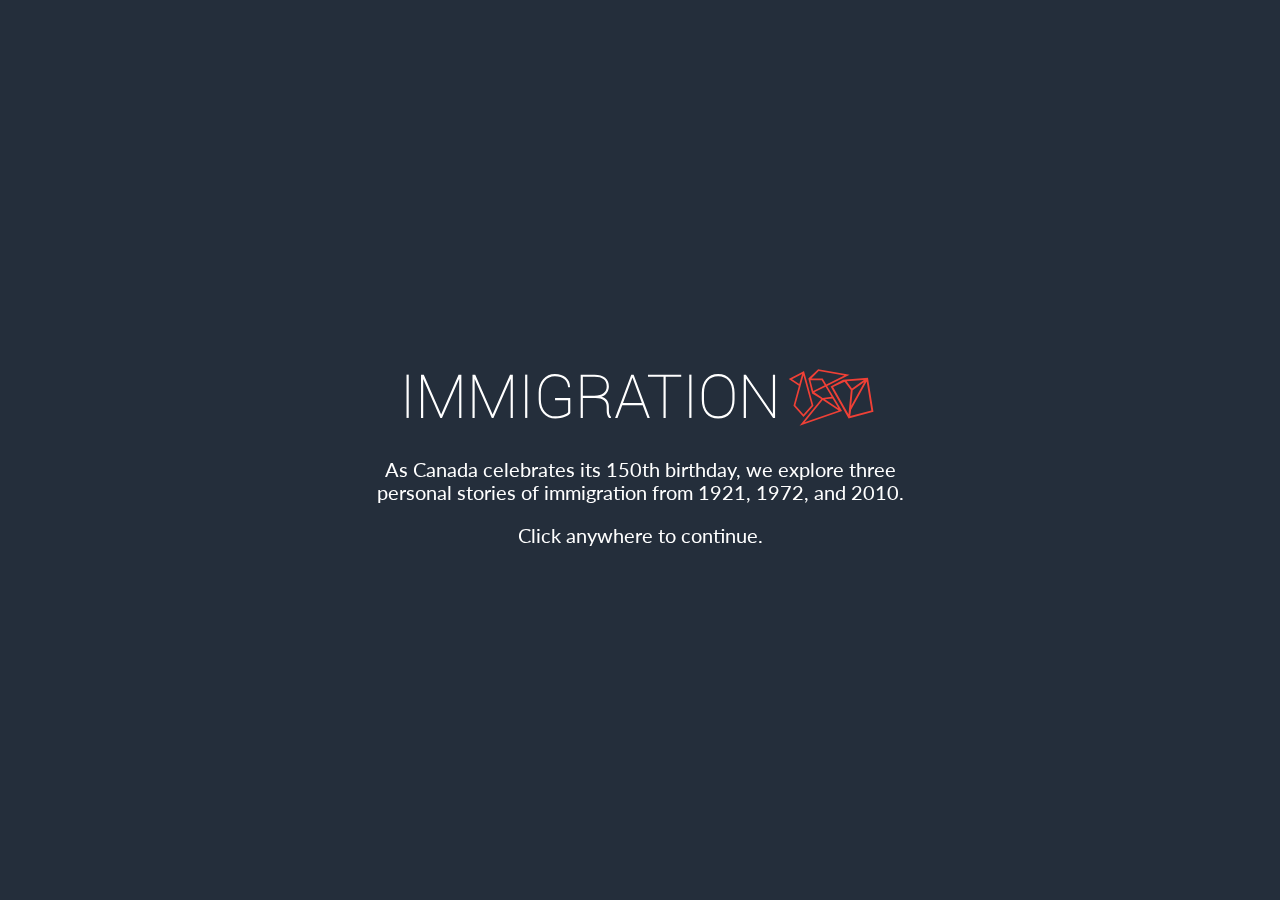
==== commit 9242bdbf: "new html commit - splash" ====
--- a/index.html
+++ b/index.html
@@ -30,7 +30,14 @@
 </head>
 
 <body>
-
+<div id = "splashScreen">
+<div id = "splashLogo">
+  <img src="../assets/logo-01.svg">
+  <p id="intro">As Canada celebrates its 150th birthday, we explore three personal stories of immigration from 1921, 1972, and 2010. </p>
+
+  <p id="intro">Click anywhere to continue.</p>
+</div>
+</div>
 
 
     <div id="year">1921</div>
@@ -296,6 +303,10 @@
                      <br />
                      Lauren Prapavessis: Designer
                    </p>
+                  <br />
+                   <p>Joyce - 1921 interview and photos</p>
+                   <p>Shezan - 1974 interview and photos</p>
+                   <p>Irene - 2010 interview and photos</p>
                   </div>
                 </div>
               </div>
--- a/css/christine.css
+++ b/css/christine.css
@@ -155,7 +155,8 @@
 		visibility: visible;
 	}
 
-	#pieChartz{
+	#
+	z{
 		width: 40%;
 		height: 30%;
 		right: 0%;
@@ -299,8 +300,7 @@
 	}
 	
 	#pieChart{
-		width: 20%;
-		height: 20%;
+		width: 100%;
 		right: 0px;
 		top: 80px;
 	}
@@ -324,3 +324,26 @@
 		visibility:hidden;
 	}
 }
+
+.nonMobile{
+	opacity: 0;
+	transition:1s;
+	visibility:hidden;
+}
+
+.mobile{
+	opacity: 1;
+	transition:1s;
+	visibility:visible;
+}
+
+#descriptionMobile
+{
+	color: white;
+}
+
+#descriptionMobile p
+{
+	color: white;
+}
+
--- a/css/main.css
+++ b/css/main.css
@@ -1,193 +1,236 @@
-@media screen and (max-width: 1200px)
-{
-  body .nodeBtnInner
-  {
-    width:65px;
-    height:65px;
-    vertical-align: middle;
-  }
-}
-@media screen and (max-width: 900px)
-{
-  body .nodeBtnInner
-  {
-    width:55px;
-    height:55px;
-    vertical-align: middle;
-  }
-}
-
-@media screen and (max-width: 600px)
-{
-  body .nodeBtnInner
-  {
-    width:50px;
-    height:50px;
-    vertical-align: middle;
-  }
-}
-
-body {
-  background-color:white;
-  font-family: 'Lato', sans-serif;
-}
-/*------main-------*/
-
-#splashScreen
-{
-  z-index:1000;
-  background-color:#242E3B;
-  position:absolute;
-  top:0;
-  left:0;
-  bottom:0;
-  width:100%;
-  cursor:pointer;
-}
-
-#splashScreen.closed
-{
-  transition: 2s;
-  width:0%;
-  visibility: hidden;
-}
-
-#splashLogo
-{
-  position:relative;
-  width: auto;
-  height: auto;
-}
-
-#map
-{
-  z-index:0.9;
-}
-
-#container {
-  height:801px;
-  overflow:visible;
-  padding:0;
-  /*position:relative;*/
-}
-
-h4{font-size:2em; color:black;}
-
-.nodeBtnInner
-{
-  border-radius: 50%;
-  width:75px;
-  height:75px;
-  background-color:#ee4036;
-  display:inline-block;
-  -webkit-box-shadow: 0px 0.5px 7px 0px rgba(0,0,0,0.5);
-  -moz-box-shadow: 0px 0.5px 7px 0px rgba(0,0,0,0.5);
-  box-shadow: 0px 0.5px 7px 0px rgba(0,0,0,0.5);
-  transition: 0.32s;
-}
-
-.nodeBtnInner:hover
-{
-  border-radius: 50%;
-  background-color:#ff4c42;
-  display:inline-block;
-  -webkit-box-shadow: 0px 3px 10px 0px rgba(0,0,0,0.35);
-  -moz-box-shadow: 0px 3px 10px 0px rgba(0,0,0,0.35);
-  box-shadow: 0px 3px 10px 0px rgba(0,0,0,0.35);
-  transform: scale(1.05, 1.05)
-}
-
-.nodeBtnInner:active
-{
-  border-radius: 50%;
-  background-color:#ed3e34;
-  display:inline-block;
-  -webkit-box-shadow: 0px 0.3px 5px 0px rgba(0,0,0,0.8);
-  -moz-box-shadow: 0px 0.3px 5px 0px rgba(0,0,0,0.8);
-  box-shadow: 0px 0.3px 5px 0px rgba(0,0,0,0.8);
-  transform: scale(0.98, 0.98)
-}
-
-
-
-#logo
-{
-  background-image: url(../assets/logo-01.svg);
-  background-size: 95%;
-  background-repeat: no-repeat;
-  background-position: center;
-  cursor: pointer;
-}
-
-#logo:hover
-{
-    background-color:#071a26;
-}
-
-#main img {
-    width:100%;
-}
-.box {
-/* background-color: #91e600; */
-	z-index: 2;
-    text-align: center;
-	font-family: Asap, Avenir, Arial, sans-serif;
-	width: 50px;
-	height: 50px;
-	line-height: 100px;
-	color: black;
-	position: absolute;
-	top:0;
-	-webkit-border-radius: 10px;
-	-moz-border-radius: 10px;
-	border-radius: 10px;
-
-}
-
-
-.slider {
-    background-image:url(
-    ../assets/Timeline_BarwithBall.svg);
-    background-position: center;
-    background-repeat: no-repeat;
-    margin:0px;
-    padding: -2px;
-    pointer-events: none;
-	   background-size: 100%;
-
-}
-
-.slider a{
-}
-
-.box img {
-    height:100%;
-    width:100%;
-}
-
-.controls {
-	background-color: #222;
-	border: 1px solid #555;
-	color: #bbb;
-	font-size: 18px;
-  margin: 20px 0;
-}
-.controls ul {
-	list-style: none;
-	padding: 0;
-	margin: 0;
-}
-.controls li {
-	display: inline-block;
-	padding: 8px 0 8px 10px;
-	margin:0;
-}
-.controls input {
-  vertical-align:middle;
-  cursor: pointer;
-}
-.controls .controlsTitle {
-  border-right:1px solid #555;
-  border-bottom:none;
-  padding-right:10px;
-}
+@media screen and (max-width: 1200px)
+{
+  body .nodeBtnInner
+  {
+    width:65px;
+    height:65px;
+    vertical-align: middle;
+  }
+}
+@media screen and (max-width: 900px)
+{
+  body .nodeBtnInner
+  {
+    width:55px;
+    height:55px;
+    vertical-align: middle;
+  }
+}
+
+@media screen and (max-width: 600px)
+{
+  body .nodeBtnInner
+  {
+    width:50px;
+    height:50px;
+    vertical-align: middle;
+  }
+}
+
+body {
+  background-color:white;
+  font-family: 'Lato', sans-serif;
+}
+/*------main-------*/
+#intro
+{
+  color:white;
+  font-size: 20px;
+}
+body #splashScreen
+{
+  z-index:1000;
+  background-color:#242E3B;
+  position:absolute;
+  top:0;
+  left:0;
+  bottom:0;
+  width:100%;
+  opacity:1.0;
+  cursor:pointer;
+  text-align:center;
+  margin: 0 auto;
+  background-image: url(../assets/bg-01.png);
+  background-size:cover;
+background-position: center;
+  background-repeat: no-repeat;
+  overflow:hidden;
+}
+
+body #splashScreen.closed
+{
+  transition: 2s;
+  opacity:0;
+  visibility: hidden;
+    width: 100%;
+}
+
+body #splashLogo
+{
+  width: 550px;
+  height:auto;
+  top: 40%;
+  left: 50%;
+  position: fixed;
+  margin-left: -275px;
+}
+
+
+#splashScreen
+{
+  z-index:1000;
+  background-color:#242E3B;
+  position:absolute;
+  top:0;
+  left:0;
+  bottom:0;
+  width:100%;
+  cursor:pointer;
+}
+
+#splashScreen.closed
+{
+  transition: 2s;
+  width:0%;
+  visibility: hidden;
+}
+
+#splashLogo
+{
+  position:relative;
+  width: auto;
+  height: auto;
+}
+
+#map
+{
+  z-index:0.9;
+}
+
+#container {
+  height:801px;
+  overflow:visible;
+  padding:0;
+  /*position:relative;*/
+}
+
+h4{font-size:2em; color:black;}
+
+.nodeBtnInner
+{
+  border-radius: 50%;
+  width:75px;
+  height:75px;
+  background-color:#ee4036;
+  display:inline-block;
+  -webkit-box-shadow: 0px 0.5px 7px 0px rgba(0,0,0,0.5);
+  -moz-box-shadow: 0px 0.5px 7px 0px rgba(0,0,0,0.5);
+  box-shadow: 0px 0.5px 7px 0px rgba(0,0,0,0.5);
+  transition: 0.32s;
+}
+
+.nodeBtnInner:hover
+{
+  border-radius: 50%;
+  background-color:#ff4c42;
+  display:inline-block;
+  -webkit-box-shadow: 0px 3px 10px 0px rgba(0,0,0,0.35);
+  -moz-box-shadow: 0px 3px 10px 0px rgba(0,0,0,0.35);
+  box-shadow: 0px 3px 10px 0px rgba(0,0,0,0.35);
+  transform: scale(1.05, 1.05)
+}
+
+.nodeBtnInner:active
+{
+  border-radius: 50%;
+  background-color:#ed3e34;
+  display:inline-block;
+  -webkit-box-shadow: 0px 0.3px 5px 0px rgba(0,0,0,0.8);
+  -moz-box-shadow: 0px 0.3px 5px 0px rgba(0,0,0,0.8);
+  box-shadow: 0px 0.3px 5px 0px rgba(0,0,0,0.8);
+  transform: scale(0.98, 0.98)
+}
+
+
+
+#logo
+{
+  background-image: url(../assets/logo-01.svg);
+  background-size: 95%;
+  background-repeat: no-repeat;
+  background-position: center;
+  cursor: pointer;
+}
+
+#logo:hover
+{
+    background-color:#071a26;
+}
+
+#main img {
+    width:100%;
+}
+.box {
+/* background-color: #91e600; */
+	z-index: 2;
+    text-align: center;
+	font-family: Asap, Avenir, Arial, sans-serif;
+	width: 50px;
+	height: 50px;
+	line-height: 100px;
+	color: black;
+	position: absolute;
+	top:0;
+	-webkit-border-radius: 10px;
+	-moz-border-radius: 10px;
+	border-radius: 10px;
+
+}
+
+
+.slider {
+    background-image:url(
+    ../assets/Timeline_BarwithBall.svg);
+    background-position: center;
+    background-repeat: no-repeat;
+    margin:0px;
+    padding: -2px;
+    pointer-events: none;
+	   background-size: 100%;
+
+}
+
+.slider a{
+}
+
+.box img {
+    height:100%;
+    width:100%;
+}
+
+.controls {
+	background-color: #222;
+	border: 1px solid #555;
+	color: #bbb;
+	font-size: 18px;
+  margin: 20px 0;
+}
+.controls ul {
+	list-style: none;
+	padding: 0;
+	margin: 0;
+}
+.controls li {
+	display: inline-block;
+	padding: 8px 0 8px 10px;
+	margin:0;
+}
+.controls input {
+  vertical-align:middle;
+  cursor: pointer;
+}
+.controls .controlsTitle {
+  border-right:1px solid #555;
+  border-bottom:none;
+  padding-right:10px;
+}
--- a/css/modal.css
+++ b/css/modal.css
@@ -1,12 +1,10 @@
 /*eric's additions*/
 .md-modal {
 	position: absolute;
-	top: 5%;
-	left: 5%;
-	width: 90%;
+	
 	max-width: 1920px;
 	min-width: 320px;
-	max-height: 900px;
+	
 	height: auto;
 	z-index: 500;
 	visibility: hidden;
@@ -16,7 +14,7 @@
 	-ms-transform: translateX(-50%) translateY(-50%);
 	transform: translateX(-50%) translateY(-50%);
 
-	font-size:16px;
+	
 }
 
 .md-show {
@@ -105,7 +103,7 @@
 
 	border-radius: 30px;
 	border: 3px solid #333 !important;
-	width: 28%;
+	
 	color:#006;
 	padding: 1%;
 	display:inline-block;
@@ -131,7 +129,6 @@
 }
 
 #eightyPic{
-	width: 50%;
 	display:inline-block;
 	margin: 2.5%;
 	background-color:#e8e9ea;
@@ -242,3 +239,44 @@
 	transform: scale(1);
 	opacity: 1;
 }
+
+@media only screen and (min-width: 471px) {
+	.md-modal{
+		top: 5%;
+		left: 5%;
+		width: 90%;
+		font-size:16px;
+		max-height: 900px;
+	}
+	
+	#audioClip{
+		width: 28%;
+	}
+	
+	#eightyPic{
+	width: 50%;
+	}
+}
+
+@media (max-width: 470px) {
+	.md-modal{
+		top: 12%;
+		left: 5%;
+		width: 90%;
+		font-size:14px;
+		max-height: 600px;
+	}
+	
+	#audioClip{
+		width: 65%;
+	}
+	
+	#audioClip audio{
+		width: 90%;
+	}
+	
+	#eightyPic{
+	width: 80%;
+	}
+	
+}
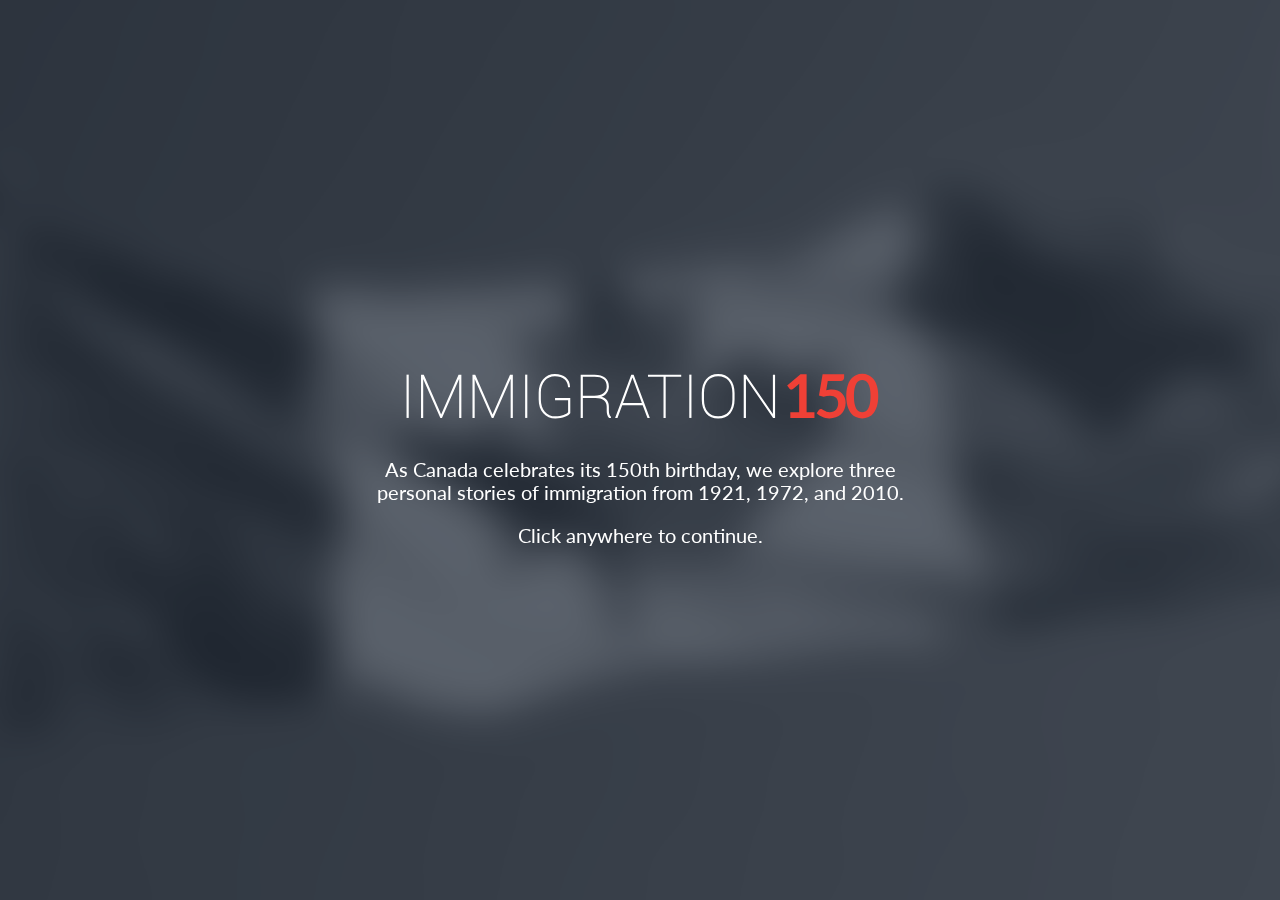
==== commit 3e6f92c3: "svg path ref updates" ====
--- a/index.html
+++ b/index.html
@@ -32,7 +32,7 @@
 <body>
 <div id = "splashScreen">
 <div id = "splashLogo">
-  <img src="../assets/logo-01.svg">
+  <img src="assets/logo-01.svg">
   <p id="intro">As Canada celebrates its 150th birthday, we explore three personal stories of immigration from 1921, 1972, and 2010. </p>
 
   <p id="intro">Click anywhere to continue.</p>
--- a/css/christine.css
+++ b/css/christine.css
@@ -1,349 +1,349 @@
-
-
-body{
-	margin: 0px;
-	margin-right: 0px;
-	padding: 0px;
-	height:100%;
-	width: 100%;
-	text-align:center;
-	}
-
-#pieChart{
-	padding: 0px;
-	width: 100%;
-	/*display: inline-block;
-	position:fixed;*/
-	margin-right: 0;
-
-	text-align:right;
-	z-index:100;
-	position:relative;
-
-	/*float: right;	*/
-}
-
-#slider{
-	padding: 0;
-	margin: 0;
-}
-
-.slider img{
-	width: 100%;
-}
-
-#pie{
-	width: 100%;
-    height: 30%;
-	top: 0px;
-	text-align:right;
-	z-index:100;
-	position:relative;
-
-}
-
-.showPie{
-		visibility: visible;
-		opacity: 1;
-		transition-duration: 1s;
-	}
-	
-.hidePie{
-		
-		visibility:hidden;
-		opacity: 0;
-		transition-duration: 1s;
-}
-
-#map{
-	/*width: 70%;*/
-	/*width: 80%;*/
-	/*max-width: 1000px;*/
-	margin-top: 5px;
-	/*text-align:center;*/
-	text-align:center;
-	/*display:inline-block;*/
-	position:fixed;
-	left: 250px;
-	right: 0;
-	width: calc(100% - 250px);
-	height: 100%;
-
-	top: 0;
-	}
-
-#map img{
-	width: 100%;
-	height: 100%;
-	/*max-width: 660px;*/
-	display:inline-block;
-	}
-
-	#sideBar{
-		background-color: #242f3b;
-		left: 0;
-		top: 0;
-		bottom: 0;
-		width: 250px;
-		height: 100%;
-		position:fixed;
-		display:inline-block;
-		margin: 0;
-	}
-
-#year{
-	background-color: #17252d;
-	color: white;
-	top: 0;
-	left: 0;
-	position:fixed;
-	z-index:100;
-
-}
-
-#description{
-	color: white;
-	font-size:14px;
-	font-weight:100;
-	top: 110px;
-	padding: 4%;
-	position:relative;
-}
-
-#logo{
-	background-color: #17252d;
-	height: 50px;
-	width: 250px;
-	bottom: 0;
-	left: 0;
-	position:fixed;
-	color: white;
-	line-height: 50px;
-}
-
-
-@media only screen and (min-width: 901px) {
-	#year{
-		width: 250px;
-		height: 100px;
-		line-height:100px;
-		font-size:24px;
-	}
-
-	#container{
-		position:fixed;
-		bottom: 10px;
-	}
-
-	#map{
-		/*max-width: 1000px;*/
-	}
-
-	#canadaMap{
-		max-width: 700px;
-	}
-
-	#mobileTopBar{
-	visibility:hidden;
-	}
-
-	#mobileBottomBar{
-		visibility:hidden;
-	}
-
-	#sideBar{
-		visibility: visible;
-	}
-
-	#
-	z{
-		width: 40%;
-		height: 30%;
-		right: 0%;
-		top: 0px;
-	}
-}
-
-@media (max-width: 900px) and (min-width: 471px) {
-
-	#sideBar{
-		width: 150px;
-	}
-
-	#map{
-		left: 150px;
-		width: calc(100% - 150px);
-	}
-	#pieChartz{
-		width: 40%;
-		height: 30%;
-		right: 0%;
-		top: 0px;
-	}
-	#container{
-		position:fixed;
-		bottom: 10px;
-	}
-
-	#year{
-		width: 150px;
-		height: 80px;
-		line-height:80px;
-		font-size:20px;
-	}
-
-	#logo{
-		width: 150px;
-	}
-}
-
-
-@media (max-width: 900px) and (min-width: 471px) {
-	#map{
-		max-width: 660px;
-	}
-	#sideBar{
-		visibility: visible;
-	}
-	#pieChartz{
-		width: 40%;
-		height: 30%;
-		right: 0%;
-		top: 0px;
-	}
-}
-
-
-/* mobile phone*/
-@media (max-width: 470px) {
-
-	#mobileTopBar{
-		visibility:visible;
-		width: 100%;
-		height: 80px;
-		padding: 0px;
-		margin: 0px;
-		background-color:#242f3b;
-		position: fixed;
-	}
-	
-	#mobileBottomBar{
-		visibility:visible;
-		width: 100%;
-		padding: 0px;
-		background-color:#242f3b;
-		position:fixed;
-		bottom: 0;
-		left:0;
-		text-align: center;
-		
-	}
-	
-	
-	
-	.grow{
-		height: calc(100% - 80px);
-		/*top: 80px;*/
-		transition-duration: 1.2s;
-	}
-	
-	.normal{
-		
-		height: 60px;
-		transition-duration: 1.2s;
-	}
-	
-	#mobileBottomBar img{
-		width: 60%;
-	}
-	
-	#arrow{
-		visibility:visible;
-		width: 60%;
-		display:inline-block;
-		
-	}
-	
-	#arrow img{
-		width: 100%;
-	}
-	
-	.down{
-		-ms-transform: rotate(180deg); /* IE 9 */
-		-webkit-transform: rotate(180deg); /* Safari */
-		transform: rotate(180deg);
-		transition-duration: 1.2s;
-		top: 0;
-	}
-	
-	.up{
-		-ms-transform: rotate(0deg); /* IE 9 */
-		-webkit-transform: rotate(0deg); /* Safari */
-		transform: rotate(0deg);
-		transition-duration: 1.2s;
-		bottom: 0;
-	}
-	
-	#map{
-		width: 100%;
-		left: 0;
-		vertical-align:middle;
-	}
-	
-	#map img{
-		width: 100%;
-		height: 100%;
-	}
-	
-	#sideBar{
-		visibility: hidden;
-	}
-	
-	#pieChart{
-		width: 100%;
-		right: 0px;
-		top: 80px;
-	}
-	
-	#container{
-		position:fixed;
-		bottom: 90px;
-	}
-	
-	#year{
-		width: 100%;
-		height: 80px;
-		line-height:80px;
-		font-size:20px;
-	}
-	
-	#description{
-		visibility:hidden;
-	}
-	#logo{
-		visibility:hidden;
-	}
-}
-
-.nonMobile{
-	opacity: 0;
-	transition:1s;
-	visibility:hidden;
-}
-
-.mobile{
-	opacity: 1;
-	transition:1s;
-	visibility:visible;
-}
-
-#descriptionMobile
-{
-	color: white;
-}
-
-#descriptionMobile p
-{
-	color: white;
-}
-
+
+
+body{
+	margin: 0px;
+	margin-right: 0px;
+	padding: 0px;
+	height:100%;
+	width: 100%;
+	text-align:center;
+	}
+
+#pieChart{
+	padding: 0px;
+	width: 100%;
+	/*display: inline-block;
+	position:fixed;*/
+	margin-right: 0;
+
+	text-align:right;
+	z-index:100;
+	position:relative;
+
+	/*float: right;	*/
+}
+
+#slider{
+	padding: 0;
+	margin: 0;
+}
+
+.slider img{
+	width: 100%;
+}
+
+#pie{
+	width: 100%;
+    height: 30%;
+	top: 0px;
+	text-align:right;
+	z-index:100;
+	position:relative;
+
+}
+
+.showPie{
+		visibility: visible;
+		opacity: 1;
+		transition-duration: 1s;
+	}
+	
+.hidePie{
+		
+		visibility:hidden;
+		opacity: 0;
+		transition-duration: 1s;
+}
+
+#map{
+	/*width: 70%;*/
+	/*width: 80%;*/
+	/*max-width: 1000px;*/
+	margin-top: 5px;
+	/*text-align:center;*/
+	text-align:center;
+	/*display:inline-block;*/
+	position:fixed;
+	left: 250px;
+	right: 0;
+	width: calc(100% - 250px);
+	height: 100%;
+
+	top: 0;
+	}
+
+#map img{
+	width: 100%;
+	height: 100%;
+	/*max-width: 660px;*/
+	display:inline-block;
+	}
+
+	#sideBar{
+		background-color: #242f3b;
+		left: 0;
+		top: 0;
+		bottom: 0;
+		width: 250px;
+		height: 100%;
+		position:fixed;
+		display:inline-block;
+		margin: 0;
+	}
+
+#year{
+	background-color: #17252d;
+	color: white;
+	top: 0;
+	left: 0;
+	position:fixed;
+	z-index:100;
+
+}
+
+#description{
+	color: white;
+	font-size:14px;
+	font-weight:100;
+	top: 110px;
+	padding: 4%;
+	position:relative;
+}
+
+#logo{
+	background-color: #17252d;
+	height: 50px;
+	width: 250px;
+	bottom: 0;
+	left: 0;
+	position:fixed;
+	color: white;
+	line-height: 50px;
+}
+
+
+@media only screen and (min-width: 901px) {
+	#year{
+		width: 250px;
+		height: 100px;
+		line-height:100px;
+		font-size:24px;
+	}
+
+	#container{
+		position:fixed;
+		bottom: 10px;
+	}
+
+	#map{
+		/*max-width: 1000px;*/
+	}
+
+	#canadaMap{
+		max-width: 700px;
+	}
+
+	#mobileTopBar{
+	visibility:hidden;
+	}
+
+	#mobileBottomBar{
+		visibility:hidden;
+	}
+
+	#sideBar{
+		visibility: visible;
+	}
+
+	#
+	z{
+		width: 40%;
+		height: 30%;
+		right: 0%;
+		top: 0px;
+	}
+}
+
+@media (max-width: 900px) and (min-width: 471px) {
+
+	#sideBar{
+		width: 150px;
+	}
+
+	#map{
+		left: 150px;
+		width: calc(100% - 150px);
+	}
+	#pieChartz{
+		width: 40%;
+		height: 30%;
+		right: 0%;
+		top: 0px;
+	}
+	#container{
+		position:fixed;
+		bottom: 10px;
+	}
+
+	#year{
+		width: 150px;
+		height: 80px;
+		line-height:80px;
+		font-size:20px;
+	}
+
+	#logo{
+		width: 150px;
+	}
+}
+
+
+@media (max-width: 900px) and (min-width: 471px) {
+	#map{
+		max-width: 660px;
+	}
+	#sideBar{
+		visibility: visible;
+	}
+	#pieChartz{
+		width: 40%;
+		height: 30%;
+		right: 0%;
+		top: 0px;
+	}
+}
+
+
+/* mobile phone*/
+@media (max-width: 470px) {
+
+	#mobileTopBar{
+		visibility:visible;
+		width: 100%;
+		height: 80px;
+		padding: 0px;
+		margin: 0px;
+		background-color:#242f3b;
+		position: fixed;
+	}
+	
+	#mobileBottomBar{
+		visibility:visible;
+		width: 100%;
+		padding: 0px;
+		background-color:#242f3b;
+		position:fixed;
+		bottom: 0;
+		left:0;
+		text-align: center;
+		
+	}
+	
+	
+	
+	.grow{
+		height: calc(100% - 80px);
+		/*top: 80px;*/
+		transition-duration: 1.2s;
+	}
+	
+	.normal{
+		
+		height: 60px;
+		transition-duration: 1.2s;
+	}
+	
+	#mobileBottomBar img{
+		width: 60%;
+	}
+	
+	#arrow{
+		visibility:visible;
+		width: 60%;
+		display:inline-block;
+		
+	}
+	
+	#arrow img{
+		width: 100%;
+	}
+	
+	.down{
+		-ms-transform: rotate(180deg); /* IE 9 */
+		-webkit-transform: rotate(180deg); /* Safari */
+		transform: rotate(180deg);
+		transition-duration: 1.2s;
+		top: 0;
+	}
+	
+	.up{
+		-ms-transform: rotate(0deg); /* IE 9 */
+		-webkit-transform: rotate(0deg); /* Safari */
+		transform: rotate(0deg);
+		transition-duration: 1.2s;
+		bottom: 0;
+	}
+	
+	#map{
+		width: 100%;
+		left: 0;
+		vertical-align:middle;
+	}
+	
+	#map img{
+		width: 100%;
+		height: 100%;
+	}
+	
+	#sideBar{
+		visibility: hidden;
+	}
+	
+	#pieChart{
+		width: 100%;
+		right: 0px;
+		top: 80px;
+	}
+	
+	#container{
+		position:fixed;
+		bottom: 90px;
+	}
+	
+	#year{
+		width: 100%;
+		height: 80px;
+		line-height:80px;
+		font-size:20px;
+	}
+	
+	#description{
+		visibility:hidden;
+	}
+	#logo{
+		visibility:hidden;
+	}
+}
+
+.nonMobile{
+	opacity: 0;
+	transition:1s;
+	visibility:hidden;
+}
+
+.mobile{
+	opacity: 1;
+	transition:1s;
+	visibility:visible;
+}
+
+#descriptionMobile
+{
+	color: white;
+}
+
+#descriptionMobile p
+{
+	color: white;
+}
+
--- a/css/modal.css
+++ b/css/modal.css
@@ -1,282 +1,282 @@
-/*eric's additions*/
-.md-modal {
-	position: absolute;
-	
-	max-width: 1920px;
-	min-width: 320px;
-	
-	height: auto;
-	z-index: 500;
-	visibility: hidden;
-
-	-webkit-transform: translateX(-50%) translateY(-50%);
-	-moz-transform: translateX(-50%) translateY(-50%);
-	-ms-transform: translateX(-50%) translateY(-50%);
-	transform: translateX(-50%) translateY(-50%);
-
-	
-}
-
-.md-show {
-	visibility: visible;
-}
-
-/* Content styles */
-.md-content {
-	color: #fff;
-	/*background: #e74c3c;*/
-	background-color:#f8f9f9;
-	position: relative;
-	border-radius: 3px;
-	margin: 0 auto;
-  width: 100%;
-  height: auto;
-  overflow-y: auto;
-  z-index: 500;
-  display:inline-block;
-  position:fixed;
-  max-height: 90vh;
-
-}
-
-
-
-.md-close
-{
-    margin: 0;
-	padding: 0;
-	text-align: center;
-	font-size: 1em;
-	font-weight: 200;
-    float:right;
-    width: 50px;
-    height: 50px;
-	top:0px;
-	cursor: pointer;
-}
-
-.md-close:hover
-{
-	fill:
-}
-
-#modalHeader
-{
-    padding: 0px;
-    margin: 0px;
-    width: 100%;
-}
-
-
-
-#modalPicture{
-	width: 5%;
-	top:0;
-	left: 0;
-}
-
-#modalPicture img{
-	width: 100%;
-}
-
-#fullWidthText{
-	width: 90%;
-	text-align:left;
-	font-size: 14px;
-	z-index: 100;
-	display:inline-block;
-}
-
-#fullWidthText p{
-	color: black;
-	font-size:16px;
-}
-
-#audioWrap{
-	text-align: center;
-	display:inline-block;
-	width: 100%;
-	vertical-align:middle;
-}
-
-#audioClip{
-
-	border-radius: 30px;
-	border: 3px solid #333 !important;
-	
-	color:#006;
-	padding: 1%;
-	display:inline-block;
-	margin: 1%;
-	padding-left: 1%;
-	padding-right:1%;
-
-}
-
-#audioClip p{
-	color: #006;
-	padding: 0;
-}
-
-audio{
-	width: 100%;
-}
-
-#picWrap{
-	text-align:center;
-	display:inline-block;
-	width: 100%;
-}
-
-#eightyPic{
-	display:inline-block;
-	margin: 2.5%;
-	background-color:#e8e9ea;
-}
-
-#eightyPic img{
-	width:100%;
-
-}
-
-#eightyPic p{
-	font-size: 10px;
-	color: black;
-	padding: 1%;
-}
-
-#twentyPic{
-	width: 25%;
-	display:inline-block;
-	padding: 2.5%;
-}
-
-#twentyPic img{
-	width: 100%;
-}
-
-.md-content h3 {
-	/*margin: 0;
-	padding: 0.4em;
-	text-align: left;
-	font-size: 2.4em;
-	font-weight: 300;
-	opacity: 0.8;
-	background: rgba(0,0,0,0.1);
-	color: black;
-	border-radius: 3px 3px 0 0;*/
-	padding: 0;
-	display:inline-block;
-	margin:0;
-	font-size: 2em;
-	width: 90%;
-}
-
-#modalTitle{
-	margin: 0;
-	padding: 0.8em;
-	text-align: left;
-
-	font-weight: 300;
-	opacity: 0.8;
-	background: rgba(0,0,0,0.1);
-	color: black;
-	border-radius: 3px 3px 0 0;
-
-}
-
-#modalTitle p{
-	display:inline-block;
-	width: 90%;
-}
-
-#modalTitle button{
-	display:inline-block;
-}
-
-div[name=xButton]{
-	width: 5%;
-	display:inline-block;
-	top:0;
-	right:0;
-	padding:2%;
-	position:absolute;
-}
-
-div[name=xButton] img{
-	width: 100%;
-}
-
-div[name=xButtonBot]{
-	width: 5%;
-	display:inline-block;
-	bottom:0;
-	right:0;
-	padding:2%;
-	position:relative;
-}
-
-div[name=xButtonBot] img{
-	width: 100%;
-}
-
-/* Effect 1: Fade in and scale up */
-.md-effect-1 .md-content {
-	-webkit-transform: scale(0.1);
-	-moz-transform: scale(0.1);
-	-ms-transform: scale(0.1);
-	transform: scale(0.1);
-	opacity: 0.1;
-	-webkit-transition: all 0.3s;
-	-moz-transition: all 0.3s;
-	transition: all 0.3s;
-}
-
-.md-show.md-effect-1 .md-content {
-	-webkit-transform: scale(1);
-	-moz-transform: scale(1);
-	-ms-transform: scale(1);
-	transform: scale(1);
-	opacity: 1;
-}
-
-@media only screen and (min-width: 471px) {
-	.md-modal{
-		top: 5%;
-		left: 5%;
-		width: 90%;
-		font-size:16px;
-		max-height: 900px;
-	}
-	
-	#audioClip{
-		width: 28%;
-	}
-	
-	#eightyPic{
-	width: 50%;
-	}
-}
-
-@media (max-width: 470px) {
-	.md-modal{
-		top: 12%;
-		left: 5%;
-		width: 90%;
-		font-size:14px;
-		max-height: 600px;
-	}
-	
-	#audioClip{
-		width: 65%;
-	}
-	
-	#audioClip audio{
-		width: 90%;
-	}
-	
-	#eightyPic{
-	width: 80%;
-	}
-	
-}
+/*eric's additions*/
+.md-modal {
+	position: absolute;
+	
+	max-width: 1920px;
+	min-width: 320px;
+	
+	height: auto;
+	z-index: 500;
+	visibility: hidden;
+
+	-webkit-transform: translateX(-50%) translateY(-50%);
+	-moz-transform: translateX(-50%) translateY(-50%);
+	-ms-transform: translateX(-50%) translateY(-50%);
+	transform: translateX(-50%) translateY(-50%);
+
+	
+}
+
+.md-show {
+	visibility: visible;
+}
+
+/* Content styles */
+.md-content {
+	color: #fff;
+	/*background: #e74c3c;*/
+	background-color:#f8f9f9;
+	position: relative;
+	border-radius: 3px;
+	margin: 0 auto;
+  width: 100%;
+  height: auto;
+  overflow-y: auto;
+  z-index: 500;
+  display:inline-block;
+  position:fixed;
+  max-height: 90vh;
+
+}
+
+
+
+.md-close
+{
+    margin: 0;
+	padding: 0;
+	text-align: center;
+	font-size: 1em;
+	font-weight: 200;
+    float:right;
+    width: 50px;
+    height: 50px;
+	top:0px;
+	cursor: pointer;
+}
+
+.md-close:hover
+{
+	fill:
+}
+
+#modalHeader
+{
+    padding: 0px;
+    margin: 0px;
+    width: 100%;
+}
+
+
+
+#modalPicture{
+	width: 5%;
+	top:0;
+	left: 0;
+}
+
+#modalPicture img{
+	width: 100%;
+}
+
+#fullWidthText{
+	width: 90%;
+	text-align:left;
+	font-size: 14px;
+	z-index: 100;
+	display:inline-block;
+}
+
+#fullWidthText p{
+	color: black;
+	font-size:16px;
+}
+
+#audioWrap{
+	text-align: center;
+	display:inline-block;
+	width: 100%;
+	vertical-align:middle;
+}
+
+#audioClip{
+
+	border-radius: 30px;
+	border: 3px solid #333 !important;
+	
+	color:#006;
+	padding: 1%;
+	display:inline-block;
+	margin: 1%;
+	padding-left: 1%;
+	padding-right:1%;
+
+}
+
+#audioClip p{
+	color: #006;
+	padding: 0;
+}
+
+audio{
+	width: 100%;
+}
+
+#picWrap{
+	text-align:center;
+	display:inline-block;
+	width: 100%;
+}
+
+#eightyPic{
+	display:inline-block;
+	margin: 2.5%;
+	background-color:#e8e9ea;
+}
+
+#eightyPic img{
+	width:100%;
+
+}
+
+#eightyPic p{
+	font-size: 10px;
+	color: black;
+	padding: 1%;
+}
+
+#twentyPic{
+	width: 25%;
+	display:inline-block;
+	padding: 2.5%;
+}
+
+#twentyPic img{
+	width: 100%;
+}
+
+.md-content h3 {
+	/*margin: 0;
+	padding: 0.4em;
+	text-align: left;
+	font-size: 2.4em;
+	font-weight: 300;
+	opacity: 0.8;
+	background: rgba(0,0,0,0.1);
+	color: black;
+	border-radius: 3px 3px 0 0;*/
+	padding: 0;
+	display:inline-block;
+	margin:0;
+	font-size: 2em;
+	width: 90%;
+}
+
+#modalTitle{
+	margin: 0;
+	padding: 0.8em;
+	text-align: left;
+
+	font-weight: 300;
+	opacity: 0.8;
+	background: rgba(0,0,0,0.1);
+	color: black;
+	border-radius: 3px 3px 0 0;
+
+}
+
+#modalTitle p{
+	display:inline-block;
+	width: 90%;
+}
+
+#modalTitle button{
+	display:inline-block;
+}
+
+div[name=xButton]{
+	width: 5%;
+	display:inline-block;
+	top:0;
+	right:0;
+	padding:2%;
+	position:absolute;
+}
+
+div[name=xButton] img{
+	width: 100%;
+}
+
+div[name=xButtonBot]{
+	width: 5%;
+	display:inline-block;
+	bottom:0;
+	right:0;
+	padding:2%;
+	position:relative;
+}
+
+div[name=xButtonBot] img{
+	width: 100%;
+}
+
+/* Effect 1: Fade in and scale up */
+.md-effect-1 .md-content {
+	-webkit-transform: scale(0.1);
+	-moz-transform: scale(0.1);
+	-ms-transform: scale(0.1);
+	transform: scale(0.1);
+	opacity: 0.1;
+	-webkit-transition: all 0.3s;
+	-moz-transition: all 0.3s;
+	transition: all 0.3s;
+}
+
+.md-show.md-effect-1 .md-content {
+	-webkit-transform: scale(1);
+	-moz-transform: scale(1);
+	-ms-transform: scale(1);
+	transform: scale(1);
+	opacity: 1;
+}
+
+@media only screen and (min-width: 471px) {
+	.md-modal{
+		top: 5%;
+		left: 5%;
+		width: 90%;
+		font-size:16px;
+		max-height: 900px;
+	}
+	
+	#audioClip{
+		width: 28%;
+	}
+	
+	#eightyPic{
+	width: 50%;
+	}
+}
+
+@media (max-width: 470px) {
+	.md-modal{
+		top: 12%;
+		left: 5%;
+		width: 90%;
+		font-size:14px;
+		max-height: 600px;
+	}
+	
+	#audioClip{
+		width: 65%;
+	}
+	
+	#audioClip audio{
+		width: 90%;
+	}
+	
+	#eightyPic{
+	width: 80%;
+	}
+	
+}
--- a/css/characterCircles.css
+++ b/css/characterCircles.css
@@ -1,84 +1,84 @@
-@media screen and (max-width: 1200px)
-{
-    body .circleDiv{width: 75px; height:75px; border: 7.5px solid #f7faff;}
-    body #joyce{background-size:110px 110px;}
-    body #shezan{background-size:110px 110px;}
-    body #irene{background-size:110px 110px;}
-
-
-
-}
-@media screen and (max-width: 900px)
-{
-    body .circleDiv{width: 60px; height:60px; border: 6px solid #f7faff;}
-    body #joyce{background-size:80px 80px;}
-    body #shezan{background-size:85px 85px;}
-    body #irene{background-size:90px 90px;}
-
-}
-
-@media screen and (max-width: 600px)
-{
-  body .circleDiv{width: 50px; height:50px; border: 5px solid #f7faff;}
-  body #joyce{background-size:70px 70px;}
-  body #shezan{background-size:75px 75px;}
-  body #irene{background-size:70px 70px;}
-
-
-}
-
-.circleDiv {
-    border-radius: 50%;
-    width:100px;
-    height:100px;
-    border: 10px solid #f7faff;
-    position: absolute;
-    text-align:center;
-    background-repeat: no-repeat;
-    background-position: center;
-    z-index:1;
-    -webkit-box-shadow: 0px 1px 10px 0px rgba(0,0,0,0.4);
-    -moz-box-shadow: 0px 1px 10px 0px rgba(0,0,0,0.4);
-    box-shadow: 0px 1px 10px 0px rgba(0,0,0,0.4);
-    transition: all 0.4s ease;
-    cursor:pointer;
-    opacity: 100%;
-
-    visibility: visible;
-    /*display:inline;*/
-}
-
-.circleDiv:hover
-{
-  -webkit-box-shadow: 0px 10px 20px 0px rgba(0,0,0,0.2);
-  -moz-box-shadow: 0px 10px 20px 0px rgba(0,0,0,0.2);
-  box-shadow: 0px 10px 20px 0px rgba(0,0,0,0.2);
-  transform: scale(1.07, 1.07);
-  border-color: white;
-}
-
-.circleDiv.close
-{
-  transform: scale(0.1, 0.1);
-  visibility: hidden;
-
-  opacity: 0;
-}
-
-#shezan
-{
-  background-image: url("../assets/shezan_small-01.png");
-  background-size: 140px 140px;
-}
-
-#irene
-{
-  background-image: url("../assets/irene_small-01.png");
-  background-size: 125px 125px;
-}
-
-#joyce
-{
-  background-image: url("../assets/joyce_small-01.png");
-  background-size: 125px 125px;
-}
+@media screen and (max-width: 1200px)
+{
+    body .circleDiv{width: 75px; height:75px; border: 7.5px solid #f7faff;}
+    body #joyce{background-size:110px 110px;}
+    body #shezan{background-size:110px 110px;}
+    body #irene{background-size:110px 110px;}
+
+
+
+}
+@media screen and (max-width: 900px)
+{
+    body .circleDiv{width: 60px; height:60px; border: 6px solid #f7faff;}
+    body #joyce{background-size:80px 80px;}
+    body #shezan{background-size:85px 85px;}
+    body #irene{background-size:90px 90px;}
+
+}
+
+@media screen and (max-width: 600px)
+{
+  body .circleDiv{width: 50px; height:50px; border: 5px solid #f7faff;}
+  body #joyce{background-size:70px 70px;}
+  body #shezan{background-size:75px 75px;}
+  body #irene{background-size:70px 70px;}
+
+
+}
+
+.circleDiv {
+    border-radius: 50%;
+    width:100px;
+    height:100px;
+    border: 10px solid #f7faff;
+    position: absolute;
+    text-align:center;
+    background-repeat: no-repeat;
+    background-position: center;
+    z-index:1;
+    -webkit-box-shadow: 0px 1px 10px 0px rgba(0,0,0,0.4);
+    -moz-box-shadow: 0px 1px 10px 0px rgba(0,0,0,0.4);
+    box-shadow: 0px 1px 10px 0px rgba(0,0,0,0.4);
+    transition: all 0.4s ease;
+    cursor:pointer;
+    opacity: 100%;
+
+    visibility: visible;
+    /*display:inline;*/
+}
+
+.circleDiv:hover
+{
+  -webkit-box-shadow: 0px 10px 20px 0px rgba(0,0,0,0.2);
+  -moz-box-shadow: 0px 10px 20px 0px rgba(0,0,0,0.2);
+  box-shadow: 0px 10px 20px 0px rgba(0,0,0,0.2);
+  transform: scale(1.07, 1.07);
+  border-color: white;
+}
+
+.circleDiv.close
+{
+  transform: scale(0.1, 0.1);
+  visibility: hidden;
+
+  opacity: 0;
+}
+
+#shezan
+{
+  background-image: url("../assets/shezan_small-01.png");
+  background-size: 140px 140px;
+}
+
+#irene
+{
+  background-image: url("../assets/irene_small-01.png");
+  background-size: 125px 125px;
+}
+
+#joyce
+{
+  background-image: url("../assets/joyce_small-01.png");
+  background-size: 125px 125px;
+}
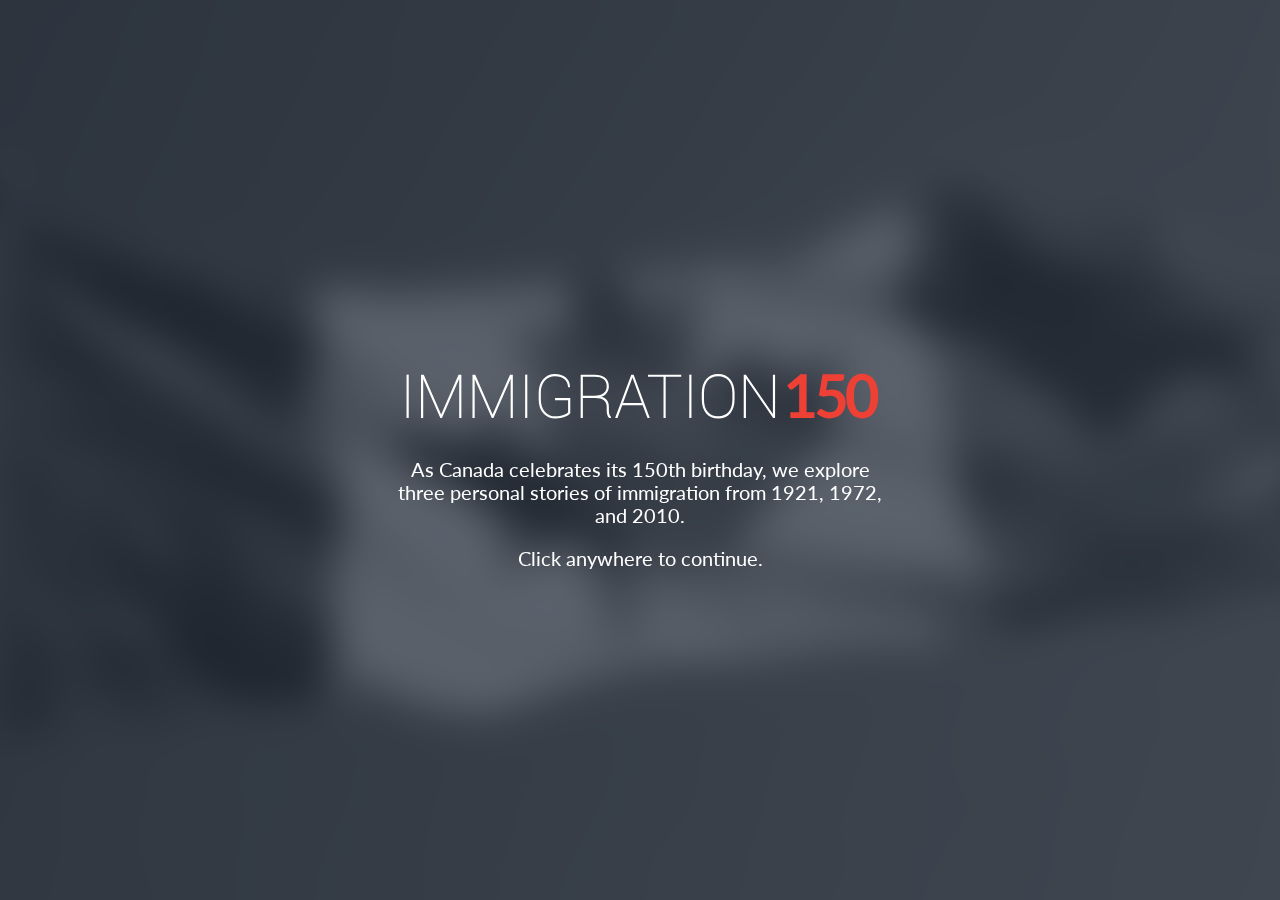
==== commit 4d199533: "splash: change div to class" ====
--- a/index.html
+++ b/index.html
@@ -31,7 +31,7 @@
 
 <body>
 <div id = "splashScreen">
-<div id = "splashLogo">
+<div class = "splashLogo">
   <img src="assets/logo-01.svg">
   <p id="intro">As Canada celebrates its 150th birthday, we explore three personal stories of immigration from 1921, 1972, and 2010. </p>
 
--- a/css/main.css
+++ b/css/main.css
@@ -1,3 +1,16 @@
+/*@media screen and (min-width: 1201px)*/
+
+.splashLogo
+{
+width: 500px;
+  height:auto;
+  top: 40%;
+  left: 50%;
+  position: fixed;
+  margin-left: -250px;
+}
+
+
 @media screen and (max-width: 1200px)
 {
   body .nodeBtnInner
@@ -6,6 +19,20 @@
     height:65px;
     vertical-align: middle;
   }
+    .splashLogo
+{
+  width: 500px;
+  height:auto;
+  top: 40%;
+  left: 50%;
+  position: fixed;
+  margin-left: -250px;
+}
+    .splashLogo #intro
+{
+  color:white;
+  font-size: 15px;
+}
 }
 @media screen and (max-width: 900px)
 {
@@ -15,6 +42,20 @@
     height:55px;
     vertical-align: middle;
   }
+    .splashLogo
+    {
+      width: 400px;
+      height:auto;
+      top: 40%;
+      left: 50%;
+      position: fixed;
+      margin-left: -200px;
+    }
+    .splashLogo #intro
+    {
+      color:white;
+      font-size: 12px;
+    }
 }
 
 @media screen and (max-width: 600px)
@@ -25,6 +66,26 @@
     height:50px;
     vertical-align: middle;
   }
+    .splashLogo
+    {
+      width: 200px;
+      height:auto;
+      top: 40%;
+      left: 50%;
+      position: fixed;
+      margin-left: -100px;
+    }
+    
+    .splashLogo img{
+        width: 100%;
+    }
+    
+    .splashLogo #intro
+{
+  color:white;
+  font-size: 10px;
+    display:block;
+}
 }
 
 body {
@@ -52,7 +113,7 @@
   margin: 0 auto;
   background-image: url(../assets/bg-01.png);
   background-size:cover;
-background-position: center;
+    background-position: center;
   background-repeat: no-repeat;
   overflow:hidden;
 }
@@ -65,14 +126,14 @@
     width: 100%;
 }
 
-body #splashLogo
-{
-  width: 550px;
+body .splashLogo
+{
+  
   height:auto;
-  top: 40%;
-  left: 50%;
+  /*top: 40%;
+  left: 50%;*/
   position: fixed;
-  margin-left: -275px;
+  /*margin-left: -275px;*/
 }
 
 
